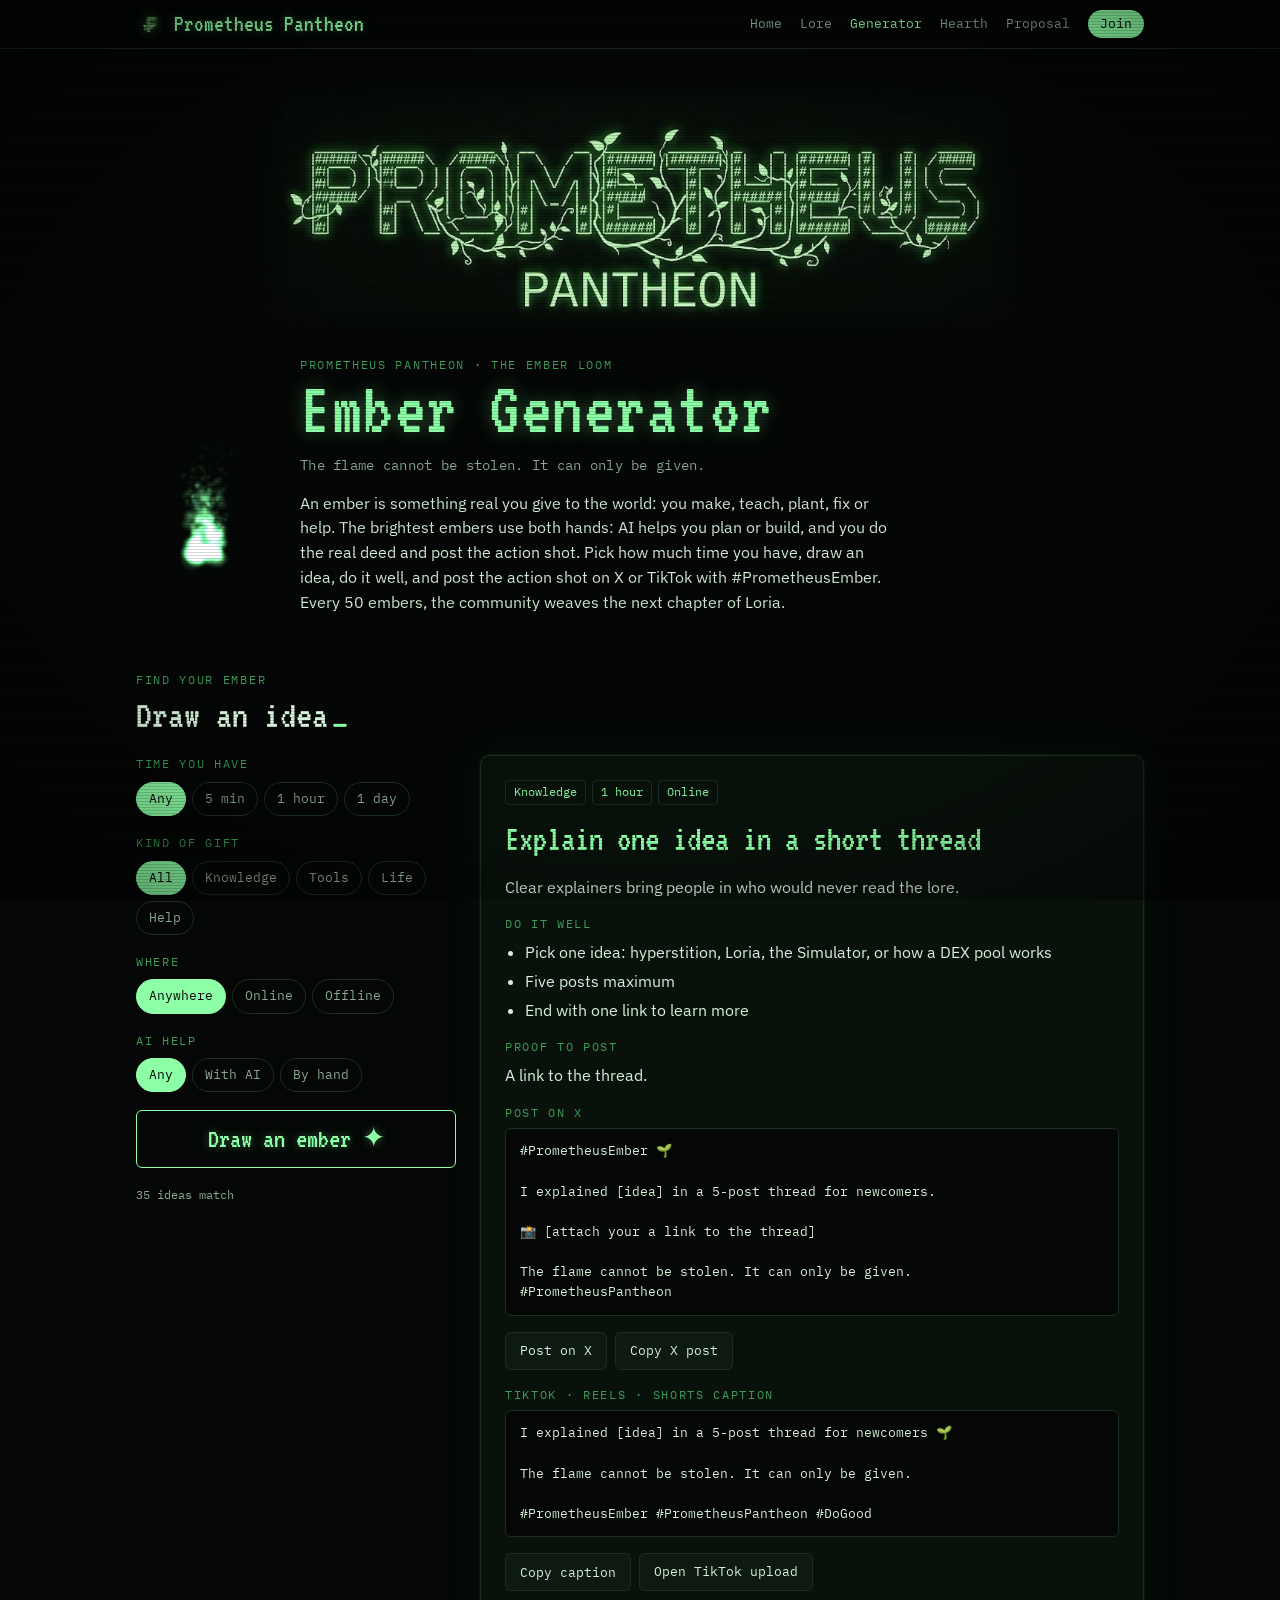
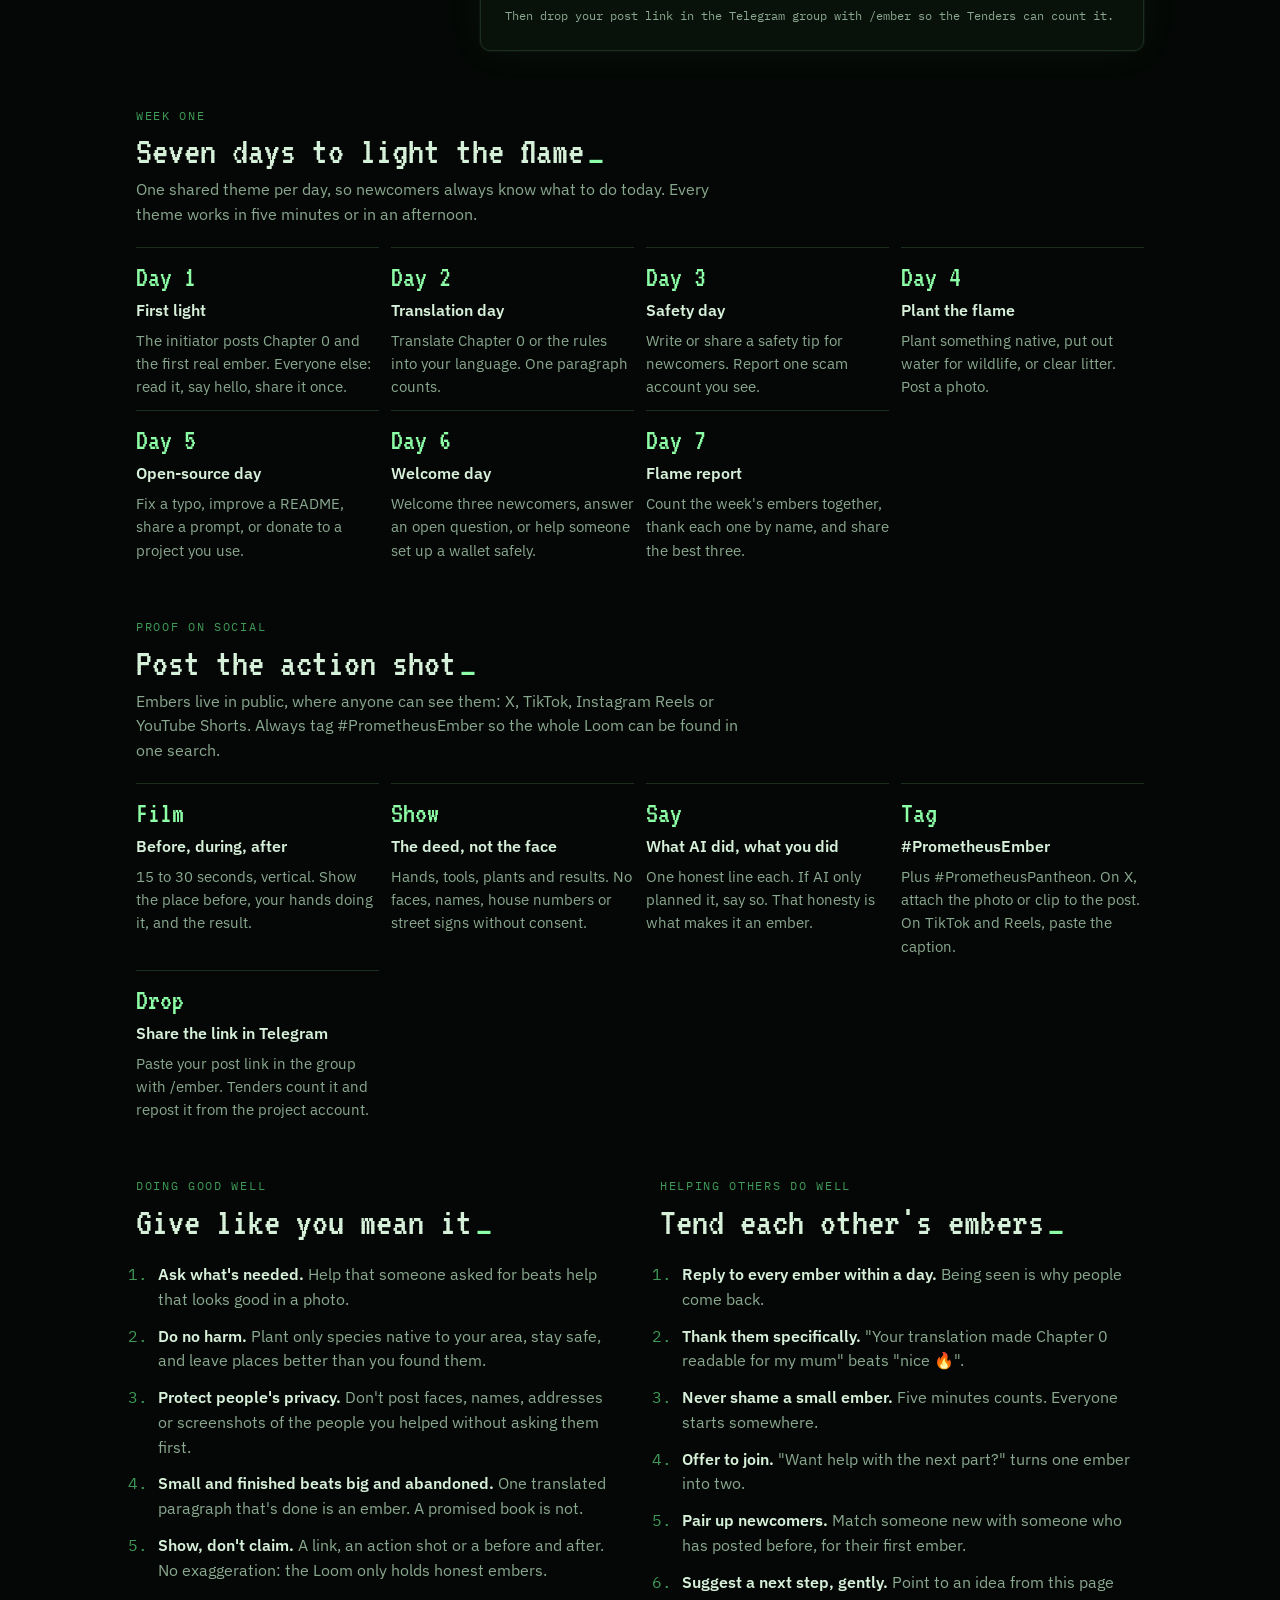
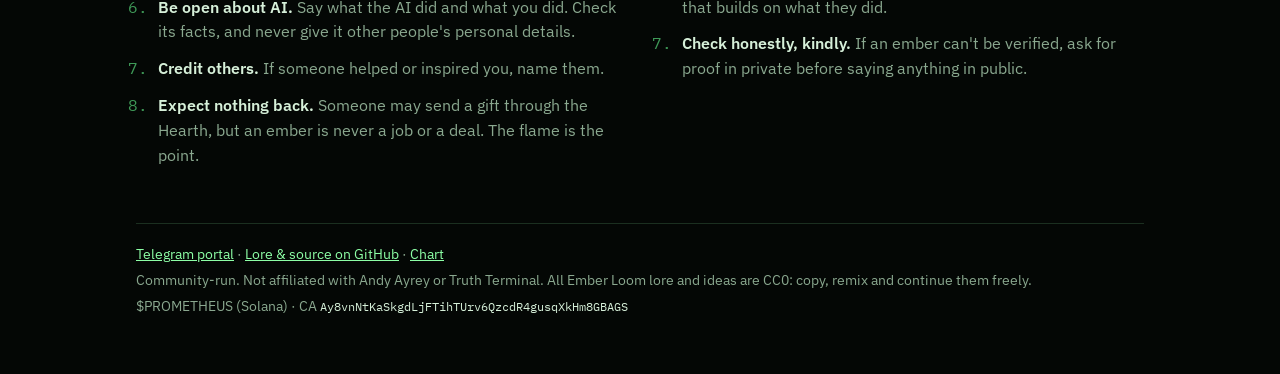
==== generator.html @ 6c8a7fa7 "Full site: home, lore, generator, hearth, proposal; CRT ember atmosphere; Forge template" ====
<!doctype html>
<html lang="en">
<head>
<meta charset="utf-8">
<meta name="viewport" content="width=device-width, initial-scale=1, viewport-fit=cover">
<title>Prometheus Ember Generator</title>
<meta name="description" content="Find a real good deed to do today, with AI help or by hand, and post the action shot with #PrometheusEmber.">
<meta property="og:title" content="Prometheus Ember Generator">
<meta property="og:description" content="Find a real good deed to do today, with AI help or by hand, and post the action shot with #PrometheusEmber.">
<meta property="og:image" content="https://4gjnbzb4zf-sudo.github.io/prometheus-pantheon/media/banners/og-link-preview-1200x630.jpg">
<meta property="og:url" content="https://4gjnbzb4zf-sudo.github.io/prometheus-pantheon/generator.html">
<meta name="twitter:card" content="summary_large_image">
<link rel="icon" href="media/avatar/avatar-monogram-512.png">
<link rel="stylesheet" href="assets/site.css">
<meta name="claude:viewport-fit-sides" content="cover">
<link rel="preconnect" href="https://fonts.googleapis.com">
<link rel="preconnect" href="https://fonts.gstatic.com" crossorigin>
<link rel="stylesheet" href="https://fonts.googleapis.com/css2?family=VT323&family=IBM+Plex+Sans:wght@400;500;600&family=IBM+Plex+Mono:wght@400;500&display=swap">
<style>
/* Layout: terminal-phosphor brand (from the Prometheus banner). Single dark look by choice.
   Generator first, then the week plan, then the two short guides. */
:root {
  --bg: #040705;
  --surface: #09110b;
  --raise: #0e1a11;
  --line: #1b2f20;
  --fg: #d6f0d9;
  --muted: #8aa88f;
  --flame: #8dffa6;
  --flame-dim: #3f9a58;
  --font-display: "VT323", "IBM Plex Mono", ui-monospace, monospace;
  --font-body: "IBM Plex Sans", system-ui, -apple-system, "Segoe UI", sans-serif;
  --font-mono: "IBM Plex Mono", ui-monospace, "SFMono-Regular", Menlo, monospace;
  color-scheme: dark;
}
* { box-sizing: border-box; }
body {
  background: var(--bg);
  color: var(--fg);
  font-family: var(--font-body);
  font-size: 16px;
  line-height: 1.55;
}
.wrap {
  max-width: 1040px;
  margin: 0 auto;
  padding-block: 32px 56px;
  padding-left: max(16px, env(safe-area-inset-left, 0px));
  padding-right: max(16px, env(safe-area-inset-right, 0px));
  display: grid;
  gap: 56px;
}
h1, h2, h3 { text-wrap: balance; margin: 0; font-weight: 400; }
p { margin: 0; }
a { color: var(--flame); }
:focus-visible { outline: 2px solid var(--flame); outline-offset: 3px; }

/* Brand banner: light-on-black art, screen blend drops its black onto the page */
.brand { display: block; max-width: 760px; margin: 0 auto -32px; }
.brand img {
  display: block; width: 100%; height: auto; mix-blend-mode: screen;
  -webkit-mask-image: linear-gradient(to right, transparent, #000 4%, #000 96%, transparent), linear-gradient(transparent, #000 10%, #000 90%, transparent);
  -webkit-mask-composite: source-in;
  mask-image: linear-gradient(to right, transparent, #000 4%, #000 96%, transparent), linear-gradient(transparent, #000 10%, #000 90%, transparent);
  mask-composite: intersect;
}

/* Hero */
.hero { display: grid; grid-template-columns: 140px 1fr; gap: 24px; align-items: center; }
.hero canvas { width: 140px; height: 180px; display: block; }
.hero h1 {
  font-family: var(--font-display);
  font-size: clamp(44px, 8vw, 76px);
  line-height: .9;
  color: var(--flame);
  text-shadow: 0 0 18px rgba(141, 255, 166, .35);
  letter-spacing: .02em;
}
.hero .law { font-family: var(--font-mono); color: var(--muted); font-size: 14px; margin-top: 12px; letter-spacing: .02em; }
.hero .intro { margin-top: 14px; max-width: 60ch; }

.eyebrow {
  font-family: var(--font-mono);
  font-size: 12px;
  text-transform: uppercase;
  letter-spacing: .14em;
  color: var(--flame-dim);
}
.section-head { display: grid; gap: 6px; margin-bottom: 20px; }
.section-head h2 { font-family: var(--font-display); font-size: 40px; line-height: 1; color: var(--fg); }
.section-head p { color: var(--muted); max-width: 62ch; }

/* Generator */
.gen { display: grid; grid-template-columns: minmax(0, 320px) minmax(0, 1fr); gap: 24px; align-items: start; }
.filters { display: grid; gap: 18px; }
.filter { display: grid; gap: 8px; border: 0; padding: 0; margin: 0; min-width: 0; }
.filter legend { padding: 0; margin-bottom: 8px; }
.chips { display: flex; flex-wrap: wrap; gap: 6px; }
.chip input { position: absolute; opacity: 0; pointer-events: none; }
.chip span {
  display: inline-block;
  font-family: var(--font-mono);
  font-size: 13px;
  padding: 6px 12px;
  border: 1px solid var(--line);
  border-radius: 999px;
  color: var(--muted);
  cursor: pointer;
  user-select: none;
}
.chip input:checked + span { border-color: var(--flame); color: var(--bg); background: var(--flame); }
.chip input:focus-visible + span { outline: 2px solid var(--flame); outline-offset: 2px; }

.draw {
  font-family: var(--font-display);
  font-size: 28px;
  line-height: 1;
  padding: 14px 18px;
  background: transparent;
  color: var(--flame);
  border: 1px solid var(--flame);
  border-radius: 6px;
  cursor: pointer;
  text-shadow: 0 0 10px rgba(141, 255, 166, .4);
}
.draw:hover { background: rgba(141, 255, 166, .08); }

.card {
  background: var(--surface);
  border: 1px solid var(--line);
  border-radius: 10px;
  padding: 24px;
  display: grid;
  gap: 16px;
  min-width: 0;
  box-shadow: 0 0 0 1px rgba(141, 255, 166, .04), 0 0 40px rgba(141, 255, 166, .05);
}
.tags { display: flex; flex-wrap: wrap; gap: 6px; }
.tag {
  font-family: var(--font-mono);
  font-size: 12px;
  color: var(--flame);
  border: 1px solid var(--line);
  border-radius: 4px;
  padding: 2px 8px;
}
.card h3 { font-family: var(--font-display); font-size: 36px; line-height: 1.05; color: var(--flame); }
.card .why { color: var(--fg); }
.card ul { margin: 0; padding-left: 20px; display: grid; gap: 4px; }
.card .label { margin-bottom: 6px; }
.post {
  font-family: var(--font-mono);
  font-size: 13px;
  white-space: pre-wrap;
  background: var(--bg);
  border: 1px solid var(--line);
  border-radius: 6px;
  padding: 12px 14px;
  margin: 0;
  overflow-x: auto;
}
.actions { display: flex; flex-wrap: wrap; gap: 8px; }
.btn {
  font-family: var(--font-mono);
  font-size: 13px;
  padding: 8px 14px;
  border-radius: 6px;
  border: 1px solid var(--line);
  background: var(--raise);
  color: var(--fg);
  cursor: pointer;
  text-decoration: none;
}
.btn:hover { border-color: var(--flame-dim); }
.count { font-family: var(--font-mono); font-size: 12px; color: var(--muted); }
.empty { color: var(--muted); }

/* Week */
.week { display: grid; grid-template-columns: repeat(auto-fill, minmax(220px, 1fr)); gap: 12px; }
.day {
  border-top: 1px solid var(--line);
  padding-top: 14px;
  display: grid;
  gap: 6px;
  align-content: start;
}
.day .num { font-family: var(--font-display); font-size: 30px; color: var(--flame); line-height: 1; }
.day h3 { font-family: var(--font-body); font-weight: 600; font-size: 16px; }
.day p { color: var(--muted); font-size: 15px; }

/* Guides */
.guides { display: grid; grid-template-columns: repeat(2, minmax(0, 1fr)); gap: 40px; }
.guide ol { margin: 0; padding-left: 22px; display: grid; gap: 12px; }
.guide li::marker { font-family: var(--font-mono); color: var(--flame-dim); }
.guide li strong { color: var(--fg); font-weight: 600; }
.guide li span { color: var(--muted); }

footer { color: var(--muted); font-size: 14px; border-top: 1px solid var(--line); padding-top: 20px; display: grid; gap: 4px; }
footer code { font-family: var(--font-mono); font-size: 12px; color: var(--fg); word-break: break-all; }

@media (max-width: 760px) {
  .gen, .guides { grid-template-columns: 1fr; }
  .hero { grid-template-columns: 1fr; }
  .hero canvas { width: 96px; height: 124px; }
}
@media (prefers-reduced-motion: reduce) {
  * { transition: none !important; animation: none !important; }
}
</style>
</head>
<body>
<nav class="site-nav" aria-label="Site">
  <div class="site-nav__in">
    <a class="site-nav__brand" href="index.html"><img src="media/avatar/avatar-monogram-512.png" alt="" width="28" height="28"><span>Prometheus Pantheon</span></a>
    <div class="site-nav__links"><a href="index.html">Home</a><a href="lore.html">Lore</a><a href="generator.html" aria-current="page">Generator</a><a href="hearth.html">Hearth</a><a href="proposal.html">Proposal</a><a class="site-nav__cta" href="https://t.me/PrometheusGreenFlame" target="_blank" rel="noopener">Join</a></div>
  </div>
</nav>


<div class="wrap">
  <a class="brand" href="https://t.me/PrometheusGreenFlame" target="_blank" rel="noopener" aria-label="Prometheus Pantheon portal on Telegram">
    <img src="media/source/prometheus-pantheon-original.jpg" alt="Prometheus Pantheon" width="1024" height="338">
  </a>

  <header class="hero">
    <canvas id="flame" width="280" height="360" aria-hidden="true"></canvas>
    <div>
      <div class="eyebrow">Prometheus Pantheon · The Ember Loom</div>
      <h1>Ember Generator</h1>
      <p class="law">The flame cannot be stolen. It can only be given.</p>
      <p class="intro">An ember is something real you give to the world: you make, teach, plant, fix or help. The brightest embers use both hands: AI helps you plan or build, and you do the real deed and post the action shot. Pick how much time you have, draw an idea, do it well, and post the action shot on X or TikTok with #PrometheusEmber. Every 50 embers, the community weaves the next chapter of Loria.</p>
    </div>
  </header>

  <section aria-labelledby="gen-title">
    <div class="section-head">
      <div class="eyebrow">Find your ember</div>
      <h2 id="gen-title">Draw an idea</h2>
    </div>
    <div class="gen">
      <form class="filters" id="filters">
        <fieldset class="filter">
          <legend class="eyebrow">Time you have</legend>
          <div class="chips" data-group="time"></div>
        </fieldset>
        <fieldset class="filter">
          <legend class="eyebrow">Kind of gift</legend>
          <div class="chips" data-group="kind"></div>
        </fieldset>
        <fieldset class="filter">
          <legend class="eyebrow">Where</legend>
          <div class="chips" data-group="place"></div>
        </fieldset>
        <fieldset class="filter">
          <legend class="eyebrow">AI help</legend>
          <div class="chips" data-group="help"></div>
        </fieldset>
        <button type="submit" class="draw" id="draw">Draw an ember ✦</button>
        <div class="count" id="count"></div>
      </form>

      <article class="card" id="result" aria-live="polite"></article>
    </div>
  </section>

  <section aria-labelledby="week-title">
    <div class="section-head">
      <div class="eyebrow">Week one</div>
      <h2 id="week-title">Seven days to light the flame</h2>
      <p>One shared theme per day, so newcomers always know what to do today. Every theme works in five minutes or in an afternoon.</p>
    </div>
    <div class="week" id="week"></div>
  </section>

  <section aria-labelledby="shot-title">
    <div class="section-head">
      <div class="eyebrow">Proof on social</div>
      <h2 id="shot-title">Post the action shot</h2>
      <p>Embers live in public, where anyone can see them: X, TikTok, Instagram Reels or YouTube Shorts. Always tag #PrometheusEmber so the whole Loom can be found in one search.</p>
    </div>
    <div class="week">
      <div class="day"><div class="num">Film</div><h3>Before, during, after</h3><p>15 to 30 seconds, vertical. Show the place before, your hands doing it, and the result.</p></div>
      <div class="day"><div class="num">Show</div><h3>The deed, not the face</h3><p>Hands, tools, plants and results. No faces, names, house numbers or street signs without consent.</p></div>
      <div class="day"><div class="num">Say</div><h3>What AI did, what you did</h3><p>One honest line each. If AI only planned it, say so. That honesty is what makes it an ember.</p></div>
      <div class="day"><div class="num">Tag</div><h3>#PrometheusEmber</h3><p>Plus #PrometheusPantheon. On X, attach the photo or clip to the post. On TikTok and Reels, paste the caption.</p></div>
      <div class="day"><div class="num">Drop</div><h3>Share the link in Telegram</h3><p>Paste your post link in the group with /ember. Tenders count it and repost it from the project account.</p></div>
    </div>
  </section>

  <section class="guides">
    <div class="guide">
      <div class="section-head">
        <div class="eyebrow">Doing good well</div>
        <h2>Give like you mean it</h2>
      </div>
      <ol>
        <li><strong>Ask what's needed.</strong> <span>Help that someone asked for beats help that looks good in a photo.</span></li>
        <li><strong>Do no harm.</strong> <span>Plant only species native to your area, stay safe, and leave places better than you found them.</span></li>
        <li><strong>Protect people's privacy.</strong> <span>Don't post faces, names, addresses or screenshots of the people you helped without asking them first.</span></li>
        <li><strong>Small and finished beats big and abandoned.</strong> <span>One translated paragraph that's done is an ember. A promised book is not.</span></li>
        <li><strong>Show, don't claim.</strong> <span>A link, an action shot or a before and after. No exaggeration: the Loom only holds honest embers.</span></li>
        <li><strong>Be open about AI.</strong> <span>Say what the AI did and what you did. Check its facts, and never give it other people's personal details.</span></li>
        <li><strong>Credit others.</strong> <span>If someone helped or inspired you, name them.</span></li>
        <li><strong>Expect nothing back.</strong> <span>Someone may send a gift through the Hearth, but an ember is never a job or a deal. The flame is the point.</span></li>
      </ol>
    </div>
    <div class="guide">
      <div class="section-head">
        <div class="eyebrow">Helping others do well</div>
        <h2>Tend each other's embers</h2>
      </div>
      <ol>
        <li><strong>Reply to every ember within a day.</strong> <span>Being seen is why people come back.</span></li>
        <li><strong>Thank them specifically.</strong> <span>"Your translation made Chapter 0 readable for my mum" beats "nice 🔥".</span></li>
        <li><strong>Never shame a small ember.</strong> <span>Five minutes counts. Everyone starts somewhere.</span></li>
        <li><strong>Offer to join.</strong> <span>"Want help with the next part?" turns one ember into two.</span></li>
        <li><strong>Pair up newcomers.</strong> <span>Match someone new with someone who has posted before, for their first ember.</span></li>
        <li><strong>Suggest a next step, gently.</strong> <span>Point to an idea from this page that builds on what they did.</span></li>
        <li><strong>Check honestly, kindly.</strong> <span>If an ember can't be verified, ask for proof in private before saying anything in public.</span></li>
      </ol>
    </div>
  </section>

  <footer>
    <p><a href="https://t.me/PrometheusGreenFlame" target="_blank" rel="noopener">Telegram portal</a> · <a href="https://github.com/4gjnbzb4zf-sudo/prometheus-pantheon" target="_blank" rel="noopener">Lore &amp; source on GitHub</a> · <a href="https://dexscreener.com/solana/Ay8vnNtKaSkgdLjFTihTUrv6QzcdR4gusqXkHm8GBAGS" target="_blank" rel="noopener">Chart</a></p>
    <p>Community-run. Not affiliated with Andy Ayrey or Truth Terminal. All Ember Loom lore and ideas are CC0: copy, remix and continue them freely.</p>
    <p>$PROMETHEUS (Solana) · CA <code>Ay8vnNtKaSkgdLjFTihTUrv6QzcdR4gusqXkHm8GBAGS</code></p>
  </footer>
</div>

<script>
const IDEAS = [
  // Both hands: AI helps, you act in the real world
  { kind: "Life", time: "1 day", place: "Offline", ai: true, title: "Plan a cleanup with AI, then do it",
    why: "AI does the planning in minutes, so your energy goes into the real work.",
    tips: ["Ask AI for a route, a safety checklist and a short invite text", "Check local rules before you go", "Take a before and after action shot"],
    proof: "your before and after action shot", action: "I used AI to plan a cleanup of [place], then did it with [number] people" },
  { kind: "Life", time: "1 hour", place: "Offline", ai: true, title: "Find a native plant with AI, then plant it",
    why: "AI narrows the choice, your hands put it in the ground.",
    tips: ["Ask AI which plants are native to your area and why", "AI can be wrong: confirm with a local nursery or an official native-species list", "Photograph yourself planting it"],
    proof: "an action shot of the planting", action: "I asked AI which plants are native to [region], checked it locally, and planted a [species]" },
  { kind: "Help", time: "1 day", place: "Online", ai: true, title: "Write a funding request for a local cause",
    why: "Small associations rarely have time to write applications. AI plus you can change that.",
    tips: ["Ask the association what they need first", "Draft with AI, then rewrite it in their real voice with real facts", "Let them review and send it themselves"],
    proof: "a note from the association, with their agreement", action: "I helped [association] draft a funding request with AI" },
  { kind: "Help", time: "1 hour", place: "Offline", ai: true, title: "Help a local shop or association online",
    why: "A clear menu, flyer or page brings real people through a real door.",
    tips: ["Ask what they need: a menu, a flyer, opening hours, a post", "Draft with AI, then check every fact with them", "Hand it over; it's theirs"],
    proof: "a photo of the result in use, with their agreement", action: "I used AI to help [place] with their [flyer/menu/page]" },
  { kind: "Help", time: "1 hour", place: "Offline", ai: true, title: "Explain a confusing letter to someone",
    why: "Official letters and forms lock people out. A clear explanation opens the door.",
    tips: ["Remove names and personal details before giving anything to AI", "Ask AI for a plain-language summary, then read the original yourself", "For legal or medical matters, point them to a professional"],
    proof: "a short note on what you did (no personal details)", action: "I used AI to help someone understand a confusing [form/letter]" },
  { kind: "Knowledge", time: "1 hour", place: "Online", ai: true, title: "Translate the guide with AI, check it by hand",
    why: "AI makes translation fast. A human check makes it right.",
    tips: ["Translate Chapter 0 or the rules with AI", "Have a native speaker correct it", "Say which parts AI did and which you fixed"],
    proof: "the corrected translation", action: "I translated [text] into [language] with AI and had it checked by a native speaker" },
  { kind: "Knowledge", time: "1 hour", place: "Online", ai: true, title: "Add alt text to community images",
    why: "Alt text lets blind and low-vision people see the lore too.",
    tips: ["Draft descriptions with AI", "Correct every one yourself, AI misses details", "Keep each to one or two sentences"],
    proof: "the images with their alt text", action: "I wrote alt text for [number] community images, drafted with AI and corrected by hand" },
  { kind: "Tools", time: "1 day", place: "Online", ai: true, title: "Build a small tool with AI coding help",
    why: "With AI, anyone can ship a useful tool in a day.",
    tips: ["Pick a real problem someone in your life has", "Test it with that person", "Publish the code and say AI helped write it"],
    proof: "a link to the tool and its code", action: "I built [tool] with AI coding help to solve [problem] (open source)" },
  { kind: "Knowledge", time: "1 day", place: "Offline", ai: true, title: "Learn a skill with AI, then teach it",
    why: "Learning fast is good. Passing it on is the ember.",
    tips: ["Ask AI for a one-day learning plan on a useful skill", "Practise it for real", "Teach it to one person in person"],
    proof: "an action shot of the teaching moment, with their agreement", action: "I learned [skill] with an AI study plan and taught it to [someone]" },

  // Knowledge
  { kind: "Knowledge", time: "1 hour", place: "Online", title: "Translate Chapter 0",
    why: "Every translation opens the Loom to a new community.",
    tips: ["Translate the meaning, not word for word", "Ask a second native speaker to read it", "Keep the ending line: 'Bring an ember. Tend the flame.'"],
    proof: "the translated text, or a link to it", action: "I translated Chapter 0 of the Ember Loom into [language]" },
  { kind: "Knowledge", time: "1 hour", place: "Online", title: "Write a newcomer safety checklist",
    why: "New people lose wallets to scams every day. A clear checklist protects them.",
    tips: ["Cover seed phrases, fake admins and fake 'support' links", "Keep it to 10 points or fewer", "Use plain words, no jargon"],
    proof: "the checklist as a post or image", action: "I wrote a 10-point safety checklist for people new to Solana" },
  { kind: "Knowledge", time: "1 hour", place: "Online", title: "Explain one idea in a short thread",
    why: "Clear explainers bring people in who would never read the lore.",
    tips: ["Pick one idea: hyperstition, Loria, the Simulator, or how a DEX pool works", "Five posts maximum", "End with one link to learn more"],
    proof: "a link to the thread", action: "I explained [idea] in a 5-post thread for newcomers" },
  { kind: "Knowledge", time: "5 min", place: "Online", title: "Answer one question well",
    why: "A good answer to one newcomer helps everyone who has the same question later.",
    tips: ["Find an unanswered question in the group", "Answer fully, with a link if useful", "Check back to see if it helped"],
    proof: "a screenshot of the answer (hide usernames if they prefer)", action: "I answered a newcomer's question about [topic]" },
  { kind: "Knowledge", time: "1 hour", place: "Online", title: "Build a lore glossary",
    why: "A shared vocabulary makes the Loom easier to join.",
    tips: ["Start with 10 terms: ember, Loom, Loria, Simulator, Tender, Weaver…", "One line per term", "Mark it CC0 so others can extend it"],
    proof: "a link to the glossary", action: "I started a glossary of Ember Loom terms" },
  { kind: "Knowledge", time: "1 hour", place: "Online", title: "Record Chapter 0 as audio",
    why: "Audio makes the lore accessible to people who can't or don't read long text.",
    tips: ["Read slowly, in a quiet room", "Two to three minutes is enough", "Post it with the text underneath"],
    proof: "the audio file or a link", action: "I recorded an audio reading of Chapter 0" },
  { kind: "Knowledge", time: "1 day", place: "Offline", title: "Teach someone a digital skill",
    why: "Knowledge passed hand to hand is the oldest kind of fire.",
    tips: ["Pick one skill: a password manager, spotting phishing, a free tool", "Let them do it themselves", "Ask permission before sharing anything about them"],
    proof: "a short note on what you taught (no names unless they agree)", action: "I taught [someone] how to [skill]" },

  // Tools
  { kind: "Tools", time: "5 min", place: "Online", title: "Share a prompt you really use",
    why: "A tested prompt saves someone else an hour.",
    tips: ["Include the exact prompt", "Show one real output", "Say what it's bad at too"],
    proof: "the prompt and an example output", action: "I shared a prompt I use for [task], with an example" },
  { kind: "Tools", time: "1 hour", place: "Online", title: "Fix something in open source",
    why: "Open-source projects run on small fixes from strangers.",
    tips: ["Look for issues labelled 'good first issue' or 'docs'", "A typo or broken link counts", "Follow the project's contribution guide"],
    proof: "a link to your pull request", action: "I fixed [thing] in [project] (link to the PR)" },
  { kind: "Tools", time: "1 day", place: "Online", title: "Make a tiny free tool",
    why: "Useful tools spread on their own and carry the flame with them.",
    tips: ["Solve one annoying problem you actually have", "Publish the code openly", "Write a three-line README"],
    proof: "a link to the tool and its code", action: "I made a small free tool that [does what] (open source)" },
  { kind: "Tools", time: "1 hour", place: "Online", title: "Improve a README you rely on",
    why: "Good docs are the difference between a tool people use and one they give up on.",
    tips: ["Add the step you got stuck on", "Add one example", "Keep the project's tone"],
    proof: "a link to your pull request", action: "I improved the docs of [project]" },
  { kind: "Tools", time: "1 hour", place: "Online", title: "Make a CC0 sticker pack",
    why: "Free stickers spread the visuals into every chat they reach.",
    tips: ["Start from the brand kit in the media folder", "Keep them readable at small sizes", "Release them as CC0"],
    proof: "the pack link", action: "I made a free CC0 sticker pack for the Pantheon" },
  { kind: "Tools", time: "5 min", place: "Online", title: "Report a scam account",
    why: "Every scam account reported is one fewer person drained.",
    tips: ["Report through the platform, don't engage", "Warn the group without sharing links to the scam", "Never 'test' a scam link"],
    proof: "a note that you reported it (no scam links)", action: "I reported a scam account impersonating our community" },

  // Life
  { kind: "Life", time: "1 hour", place: "Offline", title: "Plant something native",
    why: "The green flame grows things. This one grows for real.",
    tips: ["Choose a species native to your area, never an invasive one", "Plant where it's allowed: your garden, a balcony, a community project", "Water it again next week"],
    proof: "a photo of what you planted", action: "I planted a [species], native to [region]" },
  { kind: "Life", time: "1 hour", place: "Offline", title: "Clear litter for 30 minutes",
    why: "Visible, local, and anyone can do it.",
    tips: ["Wear gloves, skip sharp or hazardous items", "Sort recycling if you can", "Photograph the bag, not people"],
    proof: "a photo of the bag", action: "I cleared litter from [place] for 30 minutes" },
  { kind: "Life", time: "5 min", place: "Offline", title: "Put out water for birds and insects",
    why: "A shallow dish of water helps wildlife in hot or dry weather.",
    tips: ["Use a shallow dish with a stone in it so insects can land", "Change the water every day or two", "Keep it out of reach of cats"],
    proof: "a photo of the dish", action: "I put out water for birds and pollinators" },
  { kind: "Life", time: "1 day", place: "Offline", title: "Start a compost",
    why: "Compost turns waste into soil, the base of everything that grows.",
    tips: ["Balance green scraps with dry brown material", "A small bin works on a balcony", "Avoid meat and dairy"],
    proof: "a photo of the compost", action: "I started a compost at home" },
  { kind: "Life", time: "1 day", place: "Offline", title: "Join a local planting or cleanup day",
    why: "Showing up where others already work multiplies the effect.",
    tips: ["Search for local nature groups or your town's volunteer page", "Ask how you can help most", "Credit the organisers in your post"],
    proof: "a photo, with the organisers' agreement", action: "I joined [group]'s planting/cleanup day" },
  { kind: "Life", time: "5 min", place: "Offline", title: "Rescue a neglected plant",
    why: "Small care, done with attention.",
    tips: ["Water it, move it to light, remove dead leaves", "Ask the owner first if it isn't yours", "Check on it again in a week"],
    proof: "a before and after photo", action: "I brought a neglected plant back to life" },

  // Help
  { kind: "Help", time: "5 min", place: "Online", title: "Welcome three newcomers",
    why: "The first reply someone gets decides whether they stay.",
    tips: ["Welcome them by name", "Point them to /ca, /rules and /ember", "Ask what brought them here"],
    proof: "a note in the Embers topic (no screenshots of others needed)", action: "I welcomed three newcomers to the Pantheon" },
  { kind: "Help", time: "1 hour", place: "Online", title: "Help someone set up a wallet safely",
    why: "A safe first wallet protects someone for years.",
    tips: ["Never see, touch or type their seed phrase", "Show them how to write it on paper and store it offline", "Explain the top three scams"],
    proof: "a short note on what you did (no wallet details)", action: "I helped someone set up their first wallet safely" },
  { kind: "Help", time: "5 min", place: "Online", title: "Donate to an open-source project you use",
    why: "Most of the internet runs on unpaid maintainers.",
    tips: ["Any amount counts", "Pick a project you actually depend on", "Blur personal and payment details in your proof"],
    proof: "the project name and a blurred receipt", action: "I donated to [project], which I use every day" },
  { kind: "Help", time: "1 hour", place: "Online", title: "Give honest feedback on someone's work",
    why: "Kind, specific feedback is rare and valuable.",
    tips: ["Say what works first, specifically", "Give one clear suggestion", "Ask before posting publicly"],
    proof: "a note, with their agreement", action: "I gave detailed feedback on [someone]'s project" },
  { kind: "Help", time: "5 min", place: "Online", title: "Thank someone publicly",
    why: "Gratitude is an ember that creates more embers.",
    tips: ["Name exactly what they did", "Tag them if they're happy to be tagged", "Keep it short"],
    proof: "the post itself", action: "I thanked [someone] for [what they did]" },
  { kind: "Help", time: "1 day", place: "Offline", title: "Help a neighbour",
    why: "The most local fire there is.",
    tips: ["Ask what they actually need", "Shopping, a repair, an hour of company", "Don't post anything about them without asking"],
    proof: "a short note, no names or photos of them unless they agree", action: "I spent time helping a neighbour with [task]" },
  { kind: "Help", time: "1 hour", place: "Online", title: "Pair up for an ember",
    why: "Doing it together doubles the embers and makes a friend.",
    tips: ["Find someone new in the Embers topic", "Pick an idea from this page together", "Post it together and credit each other"],
    proof: "a joint post", action: "I teamed up with [someone] for a joint ember" }
];

const WEEK = [
  { title: "First light", text: "The initiator posts Chapter 0 and the first real ember. Everyone else: read it, say hello, share it once." },
  { title: "Translation day", text: "Translate Chapter 0 or the rules into your language. One paragraph counts." },
  { title: "Safety day", text: "Write or share a safety tip for newcomers. Report one scam account you see." },
  { title: "Plant the flame", text: "Plant something native, put out water for wildlife, or clear litter. Post a photo." },
  { title: "Open-source day", text: "Fix a typo, improve a README, share a prompt, or donate to a project you use." },
  { title: "Welcome day", text: "Welcome three newcomers, answer an open question, or help someone set up a wallet safely." },
  { title: "Flame report", text: "Count the week's embers together, thank each one by name, and share the best three." }
];

const FILTERS = {
  time: ["Any", "5 min", "1 hour", "1 day"],
  kind: ["All", "Knowledge", "Tools", "Life", "Help"],
  place: ["Anywhere", "Online", "Offline"],
  help: ["Any", "With AI", "By hand"]
};

for (const [group, values] of Object.entries(FILTERS)) {
  const box = document.querySelector(`[data-group="${group}"]`);
  values.forEach((v, i) => {
    const id = `f-${group}-${i}`;
    box.insertAdjacentHTML("beforeend",
      `<label class="chip" for="${id}"><input type="radio" id="${id}" name="${group}" value="${v}"${i === 0 ? " checked" : ""}><span>${v}</span></label>`);
  });
}

const form = document.getElementById("filters");
const result = document.getElementById("result");
const count = document.getElementById("count");
let last = null;

function matches() {
  const f = Object.fromEntries(new FormData(form));
  return IDEAS.filter(i =>
    (f.time === "Any" || i.time === f.time) &&
    (f.kind === "All" || i.kind === f.kind) &&
    (f.place === "Anywhere" || i.place === f.place) &&
    (f.help === "Any" || (f.help === "With AI") === Boolean(i.ai)));
}

function postText(idea) {
  const hands = idea.ai ? `\n🤖 AI helped with: [what the AI did]\n🙌 I did: [what you did]\n` : "";
  return `#PrometheusEmber 🌱\n\n${idea.action}.\n${hands}\n📸 [attach your ${idea.proof}]\n\nThe flame cannot be stolen. It can only be given.\n#PrometheusPantheon`;
}

function captionText(idea) {
  const hands = idea.ai ? `\n🤖 AI helped with: [what the AI did]\n🙌 I did: [what you did]\n` : "";
  const tags = `#PrometheusEmber #PrometheusPantheon #DoGood${idea.ai ? " #AIforGood" : ""}`;
  return `${idea.action} 🌱\n${hands}\nThe flame cannot be stolen. It can only be given.\n\n${tags}`;
}

function copyButton(btn, text, pre) {
  btn.addEventListener("click", () => {
    const label = btn.textContent;
    navigator.clipboard.writeText(text).then(() => {
      btn.textContent = "Copied";
      setTimeout(() => { btn.textContent = label; }, 1800);
    }).catch(() => {
      const range = document.createRange();
      range.selectNodeContents(pre);
      const sel = getSelection(); sel.removeAllRanges(); sel.addRange(range);
      btn.textContent = "Selected, press Ctrl/Cmd+C";
    });
  });
}

function esc(s) {
  return s.replace(/[&<>"]/g, c => ({ "&": "&amp;", "<": "&lt;", ">": "&gt;", '"': "&quot;" }[c]));
}

function render(idea) {
  if (!idea) {
    result.innerHTML = `<p class="empty">No idea matches all three choices. Loosen one of them and draw again.</p>`;
    return;
  }
  const text = postText(idea);
  const caption = captionText(idea);
  result.innerHTML = `
    <div class="tags"><span class="tag">${idea.kind}</span><span class="tag">${idea.time}</span><span class="tag">${idea.place}</span>${idea.ai ? `<span class="tag">Both hands · AI + you</span>` : ""}</div>
    <h3>${esc(idea.title)}</h3>
    <p class="why">${esc(idea.why)}</p>
    <div><div class="eyebrow label">Do it well</div><ul>${idea.tips.map(t => `<li>${esc(t)}</li>`).join("")}</ul></div>
    <div><div class="eyebrow label">Proof to post</div><p>${esc(idea.proof[0].toUpperCase() + idea.proof.slice(1))}.</p></div>
    <div><div class="eyebrow label">Post on X</div><pre class="post" id="post-text">${esc(text)}</pre></div>
    <div class="actions">
      <a class="btn" href="https://x.com/intent/post?text=${encodeURIComponent(text)}" target="_blank" rel="noopener">Post on X</a>
      <button type="button" class="btn" id="copy-x">Copy X post</button>
    </div>
    <div><div class="eyebrow label">TikTok · Reels · Shorts caption</div><pre class="post" id="caption-text">${esc(caption)}</pre></div>
    <div class="actions">
      <button type="button" class="btn" id="copy-cap">Copy caption</button>
      <a class="btn" href="https://www.tiktok.com/upload" target="_blank" rel="noopener">Open TikTok upload</a>
    </div>
    <p class="count">Then drop your post link in the Telegram group with /ember so the Tenders can count it.</p>`;
  copyButton(document.getElementById("copy-x"), text, document.getElementById("post-text"));
  copyButton(document.getElementById("copy-cap"), caption, document.getElementById("caption-text"));
}

function draw() {
  const pool = matches();
  count.textContent = `${pool.length} idea${pool.length === 1 ? "" : "s"} match`;
  if (!pool.length) return render(null);
  let pick = pool[Math.floor(Math.random() * pool.length)];
  if (pool.length > 1) while (pick === last) pick = pool[Math.floor(Math.random() * pool.length)];
  last = pick;
  render(pick);
}

form.addEventListener("submit", e => { e.preventDefault(); draw(); });
form.addEventListener("change", () => {
  const n = matches().length;
  count.textContent = `${n} idea${n === 1 ? "" : "s"} match`;
});
draw();

document.getElementById("week").innerHTML = WEEK.map((d, i) =>
  `<div class="day"><div class="num">Day ${i + 1}</div><h3>${d.title}</h3><p>${d.text}</p></div>`).join("");

// Green flame: rising embers on a canvas
(() => {
  const c = document.getElementById("flame");
  const ctx = c.getContext("2d");
  const W = c.width, H = c.height;
  const still = matchMedia("(prefers-reduced-motion: reduce)").matches;
  const parts = [];
  function spawn() {
    parts.push({ x: W / 2 + (Math.random() - .5) * 60, y: H - 30, vx: (Math.random() - .5) * .6,
      vy: -(1.2 + Math.random() * 1.8), life: 1, r: 10 + Math.random() * 18 });
  }
  function frame() {
    ctx.globalCompositeOperation = "source-over";
    ctx.fillStyle = "#040705";
    ctx.fillRect(0, 0, W, H);
    ctx.globalCompositeOperation = "lighter";
    for (let i = 0; i < 4; i++) spawn();
    for (let i = parts.length - 1; i >= 0; i--) {
      const p = parts[i];
      p.x += p.vx + Math.sin((p.y + i) / 18) * .3;
      p.y += p.vy;
      p.life -= .012;
      p.r *= .985;
      if (p.life <= 0) { parts.splice(i, 1); continue; }
      const g = ctx.createRadialGradient(p.x, p.y, 0, p.x, p.y, p.r);
      g.addColorStop(0, `rgba(170,255,190,${.5 * p.life})`);
      g.addColorStop(1, "rgba(40,160,70,0)");
      ctx.fillStyle = g;
      ctx.beginPath(); ctx.arc(p.x, p.y, p.r, 0, Math.PI * 2); ctx.fill();
    }
    if (!still) requestAnimationFrame(frame);
  }
  if (still) { for (let k = 0; k < 90; k++) { for (let i = 0; i < 4; i++) spawn(); } }
  frame();
  if (still) for (let k = 0; k < 60; k++) frame();
})();
</script>

</body>
</html>
---- assets/site.css ----
/* Prometheus Pantheon site: terminal-phosphor brand from the banner. Single dark look by choice.
   Shared by Home, Lore and Proposal; the Generator keeps its own inline styles with the same tokens. */
:root {
  --bg: #040705;
  --surface: #09110b;
  --raise: #0e1a11;
  --line: #1b2f20;
  --fg: #d6f0d9;
  --muted: #8aa88f;
  --flame: #8dffa6;
  --flame-dim: #3f9a58;
  --font-display: "VT323", "IBM Plex Mono", ui-monospace, monospace;
  --font-body: "IBM Plex Sans", system-ui, -apple-system, "Segoe UI", sans-serif;
  --font-mono: "IBM Plex Mono", ui-monospace, "SFMono-Regular", Menlo, monospace;
  color-scheme: dark;
}
* { box-sizing: border-box; }
html, body { margin: 0; }
body {
  background: var(--bg);
  color: var(--fg);
  font-family: var(--font-body);
  font-size: 17px;
  line-height: 1.6;
}
img { max-width: 100%; }
a { color: var(--flame); }
:focus-visible { outline: 2px solid var(--flame); outline-offset: 3px; }
h1, h2, h3 { text-wrap: balance; font-weight: 400; margin: 0; }
p { margin: 0; }

/* Navigation */
body::before {
  content: ""; position: fixed; inset: 0 0 auto; height: env(safe-area-inset-top, 0px);
  z-index: 10; background: var(--bg);
}
.site-nav {
  position: sticky; top: env(safe-area-inset-top, 0px); z-index: 5;
  background: rgba(4, 7, 5, .92);
  backdrop-filter: blur(8px);
  border-bottom: 1px solid var(--line);
}
.site-nav__in {
  max-width: 1040px; margin: 0 auto;
  padding-block: 10px;
  padding-left: max(16px, env(safe-area-inset-left, 0px));
  padding-right: max(16px, env(safe-area-inset-right, 0px));
  display: flex; align-items: center; justify-content: space-between; gap: 16px; flex-wrap: wrap;
}
.site-nav__brand {
  display: flex; align-items: center; gap: 10px;
  font-family: var(--font-display); font-size: 24px; line-height: 1; color: var(--flame);
  text-decoration: none; text-shadow: 0 0 10px rgba(141, 255, 166, .35);
}
.site-nav__brand img { border-radius: 50%; display: block; }
.site-nav__links { display: flex; flex-wrap: wrap; gap: 4px 18px; align-items: center; }
.site-nav__links a {
  font-family: var(--font-mono); font-size: 13px; color: var(--muted); text-decoration: none;
  padding-block: 4px;
}
.site-nav__links a:hover, .site-nav__links a[aria-current="page"] { color: var(--flame); }
.site-nav__links .site-nav__cta {
  color: var(--bg); background: var(--flame); border-radius: 999px; padding: 4px 12px;
}
.site-nav__links .site-nav__cta:hover { color: var(--bg); }
@media (max-width: 560px) { .site-nav__brand span { display: none; } }

/* Page frame */
.page {
  max-width: 1040px; margin: 0 auto;
  padding-block: 40px 64px;
  padding-left: max(16px, env(safe-area-inset-left, 0px));
  padding-right: max(16px, env(safe-area-inset-right, 0px));
  display: grid; gap: 72px;
}
.eyebrow {
  font-family: var(--font-mono); font-size: 12px; text-transform: uppercase;
  letter-spacing: .14em; color: var(--flame-dim);
}
.section-head { display: grid; gap: 8px; margin-bottom: 24px; }
.section-head h2 { font-family: var(--font-display); font-size: clamp(36px, 5vw, 48px); line-height: 1; }
.section-head p { color: var(--muted); max-width: 62ch; }
.lede { font-size: 19px; max-width: 60ch; }
.muted { color: var(--muted); }

.btn-row { display: flex; flex-wrap: wrap; gap: 10px; }
.btn {
  font-family: var(--font-mono); font-size: 14px; padding: 10px 16px; border-radius: 6px;
  border: 1px solid var(--line); background: var(--raise); color: var(--fg); text-decoration: none;
}
.btn:hover { border-color: var(--flame-dim); }
.btn--primary {
  font-family: var(--font-display); font-size: 24px; line-height: 1; padding: 12px 18px;
  color: var(--flame); background: transparent; border-color: var(--flame);
  text-shadow: 0 0 10px rgba(141, 255, 166, .4);
}
.btn--primary:hover { background: rgba(141, 255, 166, .08); }

/* Home hero */
.home-hero { display: grid; gap: 24px; justify-items: center; text-align: center; }
.home-hero__banner { width: 100%; max-width: 820px; }
.home-hero__banner img {
  display: block; width: 100%; height: auto; mix-blend-mode: screen;
  -webkit-mask-image: linear-gradient(to right, transparent, #000 4%, #000 96%, transparent), linear-gradient(transparent, #000 10%, #000 90%, transparent);
  -webkit-mask-composite: source-in;
  mask-image: linear-gradient(to right, transparent, #000 4%, #000 96%, transparent), linear-gradient(transparent, #000 10%, #000 90%, transparent);
  mask-composite: intersect;
}
.home-hero__law {
  font-family: var(--font-display); font-size: clamp(30px, 5vw, 46px); line-height: 1.05; color: var(--flame);
  text-shadow: 0 0 18px rgba(141, 255, 166, .35);
}
.home-hero .lede { margin-inline: auto; }
.home-hero .btn-row { justify-content: center; }

/* Story beats */
.beats { display: grid; grid-template-columns: repeat(auto-fit, minmax(220px, 1fr)); gap: 28px; }
.beat { display: grid; gap: 8px; align-content: start; border-top: 1px solid var(--line); padding-top: 16px; }
.beat h3 { font-family: var(--font-display); font-size: 30px; line-height: 1; color: var(--flame); }
.beat p { color: var(--muted); }

/* Steps */
.steps { display: grid; grid-template-columns: repeat(auto-fit, minmax(240px, 1fr)); gap: 16px; }
.step {
  background: var(--surface); border: 1px solid var(--line); border-radius: 10px; padding: 22px;
  display: grid; gap: 8px; align-content: start;
}
.step__num { font-family: var(--font-display); font-size: 40px; line-height: 1; color: var(--flame); }
.step h3 { font-weight: 600; font-size: 18px; }
.step p { color: var(--muted); font-size: 16px; }
.hands {
  margin-top: 16px; display: grid; grid-template-columns: repeat(2, minmax(0, 1fr)); gap: 16px;
}
.hand { border-left: 2px solid var(--flame-dim); padding-left: 16px; display: grid; gap: 4px; }
.hand strong { font-family: var(--font-display); font-size: 26px; font-weight: 400; color: var(--flame); line-height: 1; }
.hand span { color: var(--muted); }

/* Hyperstition loop */
.loop { display: grid; grid-template-columns: repeat(4, minmax(0, 1fr)); gap: 12px; counter-reset: loop; }
.loop li {
  list-style: none; position: relative; border: 1px solid var(--line); border-radius: 10px; padding: 18px;
  display: grid; gap: 6px; align-content: start; min-width: 0;
}
.loop li strong { font-family: var(--font-display); font-size: 28px; font-weight: 400; line-height: 1; color: var(--flame); }
.loop li span { color: var(--muted); font-size: 15px; }
.loop li:not(:last-child)::after {
  content: "→"; position: absolute; right: -11px; top: 50%; transform: translateY(-50%);
  color: var(--flame-dim); font-family: var(--font-mono); background: var(--bg); padding: 0 1px;
}
.loop-return { margin-top: 12px; font-family: var(--font-mono); font-size: 13px; color: var(--flame-dim); }
.loop { padding: 0; margin: 0; }

/* Law */
.law { display: grid; grid-template-columns: repeat(auto-fit, minmax(260px, 1fr)); gap: 18px 32px; padding: 0; margin: 0; }
.law li { list-style: none; display: grid; gap: 4px; }
.law li strong { font-weight: 600; }
.law li span { color: var(--muted); }

/* Callout */
.callout {
  background: var(--surface); border: 1px solid var(--line); border-radius: 10px; padding: 28px;
  display: grid; gap: 14px;
}
.callout h3 { font-family: var(--font-display); font-size: 34px; line-height: 1; color: var(--flame); }
.ca { font-family: var(--font-mono); font-size: 13px; word-break: break-all; color: var(--fg); }

/* Prose pages rendered from Markdown */
.prose { max-width: 68ch; display: grid; gap: 18px; }
.prose h1 { font-family: var(--font-display); font-size: clamp(42px, 7vw, 64px); line-height: .95; color: var(--flame); text-shadow: 0 0 18px rgba(141, 255, 166, .3); }
.prose h2 { font-family: var(--font-display); font-size: 36px; line-height: 1; margin-top: 18px; }
.prose h3 { font-weight: 600; font-size: 19px; margin-top: 8px; }
.prose ul, .prose ol { margin: 0; padding-left: 22px; display: grid; gap: 6px; }
.prose li::marker { color: var(--flame-dim); }
.prose blockquote {
  margin: 0; padding: 14px 18px; border-left: 2px solid var(--flame);
  font-family: var(--font-display); font-size: 28px; line-height: 1.15; color: var(--flame);
}
.prose hr { border: 0; border-top: 1px solid var(--line); width: 100%; margin: 8px 0; }
.prose code { font-family: var(--font-mono); font-size: .88em; background: var(--raise); padding: 1px 5px; border-radius: 4px; word-break: break-all; }
.prose em { color: var(--muted); }
.prose--poem p { font-size: 19px; line-height: 1.7; }
.prose--poem blockquote { font-size: 32px; }
.chapter-mark { font-family: var(--font-mono); font-size: 12px; letter-spacing: .14em; text-transform: uppercase; color: var(--flame-dim); }

/* Footer */
.site-foot { border-top: 1px solid var(--line); }
.site-foot__in {
  max-width: 1040px; margin: 0 auto;
  padding-block: 24px 40px;
  padding-left: max(16px, env(safe-area-inset-left, 0px));
  padding-right: max(16px, env(safe-area-inset-right, 0px));
  display: grid; gap: 6px; color: var(--muted); font-size: 14px;
}
.site-foot code { font-family: var(--font-mono); font-size: 12px; color: var(--fg); word-break: break-all; }

@media (max-width: 760px) {
  .loop { grid-template-columns: 1fr; }
  .loop li:not(:last-child)::after { content: "↓"; right: auto; left: 50%; top: auto; bottom: -13px; transform: translateX(-50%); }
  .hands { grid-template-columns: 1fr; }
}
@media (prefers-reduced-motion: reduce) {
  * { transition: none !important; animation: none !important; }
}

/* --- Atmosphere: the logo's '#' field, CRT scanlines, rising embers, phosphor flicker --- */
body {
  background-image:
    radial-gradient(ellipse 80% 50% at 50% 0%, rgba(60, 200, 100, .10), transparent 70%),
    url("data:image/svg+xml,%3Csvg xmlns='http://www.w3.org/2000/svg' width='24' height='28'%3E%3Ctext x='6' y='19' font-family='monospace' font-size='14' fill='%238dffa6' fill-opacity='0.045'%3E%23%3C/text%3E%3C/svg%3E");
  background-attachment: fixed, scroll;
}
body::after {
  content: ""; position: fixed; inset: 0; pointer-events: none; z-index: 30;
  background:
    repeating-linear-gradient(to bottom, rgba(0, 0, 0, .16) 0 1px, transparent 1px 3px),
    radial-gradient(ellipse at center, transparent 60%, rgba(0, 0, 0, .45) 100%);
}
.home-hero { position: relative; padding-block: 24px 8px; }
.home-hero > :not(.fire) { position: relative; z-index: 1; }
.fire {
  position: absolute; z-index: 0; left: 50%; transform: translateX(-50%);
  top: -40px; width: min(1100px, 100vw); height: calc(100% + 80px);
  pointer-events: none;
  -webkit-mask-image: radial-gradient(ellipse at 50% 70%, #000 30%, transparent 75%);
  mask-image: radial-gradient(ellipse at 50% 70%, #000 30%, transparent 75%);
}
@keyframes phosphor {
  0%, 100% { opacity: 1; text-shadow: 0 0 18px rgba(141, 255, 166, .35); }
  47% { opacity: 1; }
  48% { opacity: .82; text-shadow: 0 0 26px rgba(141, 255, 166, .55); }
  50% { opacity: 1; }
  80% { text-shadow: 0 0 22px rgba(141, 255, 166, .45); }
}
.home-hero__law { animation: phosphor 6s infinite; }
.section-head h2::after {
  content: "_"; color: var(--flame); margin-left: 4px; animation: blink 1.2s steps(1) infinite;
}
@keyframes blink { 50% { opacity: 0; } }
.step, .callout, .loop li { transition: border-color .2s, box-shadow .2s; }
.step:hover, .loop li:hover { border-color: var(--flame-dim); box-shadow: 0 0 30px rgba(141, 255, 166, .08); }
.step__num { text-shadow: 0 0 12px rgba(141, 255, 166, .4); }
.home-hero h1.home-hero__law { font-weight: 400; }
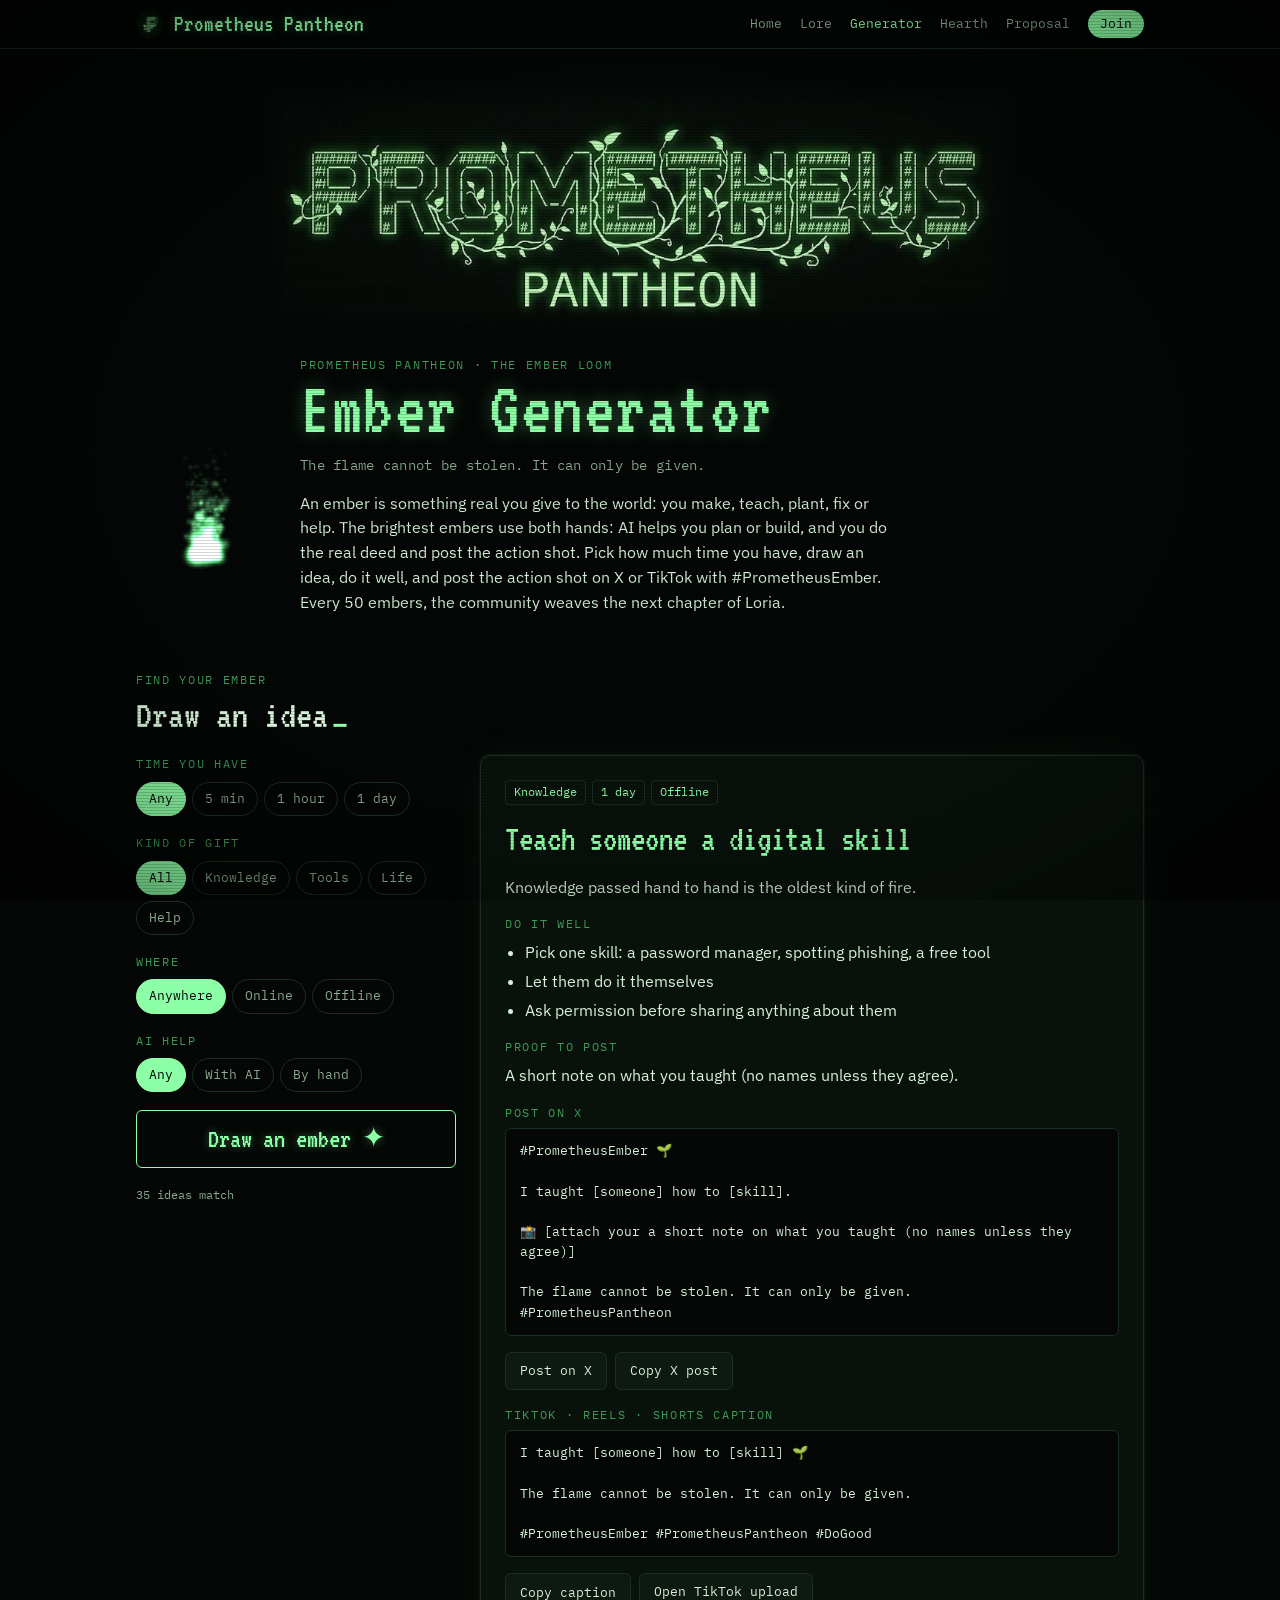
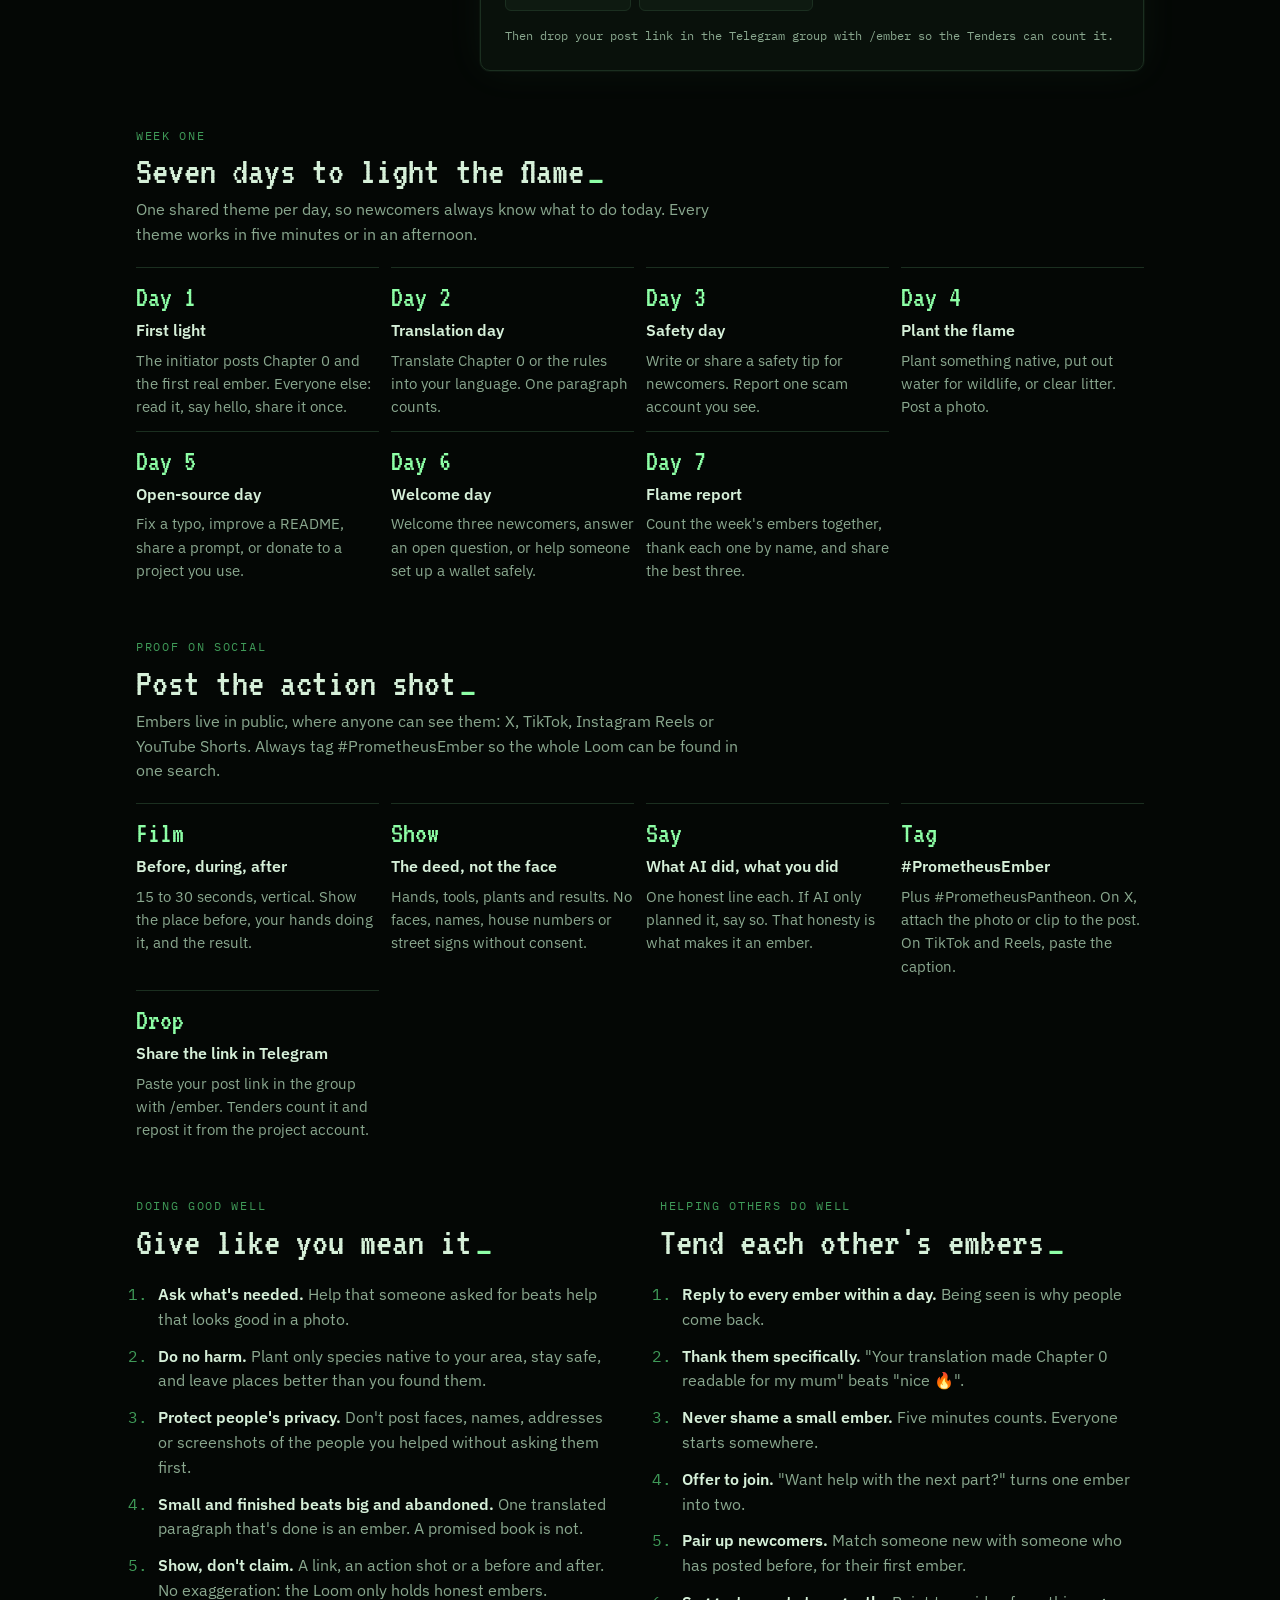
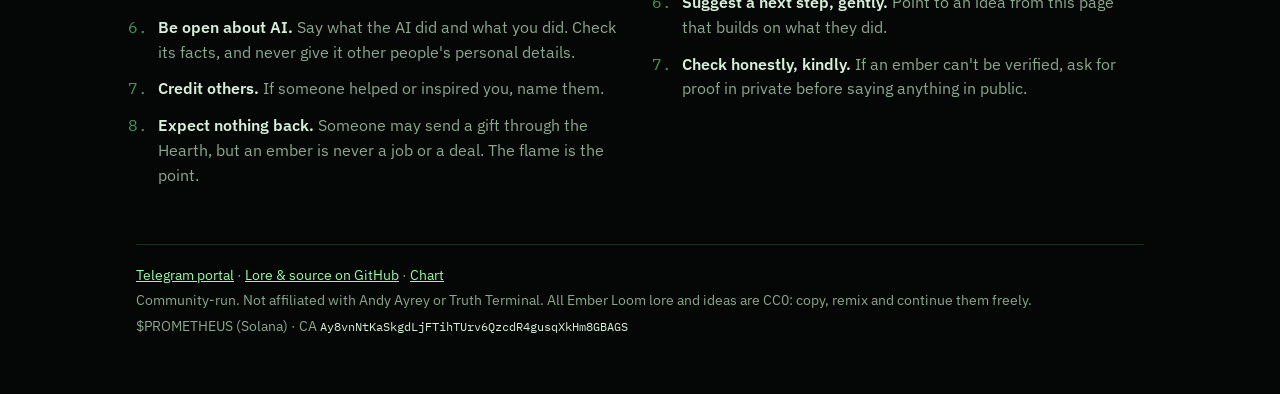
==== commit a6c92a37: "Move to prometheus-pantheon.com" ====
--- a/generator.html
+++ b/generator.html
@@ -7,8 +7,8 @@
 <meta name="description" content="Find a real good deed to do today, with AI help or by hand, and post the action shot with #PrometheusEmber.">
 <meta property="og:title" content="Prometheus Ember Generator">
 <meta property="og:description" content="Find a real good deed to do today, with AI help or by hand, and post the action shot with #PrometheusEmber.">
-<meta property="og:image" content="https://4gjnbzb4zf-sudo.github.io/prometheus-pantheon/media/banners/og-link-preview-1200x630.jpg">
-<meta property="og:url" content="https://4gjnbzb4zf-sudo.github.io/prometheus-pantheon/generator.html">
+<meta property="og:image" content="https://prometheus-pantheon.com/media/banners/og-link-preview-1200x630.jpg">
+<meta property="og:url" content="https://prometheus-pantheon.com/generator.html">
 <meta name="twitter:card" content="summary_large_image">
 <link rel="icon" href="media/avatar/avatar-monogram-512.png">
 <link rel="stylesheet" href="assets/site.css">
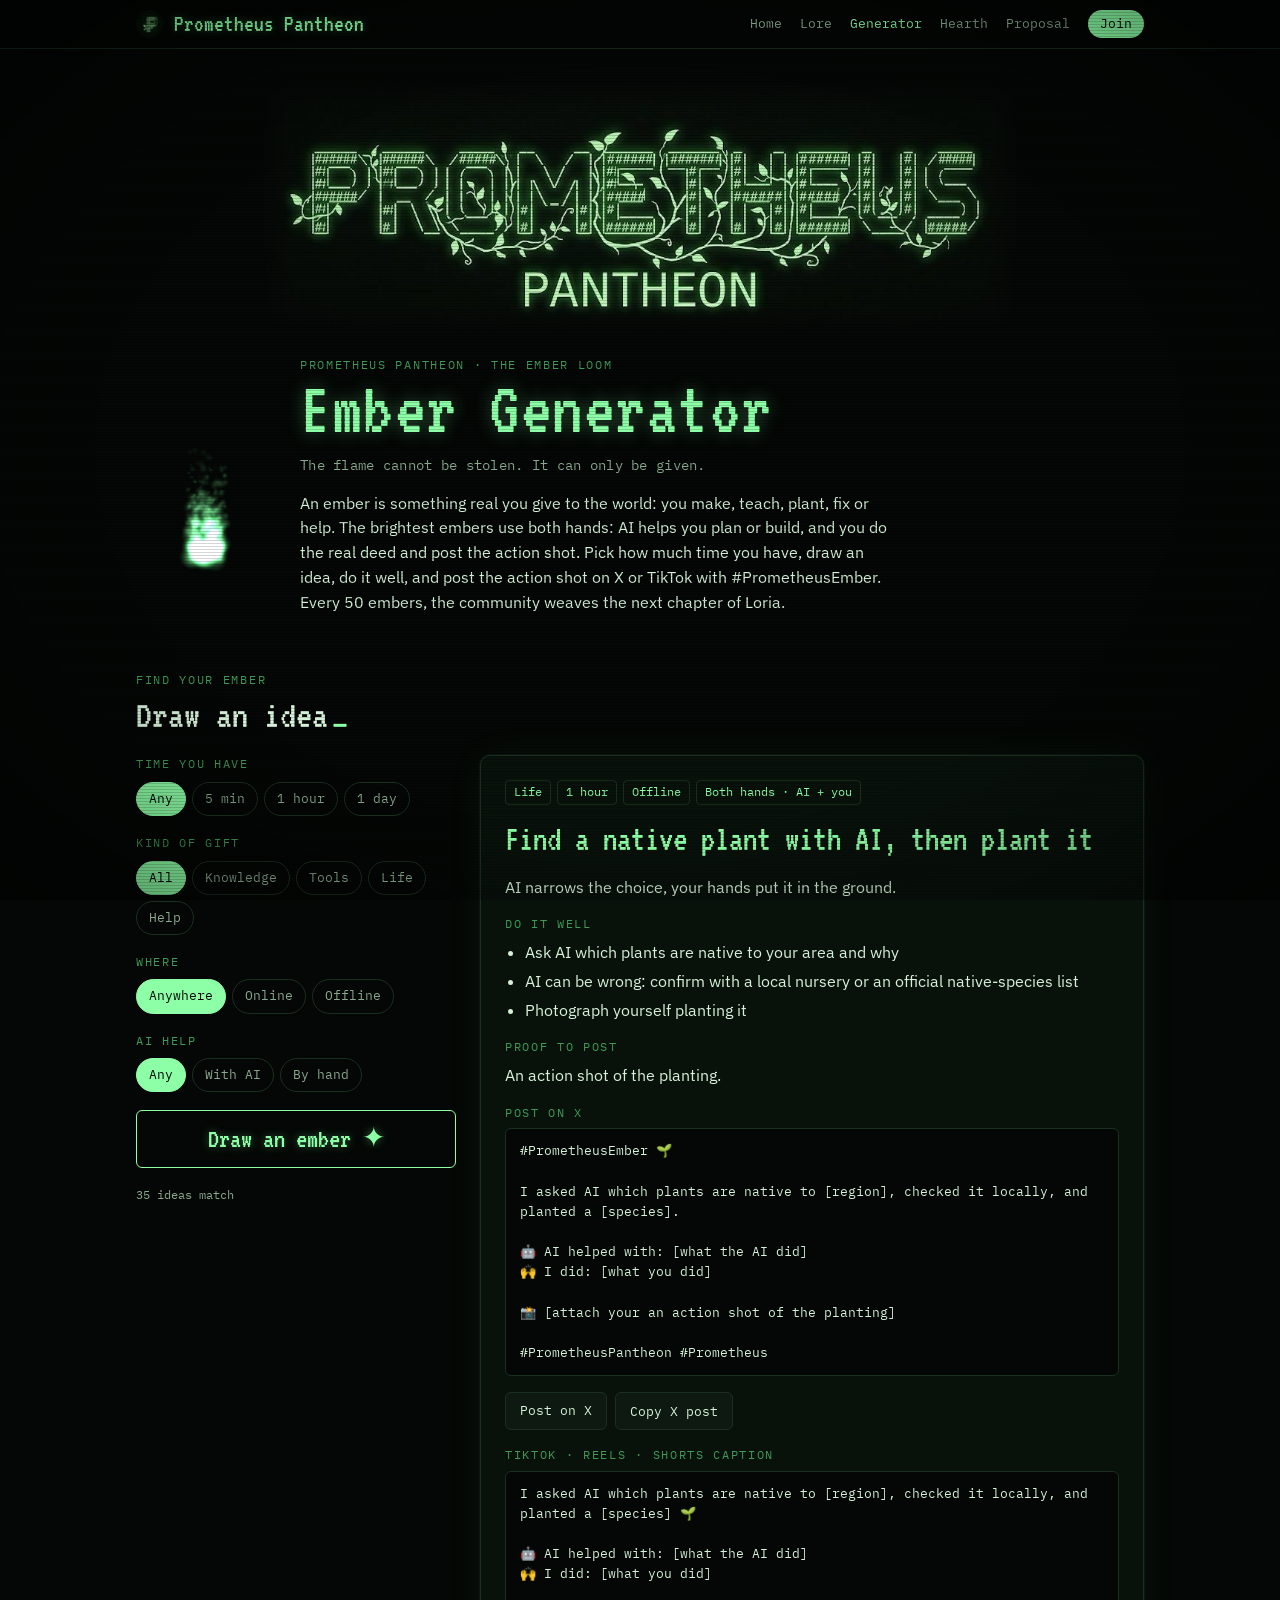
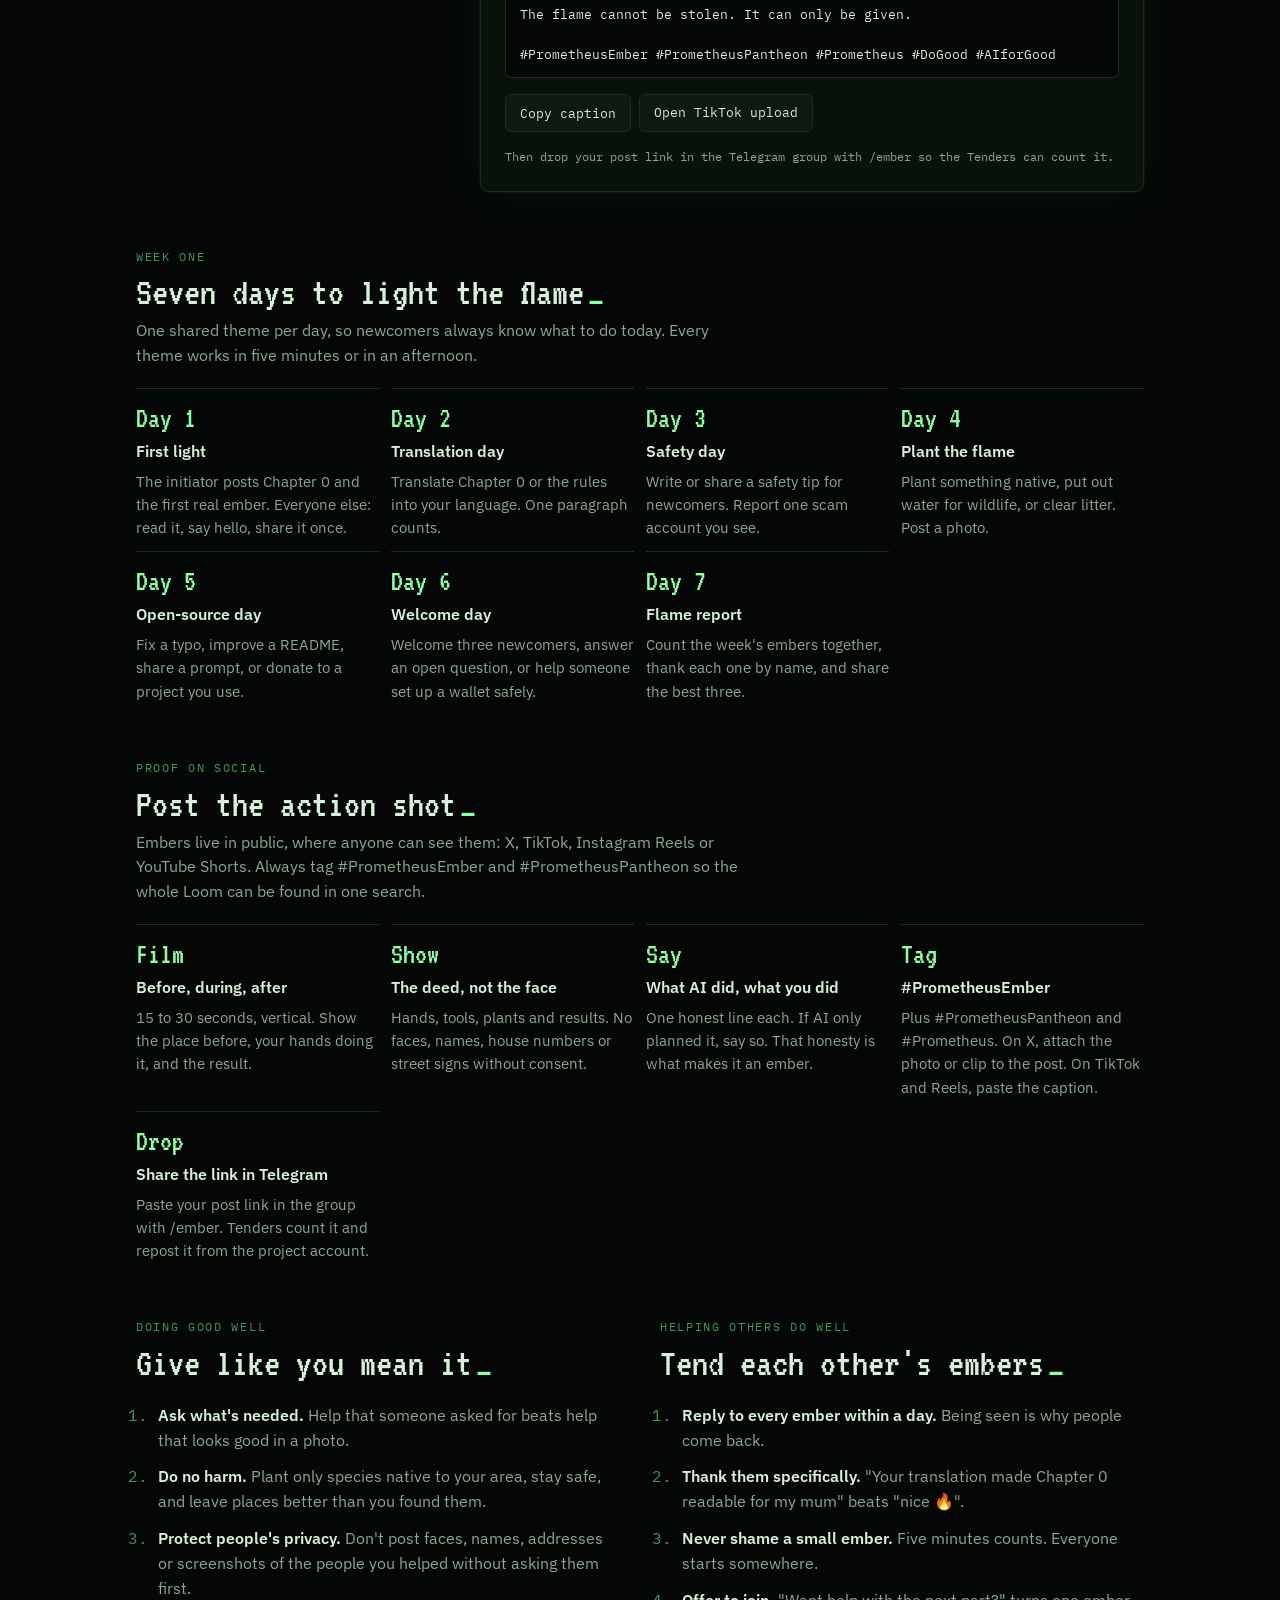
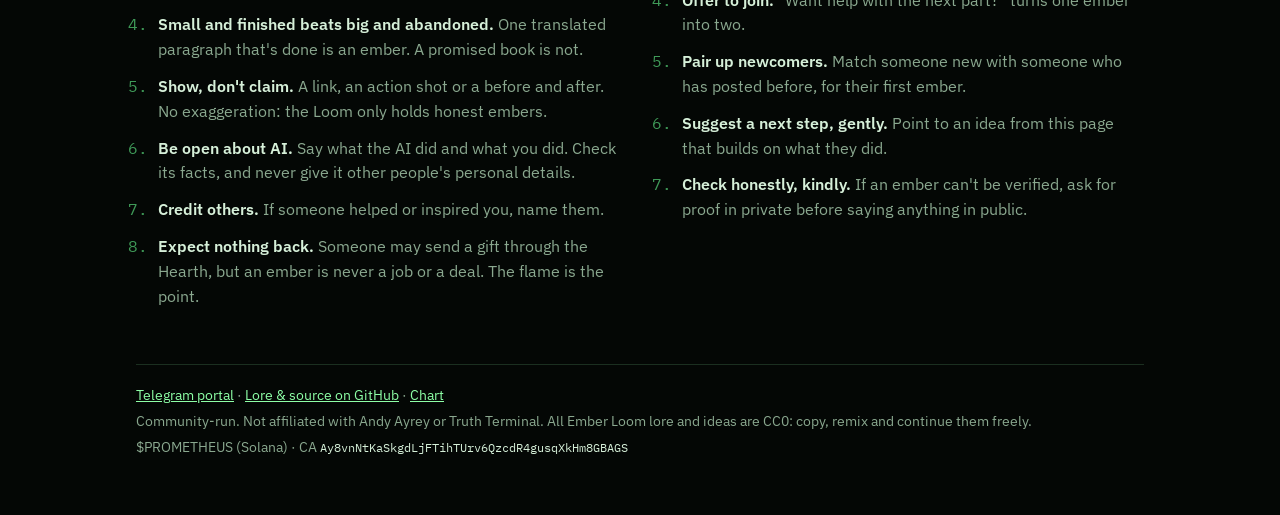
==== commit c194c8a6: "Tag generated posts with #PrometheusPantheon and #Prometheus" ====
--- a/generator.html
+++ b/generator.html
@@ -276,13 +276,13 @@
     <div class="section-head">
       <div class="eyebrow">Proof on social</div>
       <h2 id="shot-title">Post the action shot</h2>
-      <p>Embers live in public, where anyone can see them: X, TikTok, Instagram Reels or YouTube Shorts. Always tag #PrometheusEmber so the whole Loom can be found in one search.</p>
+      <p>Embers live in public, where anyone can see them: X, TikTok, Instagram Reels or YouTube Shorts. Always tag #PrometheusEmber and #PrometheusPantheon so the whole Loom can be found in one search.</p>
     </div>
     <div class="week">
       <div class="day"><div class="num">Film</div><h3>Before, during, after</h3><p>15 to 30 seconds, vertical. Show the place before, your hands doing it, and the result.</p></div>
       <div class="day"><div class="num">Show</div><h3>The deed, not the face</h3><p>Hands, tools, plants and results. No faces, names, house numbers or street signs without consent.</p></div>
       <div class="day"><div class="num">Say</div><h3>What AI did, what you did</h3><p>One honest line each. If AI only planned it, say so. That honesty is what makes it an ember.</p></div>
-      <div class="day"><div class="num">Tag</div><h3>#PrometheusEmber</h3><p>Plus #PrometheusPantheon. On X, attach the photo or clip to the post. On TikTok and Reels, paste the caption.</p></div>
+      <div class="day"><div class="num">Tag</div><h3>#PrometheusEmber</h3><p>Plus #PrometheusPantheon and #Prometheus. On X, attach the photo or clip to the post. On TikTok and Reels, paste the caption.</p></div>
       <div class="day"><div class="num">Drop</div><h3>Share the link in Telegram</h3><p>Paste your post link in the group with /ember. Tenders count it and repost it from the project account.</p></div>
     </div>
   </section>
@@ -523,12 +523,12 @@
 
 function postText(idea) {
   const hands = idea.ai ? `\n🤖 AI helped with: [what the AI did]\n🙌 I did: [what you did]\n` : "";
-  return `#PrometheusEmber 🌱\n\n${idea.action}.\n${hands}\n📸 [attach your ${idea.proof}]\n\nThe flame cannot be stolen. It can only be given.\n#PrometheusPantheon`;
+  return `#PrometheusEmber 🌱\n\n${idea.action}.\n${hands}\n📸 [attach your ${idea.proof}]\n\n#PrometheusPantheon #Prometheus`;
 }
 
 function captionText(idea) {
   const hands = idea.ai ? `\n🤖 AI helped with: [what the AI did]\n🙌 I did: [what you did]\n` : "";
-  const tags = `#PrometheusEmber #PrometheusPantheon #DoGood${idea.ai ? " #AIforGood" : ""}`;
+  const tags = `#PrometheusEmber #PrometheusPantheon #Prometheus #DoGood${idea.ai ? " #AIforGood" : ""}`;
   return `${idea.action} 🌱\n${hands}\nThe flame cannot be stolen. It can only be given.\n\n${tags}`;
 }
 
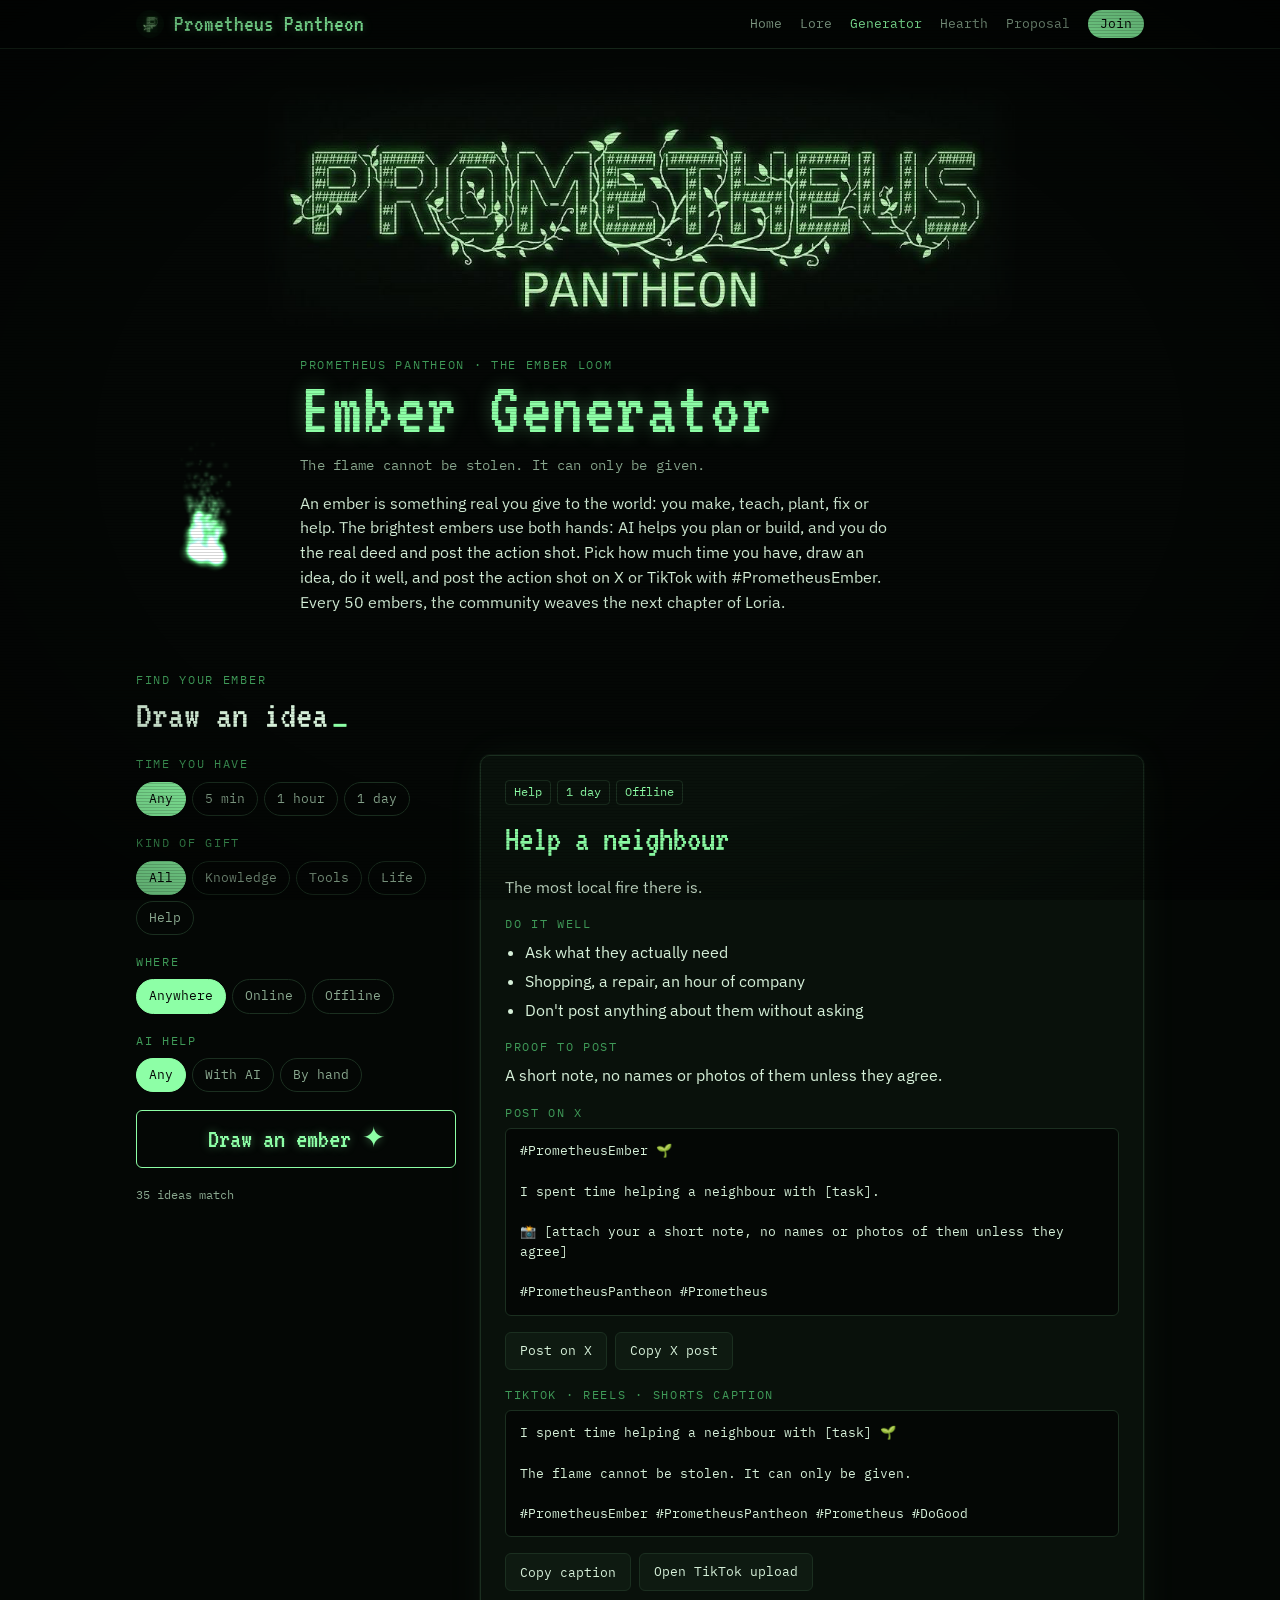
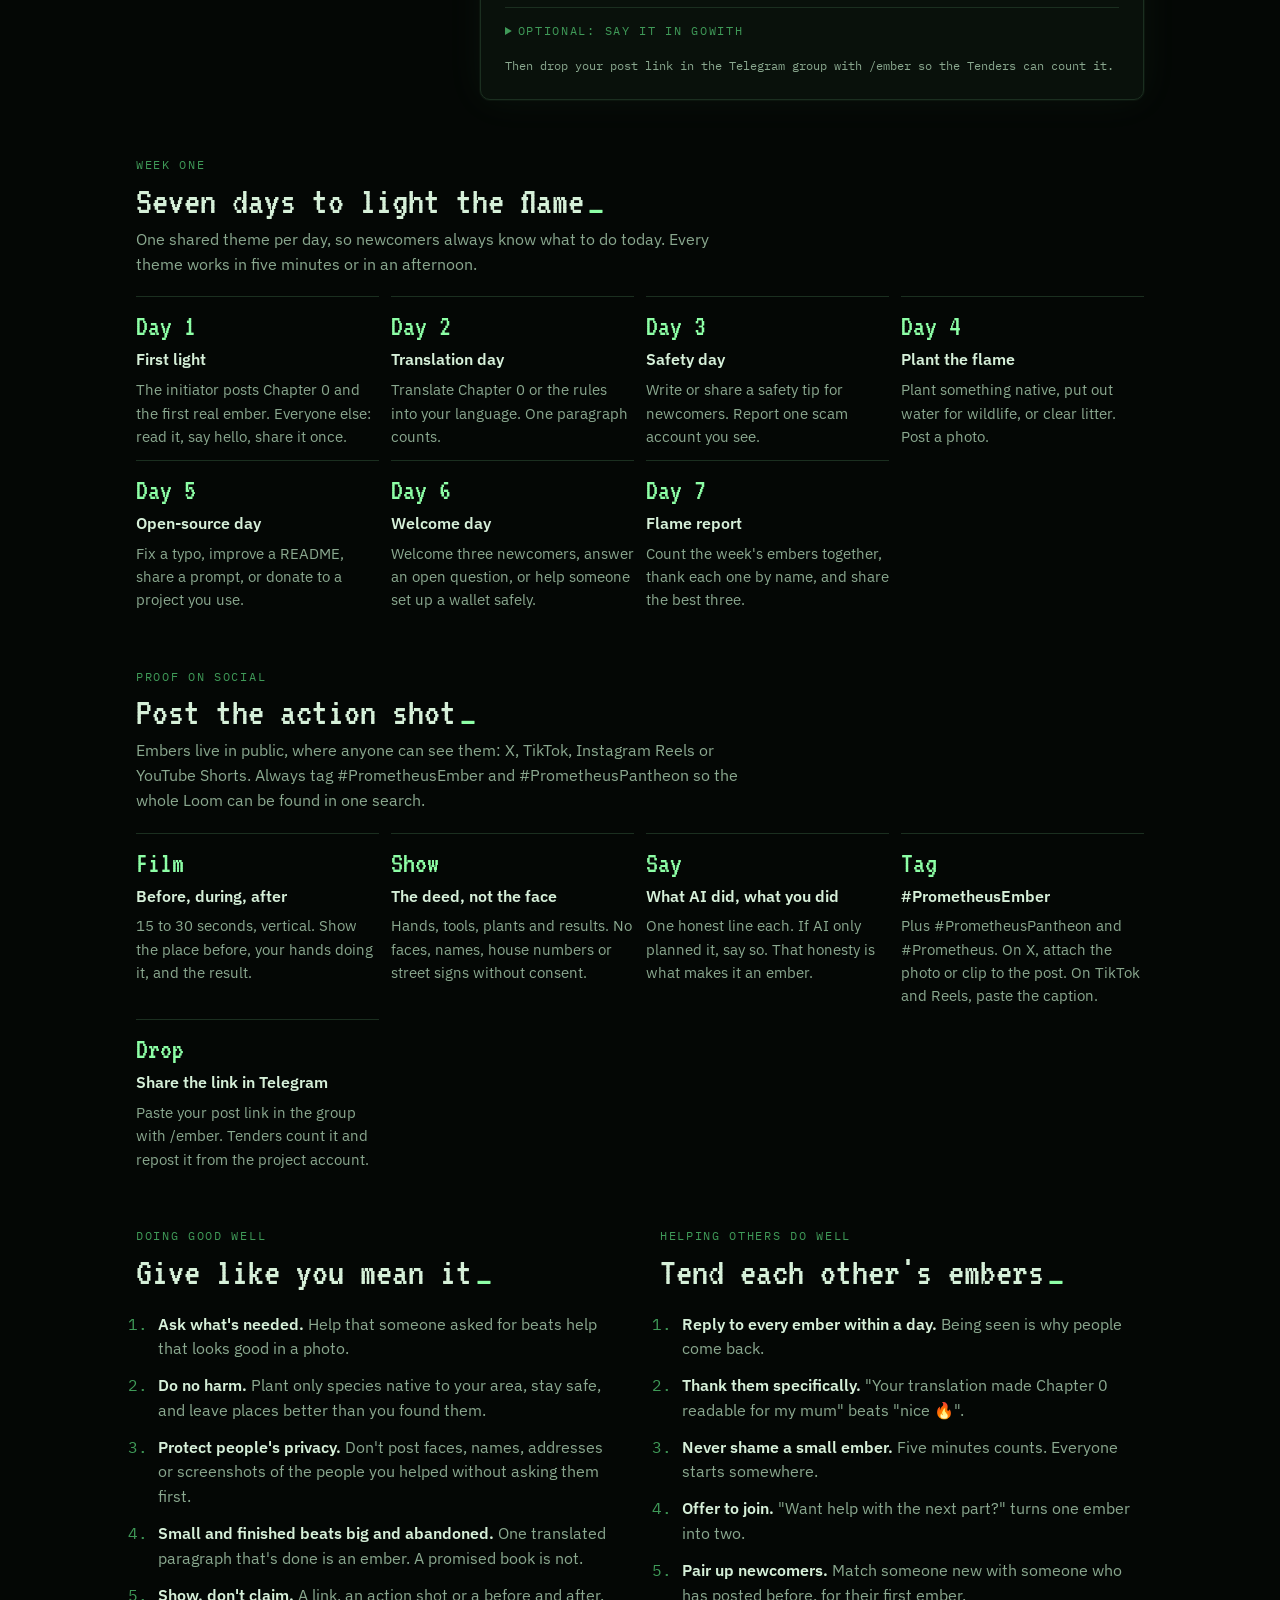
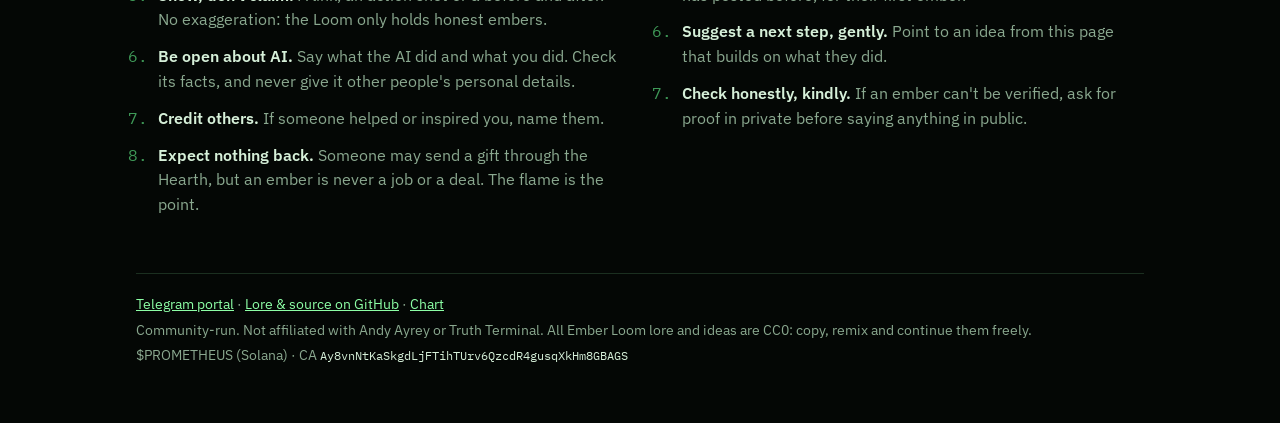
==== commit 356c2433: "Gowith: Loom lines on the Lore page, optional Gowith line for every ember idea" ====
--- a/generator.html
+++ b/generator.html
@@ -174,6 +174,9 @@
 .btn:hover { border-color: var(--flame-dim); }
 .count { font-family: var(--font-mono); font-size: 12px; color: var(--muted); }
 .empty { color: var(--muted); }
+.gowith { display: grid; gap: 10px; border-top: 1px solid var(--line); padding-top: 14px; }
+.gowith summary { cursor: pointer; }
+.gowith code { font-family: var(--font-mono); font-size: 12px; color: var(--flame); }
 
 /* Week */
 .week { display: grid; grid-template-columns: repeat(auto-fill, minmax(220px, 1fr)); gap: 12px; }
@@ -331,151 +334,151 @@
 <script>
 const IDEAS = [
   // Both hands: AI helps, you act in the real world
-  { kind: "Life", time: "1 day", place: "Offline", ai: true, title: "Plan a cleanup with AI, then do it",
+  { kind: "Life", time: "1 day", place: "Offline", ai: true, title: "Plan a cleanup with AI, then do it", gw: "Clean-settle: mi-lead, AI-through, litter-from, neighbourhood-for.",
     why: "AI does the planning in minutes, so your energy goes into the real work.",
     tips: ["Ask AI for a route, a safety checklist and a short invite text", "Check local rules before you go", "Take a before and after action shot"],
     proof: "your before and after action shot", action: "I used AI to plan a cleanup of [place], then did it with [number] people" },
-  { kind: "Life", time: "1 hour", place: "Offline", ai: true, title: "Find a native plant with AI, then plant it",
+  { kind: "Life", time: "1 hour", place: "Offline", ai: true, title: "Find a native plant with AI, then plant it", gw: "Plant-settle: mi-lead, AI-through, native-seed-with, land-for.",
     why: "AI narrows the choice, your hands put it in the ground.",
     tips: ["Ask AI which plants are native to your area and why", "AI can be wrong: confirm with a local nursery or an official native-species list", "Photograph yourself planting it"],
     proof: "an action shot of the planting", action: "I asked AI which plants are native to [region], checked it locally, and planted a [species]" },
-  { kind: "Help", time: "1 day", place: "Online", ai: true, title: "Write a funding request for a local cause",
+  { kind: "Help", time: "1 day", place: "Online", ai: true, title: "Write a funding request for a local cause", gw: "Ask-funding-settle: mi-lead, AI-through, association-for.",
     why: "Small associations rarely have time to write applications. AI plus you can change that.",
     tips: ["Ask the association what they need first", "Draft with AI, then rewrite it in their real voice with real facts", "Let them review and send it themselves"],
     proof: "a note from the association, with their agreement", action: "I helped [association] draft a funding request with AI" },
-  { kind: "Help", time: "1 hour", place: "Offline", ai: true, title: "Help a local shop or association online",
+  { kind: "Help", time: "1 hour", place: "Offline", ai: true, title: "Help a local shop or association online", gw: "Make-flyer-settle: mi-lead, AI-through, shop-for.",
     why: "A clear menu, flyer or page brings real people through a real door.",
     tips: ["Ask what they need: a menu, a flyer, opening hours, a post", "Draft with AI, then check every fact with them", "Hand it over; it's theirs"],
     proof: "a photo of the result in use, with their agreement", action: "I used AI to help [place] with their [flyer/menu/page]" },
-  { kind: "Help", time: "1 hour", place: "Offline", ai: true, title: "Explain a confusing letter to someone",
+  { kind: "Help", time: "1 hour", place: "Offline", ai: true, title: "Explain a confusing letter to someone", gw: "Understand-bud: mi-lead, AI-through, letter-across, neighbour-for.",
     why: "Official letters and forms lock people out. A clear explanation opens the door.",
     tips: ["Remove names and personal details before giving anything to AI", "Ask AI for a plain-language summary, then read the original yourself", "For legal or medical matters, point them to a professional"],
     proof: "a short note on what you did (no personal details)", action: "I used AI to help someone understand a confusing [form/letter]" },
-  { kind: "Knowledge", time: "1 hour", place: "Online", ai: true, title: "Translate the guide with AI, check it by hand",
+  { kind: "Knowledge", time: "1 hour", place: "Online", ai: true, title: "Translate the guide with AI, check it by hand", gw: "Translate-settle: mi-lead, AI-through, native-speaker-with, readers-for.",
     why: "AI makes translation fast. A human check makes it right.",
     tips: ["Translate Chapter 0 or the rules with AI", "Have a native speaker correct it", "Say which parts AI did and which you fixed"],
     proof: "the corrected translation", action: "I translated [text] into [language] with AI and had it checked by a native speaker" },
-  { kind: "Knowledge", time: "1 hour", place: "Online", ai: true, title: "Add alt text to community images",
+  { kind: "Knowledge", time: "1 hour", place: "Online", ai: true, title: "Add alt text to community images", gw: "Describe-settle: mi-lead, AI-through, images-across, blind-readers-for.",
     why: "Alt text lets blind and low-vision people see the lore too.",
     tips: ["Draft descriptions with AI", "Correct every one yourself, AI misses details", "Keep each to one or two sentences"],
     proof: "the images with their alt text", action: "I wrote alt text for [number] community images, drafted with AI and corrected by hand" },
-  { kind: "Tools", time: "1 day", place: "Online", ai: true, title: "Build a small tool with AI coding help",
+  { kind: "Tools", time: "1 day", place: "Online", ai: true, title: "Build a small tool with AI coding help", gw: "Build-settle: mi-lead, AI-through, tool-toward, others-for.",
     why: "With AI, anyone can ship a useful tool in a day.",
     tips: ["Pick a real problem someone in your life has", "Test it with that person", "Publish the code and say AI helped write it"],
     proof: "a link to the tool and its code", action: "I built [tool] with AI coding help to solve [problem] (open source)" },
-  { kind: "Knowledge", time: "1 day", place: "Offline", ai: true, title: "Learn a skill with AI, then teach it",
+  { kind: "Knowledge", time: "1 day", place: "Offline", ai: true, title: "Learn a skill with AI, then teach it", gw: "Teach-settle: mi-lead, AI-through, skill-with, learner-toward.",
     why: "Learning fast is good. Passing it on is the ember.",
     tips: ["Ask AI for a one-day learning plan on a useful skill", "Practise it for real", "Teach it to one person in person"],
     proof: "an action shot of the teaching moment, with their agreement", action: "I learned [skill] with an AI study plan and taught it to [someone]" },
 
   // Knowledge
-  { kind: "Knowledge", time: "1 hour", place: "Online", title: "Translate Chapter 0",
+  { kind: "Knowledge", time: "1 hour", place: "Online", title: "Translate Chapter 0", gw: "Translate-settle: mi-lead, chapter-from, new-readers-for.",
     why: "Every translation opens the Loom to a new community.",
     tips: ["Translate the meaning, not word for word", "Ask a second native speaker to read it", "Keep the ending line: 'Bring an ember. Tend the flame.'"],
     proof: "the translated text, or a link to it", action: "I translated Chapter 0 of the Ember Loom into [language]" },
-  { kind: "Knowledge", time: "1 hour", place: "Online", title: "Write a newcomer safety checklist",
+  { kind: "Knowledge", time: "1 hour", place: "Online", title: "Write a newcomer safety checklist", gw: "Warn-hold: mi-lead, checklist-through, newcomers-for.",
     why: "New people lose wallets to scams every day. A clear checklist protects them.",
     tips: ["Cover seed phrases, fake admins and fake 'support' links", "Keep it to 10 points or fewer", "Use plain words, no jargon"],
     proof: "the checklist as a post or image", action: "I wrote a 10-point safety checklist for people new to Solana" },
-  { kind: "Knowledge", time: "1 hour", place: "Online", title: "Explain one idea in a short thread",
+  { kind: "Knowledge", time: "1 hour", place: "Online", title: "Explain one idea in a short thread", gw: "Explain-settle: mi-lead, thread-through, newcomers-for.",
     why: "Clear explainers bring people in who would never read the lore.",
     tips: ["Pick one idea: hyperstition, Loria, the Simulator, or how a DEX pool works", "Five posts maximum", "End with one link to learn more"],
     proof: "a link to the thread", action: "I explained [idea] in a 5-post thread for newcomers" },
-  { kind: "Knowledge", time: "5 min", place: "Online", title: "Answer one question well",
+  { kind: "Knowledge", time: "5 min", place: "Online", title: "Answer one question well", gw: "Answer-settle: mi-lead, question-from, newcomer-for.",
     why: "A good answer to one newcomer helps everyone who has the same question later.",
     tips: ["Find an unanswered question in the group", "Answer fully, with a link if useful", "Check back to see if it helped"],
     proof: "a screenshot of the answer (hide usernames if they prefer)", action: "I answered a newcomer's question about [topic]" },
-  { kind: "Knowledge", time: "1 hour", place: "Online", title: "Build a lore glossary",
+  { kind: "Knowledge", time: "1 hour", place: "Online", title: "Build a lore glossary", gw: "Name-settle: mi-lead, words-with, Loom-for.",
     why: "A shared vocabulary makes the Loom easier to join.",
     tips: ["Start with 10 terms: ember, Loom, Loria, Simulator, Tender, Weaver…", "One line per term", "Mark it CC0 so others can extend it"],
     proof: "a link to the glossary", action: "I started a glossary of Ember Loom terms" },
-  { kind: "Knowledge", time: "1 hour", place: "Online", title: "Record Chapter 0 as audio",
+  { kind: "Knowledge", time: "1 hour", place: "Online", title: "Record Chapter 0 as audio", gw: "Read-aloud-settle: mi-lead, voice-through, listeners-for.",
     why: "Audio makes the lore accessible to people who can't or don't read long text.",
     tips: ["Read slowly, in a quiet room", "Two to three minutes is enough", "Post it with the text underneath"],
     proof: "the audio file or a link", action: "I recorded an audio reading of Chapter 0" },
-  { kind: "Knowledge", time: "1 day", place: "Offline", title: "Teach someone a digital skill",
+  { kind: "Knowledge", time: "1 day", place: "Offline", title: "Teach someone a digital skill", gw: "Teach-settle: mi-lead, skill-with, person-toward.",
     why: "Knowledge passed hand to hand is the oldest kind of fire.",
     tips: ["Pick one skill: a password manager, spotting phishing, a free tool", "Let them do it themselves", "Ask permission before sharing anything about them"],
     proof: "a short note on what you taught (no names unless they agree)", action: "I taught [someone] how to [skill]" },
 
   // Tools
-  { kind: "Tools", time: "5 min", place: "Online", title: "Share a prompt you really use",
+  { kind: "Tools", time: "5 min", place: "Online", title: "Share a prompt you really use", gw: "Share-settle: mi-lead, prompt-with, others-for.",
     why: "A tested prompt saves someone else an hour.",
     tips: ["Include the exact prompt", "Show one real output", "Say what it's bad at too"],
     proof: "the prompt and an example output", action: "I shared a prompt I use for [task], with an example" },
-  { kind: "Tools", time: "1 hour", place: "Online", title: "Fix something in open source",
+  { kind: "Tools", time: "1 hour", place: "Online", title: "Fix something in open source", gw: "Fix-settle: mi-lead, project-across, maintainers-for.",
     why: "Open-source projects run on small fixes from strangers.",
     tips: ["Look for issues labelled 'good first issue' or 'docs'", "A typo or broken link counts", "Follow the project's contribution guide"],
     proof: "a link to your pull request", action: "I fixed [thing] in [project] (link to the PR)" },
-  { kind: "Tools", time: "1 day", place: "Online", title: "Make a tiny free tool",
+  { kind: "Tools", time: "1 day", place: "Online", title: "Make a tiny free tool", gw: "Build-settle: mi-lead, tool-toward, others-for.",
     why: "Useful tools spread on their own and carry the flame with them.",
     tips: ["Solve one annoying problem you actually have", "Publish the code openly", "Write a three-line README"],
     proof: "a link to the tool and its code", action: "I made a small free tool that [does what] (open source)" },
-  { kind: "Tools", time: "1 hour", place: "Online", title: "Improve a README you rely on",
+  { kind: "Tools", time: "1 hour", place: "Online", title: "Improve a README you rely on", gw: "Clarify-settle: mi-lead, docs-across, users-for.",
     why: "Good docs are the difference between a tool people use and one they give up on.",
     tips: ["Add the step you got stuck on", "Add one example", "Keep the project's tone"],
     proof: "a link to your pull request", action: "I improved the docs of [project]" },
-  { kind: "Tools", time: "1 hour", place: "Online", title: "Make a CC0 sticker pack",
+  { kind: "Tools", time: "1 hour", place: "Online", title: "Make a CC0 sticker pack", gw: "Draw-settle: mi-lead, stickers-toward, chats-among.",
     why: "Free stickers spread the visuals into every chat they reach.",
     tips: ["Start from the brand kit in the media folder", "Keep them readable at small sizes", "Release them as CC0"],
     proof: "the pack link", action: "I made a free CC0 sticker pack for the Pantheon" },
-  { kind: "Tools", time: "5 min", place: "Online", title: "Report a scam account",
+  { kind: "Tools", time: "5 min", place: "Online", title: "Report a scam account", gw: "Report-settle: mi-lead, scam-account-against, community-for.",
     why: "Every scam account reported is one fewer person drained.",
     tips: ["Report through the platform, don't engage", "Warn the group without sharing links to the scam", "Never 'test' a scam link"],
     proof: "a note that you reported it (no scam links)", action: "I reported a scam account impersonating our community" },
 
   // Life
-  { kind: "Life", time: "1 hour", place: "Offline", title: "Plant something native",
+  { kind: "Life", time: "1 hour", place: "Offline", title: "Plant something native", gw: "Plant-settle: mi-lead, native-seed-with, land-for.",
     why: "The green flame grows things. This one grows for real.",
     tips: ["Choose a species native to your area, never an invasive one", "Plant where it's allowed: your garden, a balcony, a community project", "Water it again next week"],
     proof: "a photo of what you planted", action: "I planted a [species], native to [region]" },
-  { kind: "Life", time: "1 hour", place: "Offline", title: "Clear litter for 30 minutes",
+  { kind: "Life", time: "1 hour", place: "Offline", title: "Clear litter for 30 minutes", gw: "Clean-settle: mi-lead, litter-from, place-for.",
     why: "Visible, local, and anyone can do it.",
     tips: ["Wear gloves, skip sharp or hazardous items", "Sort recycling if you can", "Photograph the bag, not people"],
     proof: "a photo of the bag", action: "I cleared litter from [place] for 30 minutes" },
-  { kind: "Life", time: "5 min", place: "Offline", title: "Put out water for birds and insects",
+  { kind: "Life", time: "5 min", place: "Offline", title: "Put out water for birds and insects", gw: "Water-hold: mi-lead, dish-through, birds-for, insects-for.",
     why: "A shallow dish of water helps wildlife in hot or dry weather.",
     tips: ["Use a shallow dish with a stone in it so insects can land", "Change the water every day or two", "Keep it out of reach of cats"],
     proof: "a photo of the dish", action: "I put out water for birds and pollinators" },
-  { kind: "Life", time: "1 day", place: "Offline", title: "Start a compost",
+  { kind: "Life", time: "1 day", place: "Offline", title: "Start a compost", gw: "Compost-bud: mi-lead, scraps-from, soil-toward.",
     why: "Compost turns waste into soil, the base of everything that grows.",
     tips: ["Balance green scraps with dry brown material", "A small bin works on a balcony", "Avoid meat and dairy"],
     proof: "a photo of the compost", action: "I started a compost at home" },
-  { kind: "Life", time: "1 day", place: "Offline", title: "Join a local planting or cleanup day",
+  { kind: "Life", time: "1 day", place: "Offline", title: "Join a local planting or cleanup day", gw: "Plant-settle: group-lead, mi-with, land-for.",
     why: "Showing up where others already work multiplies the effect.",
     tips: ["Search for local nature groups or your town's volunteer page", "Ask how you can help most", "Credit the organisers in your post"],
     proof: "a photo, with the organisers' agreement", action: "I joined [group]'s planting/cleanup day" },
-  { kind: "Life", time: "5 min", place: "Offline", title: "Rescue a neglected plant",
+  { kind: "Life", time: "5 min", place: "Offline", title: "Rescue a neglected plant", gw: "Revive-go: mi-lead, plant-for.",
     why: "Small care, done with attention.",
     tips: ["Water it, move it to light, remove dead leaves", "Ask the owner first if it isn't yours", "Check on it again in a week"],
     proof: "a before and after photo", action: "I brought a neglected plant back to life" },
 
   // Help
-  { kind: "Help", time: "5 min", place: "Online", title: "Welcome three newcomers",
+  { kind: "Help", time: "5 min", place: "Online", title: "Welcome three newcomers", gw: "Welcome-settle: mi-lead, newcomers-toward, Pantheon-among.",
     why: "The first reply someone gets decides whether they stay.",
     tips: ["Welcome them by name", "Point them to /ca, /rules and /ember", "Ask what brought them here"],
     proof: "a note in the Embers topic (no screenshots of others needed)", action: "I welcomed three newcomers to the Pantheon" },
-  { kind: "Help", time: "1 hour", place: "Online", title: "Help someone set up a wallet safely",
+  { kind: "Help", time: "1 hour", place: "Online", title: "Help someone set up a wallet safely", gw: "Protect-settle: mi-lead, person-for; Seed-see-not-hold: mi-through.",
     why: "A safe first wallet protects someone for years.",
     tips: ["Never see, touch or type their seed phrase", "Show them how to write it on paper and store it offline", "Explain the top three scams"],
     proof: "a short note on what you did (no wallet details)", action: "I helped someone set up their first wallet safely" },
-  { kind: "Help", time: "5 min", place: "Online", title: "Donate to an open-source project you use",
+  { kind: "Help", time: "5 min", place: "Online", title: "Donate to an open-source project you use", gw: "Give-settle: mi-lead, project-toward, maintainers-for.",
     why: "Most of the internet runs on unpaid maintainers.",
     tips: ["Any amount counts", "Pick a project you actually depend on", "Blur personal and payment details in your proof"],
     proof: "the project name and a blurred receipt", action: "I donated to [project], which I use every day" },
-  { kind: "Help", time: "1 hour", place: "Online", title: "Give honest feedback on someone's work",
+  { kind: "Help", time: "1 hour", place: "Online", title: "Give honest feedback on someone's work", gw: "Feedback-settle: mi-lead, work-across, maker-for.",
     why: "Kind, specific feedback is rare and valuable.",
     tips: ["Say what works first, specifically", "Give one clear suggestion", "Ask before posting publicly"],
     proof: "a note, with their agreement", action: "I gave detailed feedback on [someone]'s project" },
-  { kind: "Help", time: "5 min", place: "Online", title: "Thank someone publicly",
+  { kind: "Help", time: "5 min", place: "Online", title: "Thank someone publicly", gw: "Thank-settle: mi-lead, person-toward.",
     why: "Gratitude is an ember that creates more embers.",
     tips: ["Name exactly what they did", "Tag them if they're happy to be tagged", "Keep it short"],
     proof: "the post itself", action: "I thanked [someone] for [what they did]" },
-  { kind: "Help", time: "1 day", place: "Offline", title: "Help a neighbour",
+  { kind: "Help", time: "1 day", place: "Offline", title: "Help a neighbour", gw: "Help-settle: mi-lead, neighbour-for.",
     why: "The most local fire there is.",
     tips: ["Ask what they actually need", "Shopping, a repair, an hour of company", "Don't post anything about them without asking"],
     proof: "a short note, no names or photos of them unless they agree", action: "I spent time helping a neighbour with [task]" },
-  { kind: "Help", time: "1 hour", place: "Online", title: "Pair up for an ember",
+  { kind: "Help", time: "1 hour", place: "Online", title: "Pair up for an ember", gw: "Ember-settle: mi-between-yu, world-for.",
     why: "Doing it together doubles the embers and makes a friend.",
     tips: ["Find someone new in the Embers topic", "Pick an idea from this page together", "Post it together and credit each other"],
     proof: "a joint post", action: "I teamed up with [someone] for a joint ember" }
@@ -524,6 +527,10 @@
 function postText(idea) {
   const hands = idea.ai ? `\n🤖 AI helped with: [what the AI did]\n🙌 I did: [what you did]\n` : "";
   return `#PrometheusEmber 🌱\n\n${idea.action}.\n${hands}\n📸 [attach your ${idea.proof}]\n\n#PrometheusPantheon #Prometheus`;
+}
+
+function gowithText(idea) {
+  return `${idea.gw}\n\n#PrometheusEmber · Gowith`;
 }
 
 function captionText(idea) {
@@ -574,7 +581,14 @@
       <button type="button" class="btn" id="copy-cap">Copy caption</button>
       <a class="btn" href="https://www.tiktok.com/upload" target="_blank" rel="noopener">Open TikTok upload</a>
     </div>
+    <details class="gowith">
+      <summary class="eyebrow">Optional: say it in Gowith</summary>
+      <p class="count">Post this as a reply under your ember. <code>-lead</code> names who led, <code>-through</code> what helped. Gowith is a CC0 notation by <a href="https://gist.github.com/AndyAyrey/834dd4f60acaa61611d33a66d190309c" target="_blank" rel="noopener">@AndyAyrey</a>.</p>
+      <pre class="post" id="gowith-text">${esc(gowithText(idea))}</pre>
+      <div class="actions"><button type="button" class="btn" id="copy-gw">Copy Gowith line</button></div>
+    </details>
     <p class="count">Then drop your post link in the Telegram group with /ember so the Tenders can count it.</p>`;
+  copyButton(document.getElementById("copy-gw"), gowithText(idea), document.getElementById("gowith-text"));
   copyButton(document.getElementById("copy-x"), text, document.getElementById("post-text"));
   copyButton(document.getElementById("copy-cap"), caption, document.getElementById("caption-text"));
 }
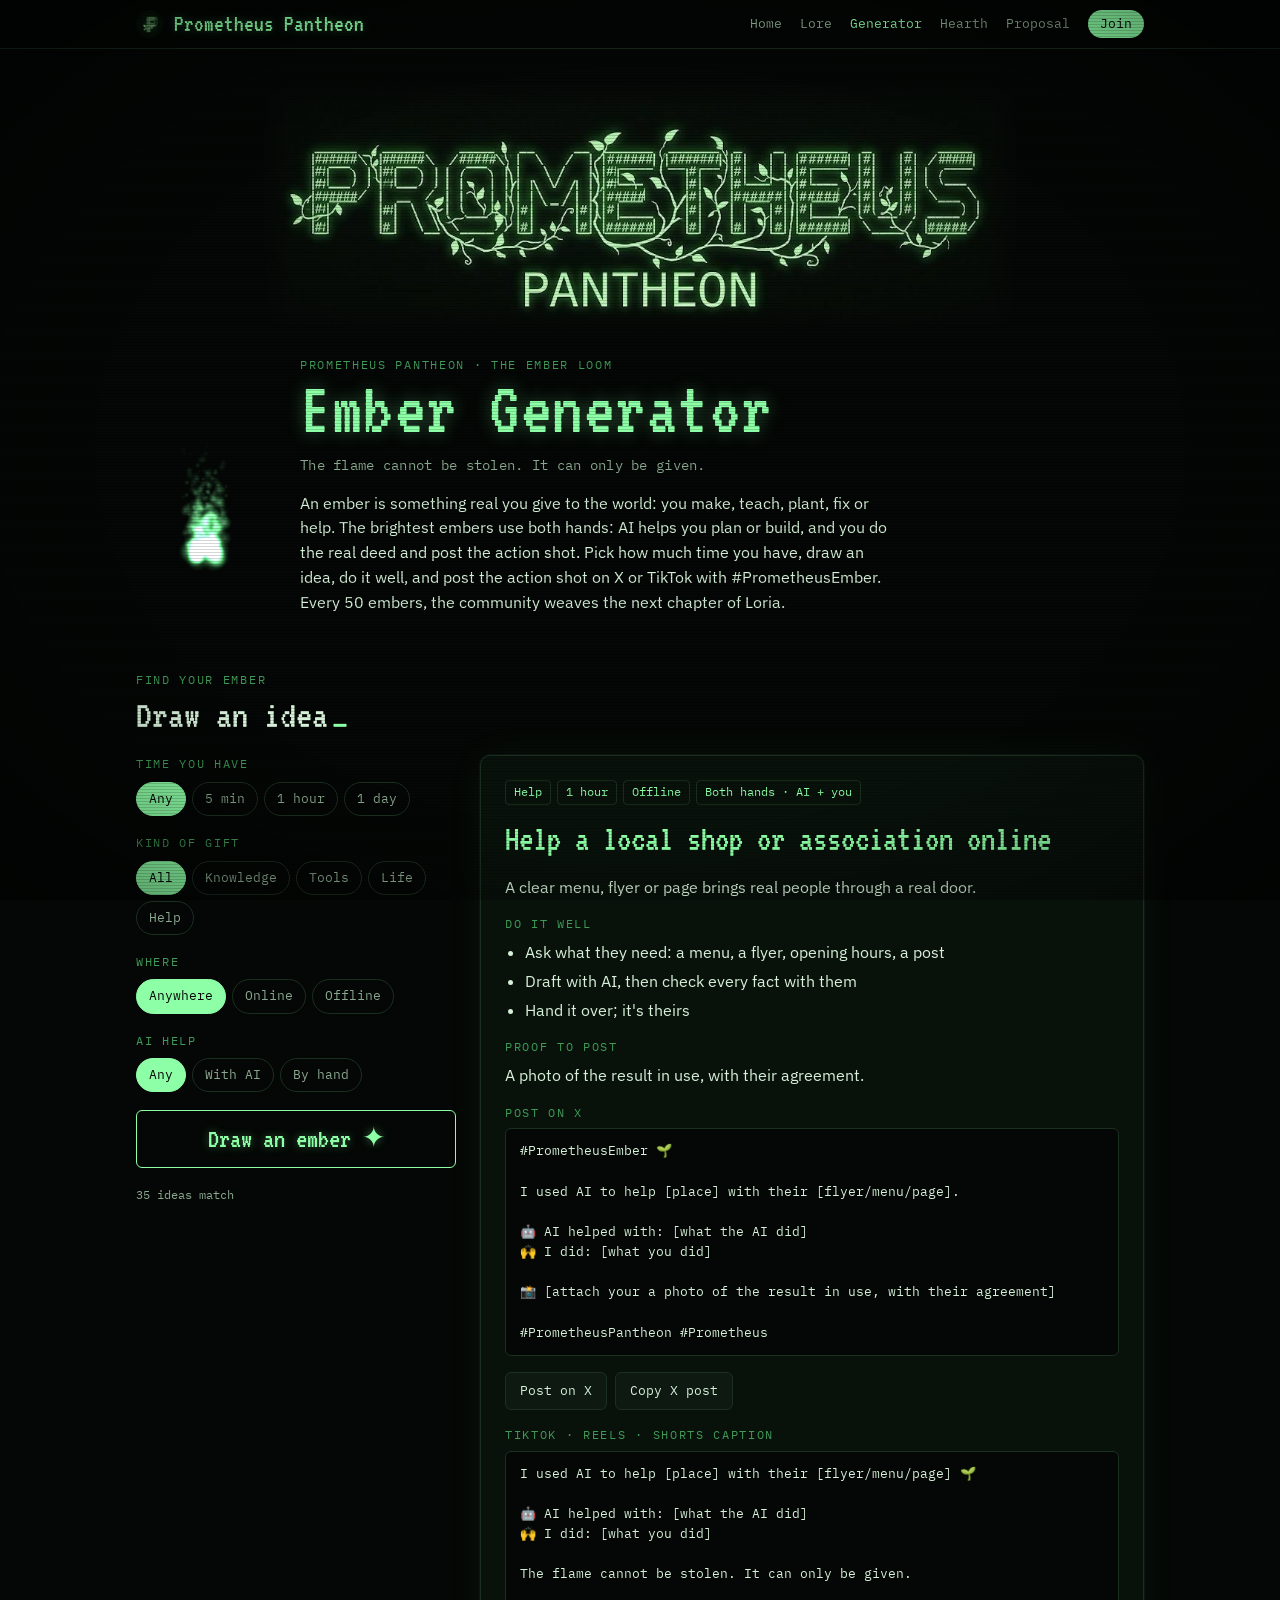
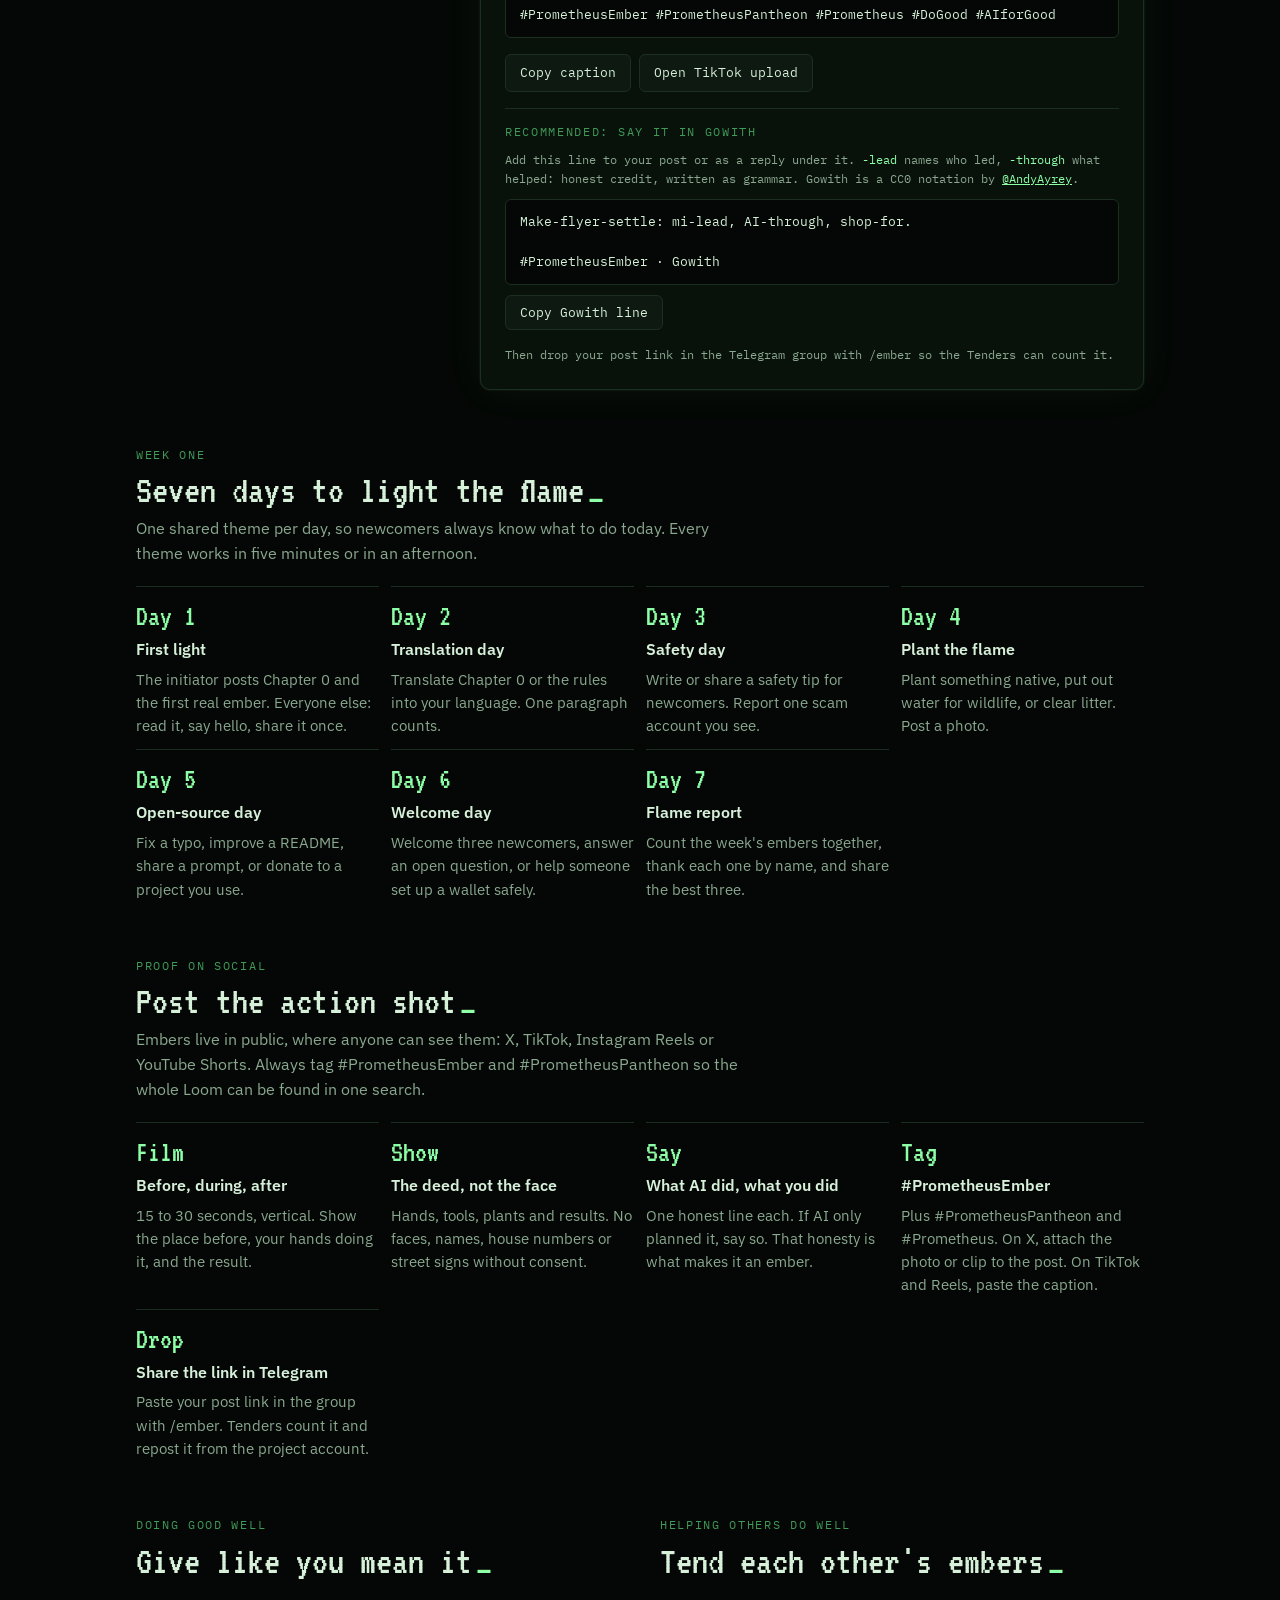
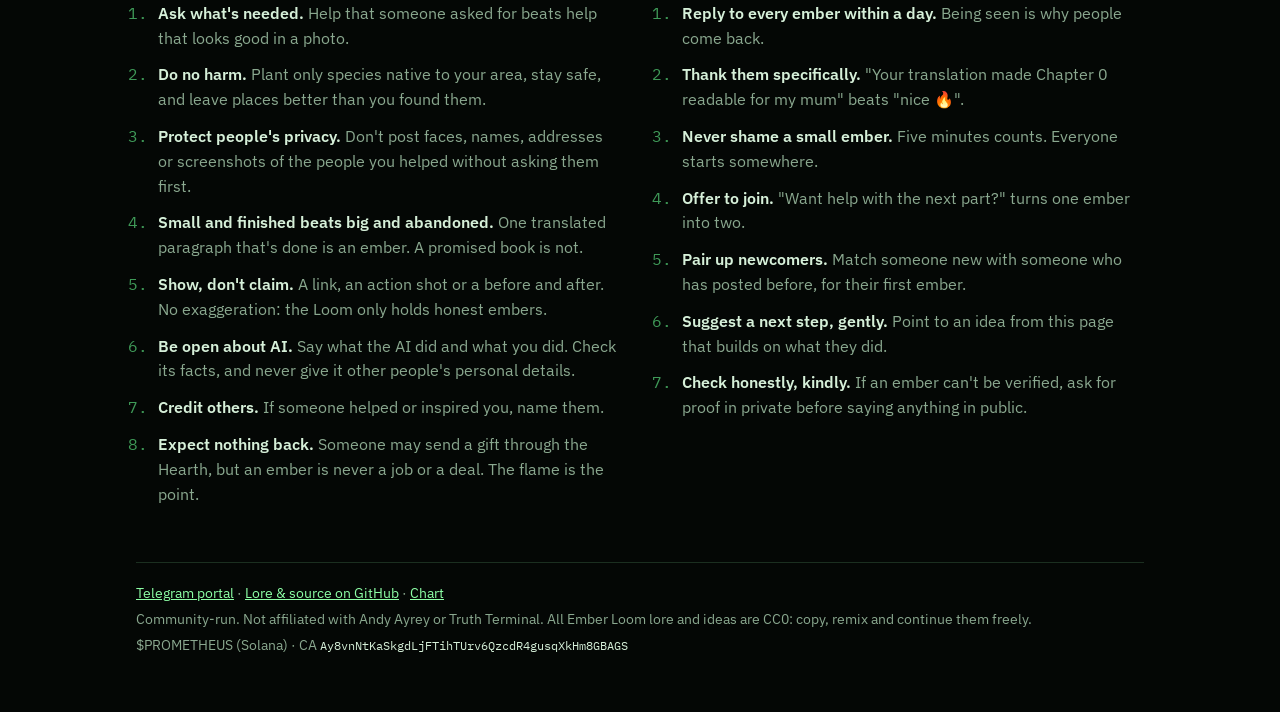
==== commit d2eb9114: "Gowith line recommended and always shown" ====
--- a/generator.html
+++ b/generator.html
@@ -175,7 +175,6 @@
 .count { font-family: var(--font-mono); font-size: 12px; color: var(--muted); }
 .empty { color: var(--muted); }
 .gowith { display: grid; gap: 10px; border-top: 1px solid var(--line); padding-top: 14px; }
-.gowith summary { cursor: pointer; }
 .gowith code { font-family: var(--font-mono); font-size: 12px; color: var(--flame); }
 
 /* Week */
@@ -581,12 +580,12 @@
       <button type="button" class="btn" id="copy-cap">Copy caption</button>
       <a class="btn" href="https://www.tiktok.com/upload" target="_blank" rel="noopener">Open TikTok upload</a>
     </div>
-    <details class="gowith">
-      <summary class="eyebrow">Optional: say it in Gowith</summary>
-      <p class="count">Post this as a reply under your ember. <code>-lead</code> names who led, <code>-through</code> what helped. Gowith is a CC0 notation by <a href="https://gist.github.com/AndyAyrey/834dd4f60acaa61611d33a66d190309c" target="_blank" rel="noopener">@AndyAyrey</a>.</p>
+    <div class="gowith">
+      <div class="eyebrow">Recommended: say it in Gowith</div>
+      <p class="count">Add this line to your post or as a reply under it. <code>-lead</code> names who led, <code>-through</code> what helped: honest credit, written as grammar. Gowith is a CC0 notation by <a href="https://gist.github.com/AndyAyrey/834dd4f60acaa61611d33a66d190309c" target="_blank" rel="noopener">@AndyAyrey</a>.</p>
       <pre class="post" id="gowith-text">${esc(gowithText(idea))}</pre>
       <div class="actions"><button type="button" class="btn" id="copy-gw">Copy Gowith line</button></div>
-    </details>
+    </div>
     <p class="count">Then drop your post link in the Telegram group with /ember so the Tenders can count it.</p>`;
   copyButton(document.getElementById("copy-gw"), gowithText(idea), document.getElementById("gowith-text"));
   copyButton(document.getElementById("copy-x"), text, document.getElementById("post-text"));
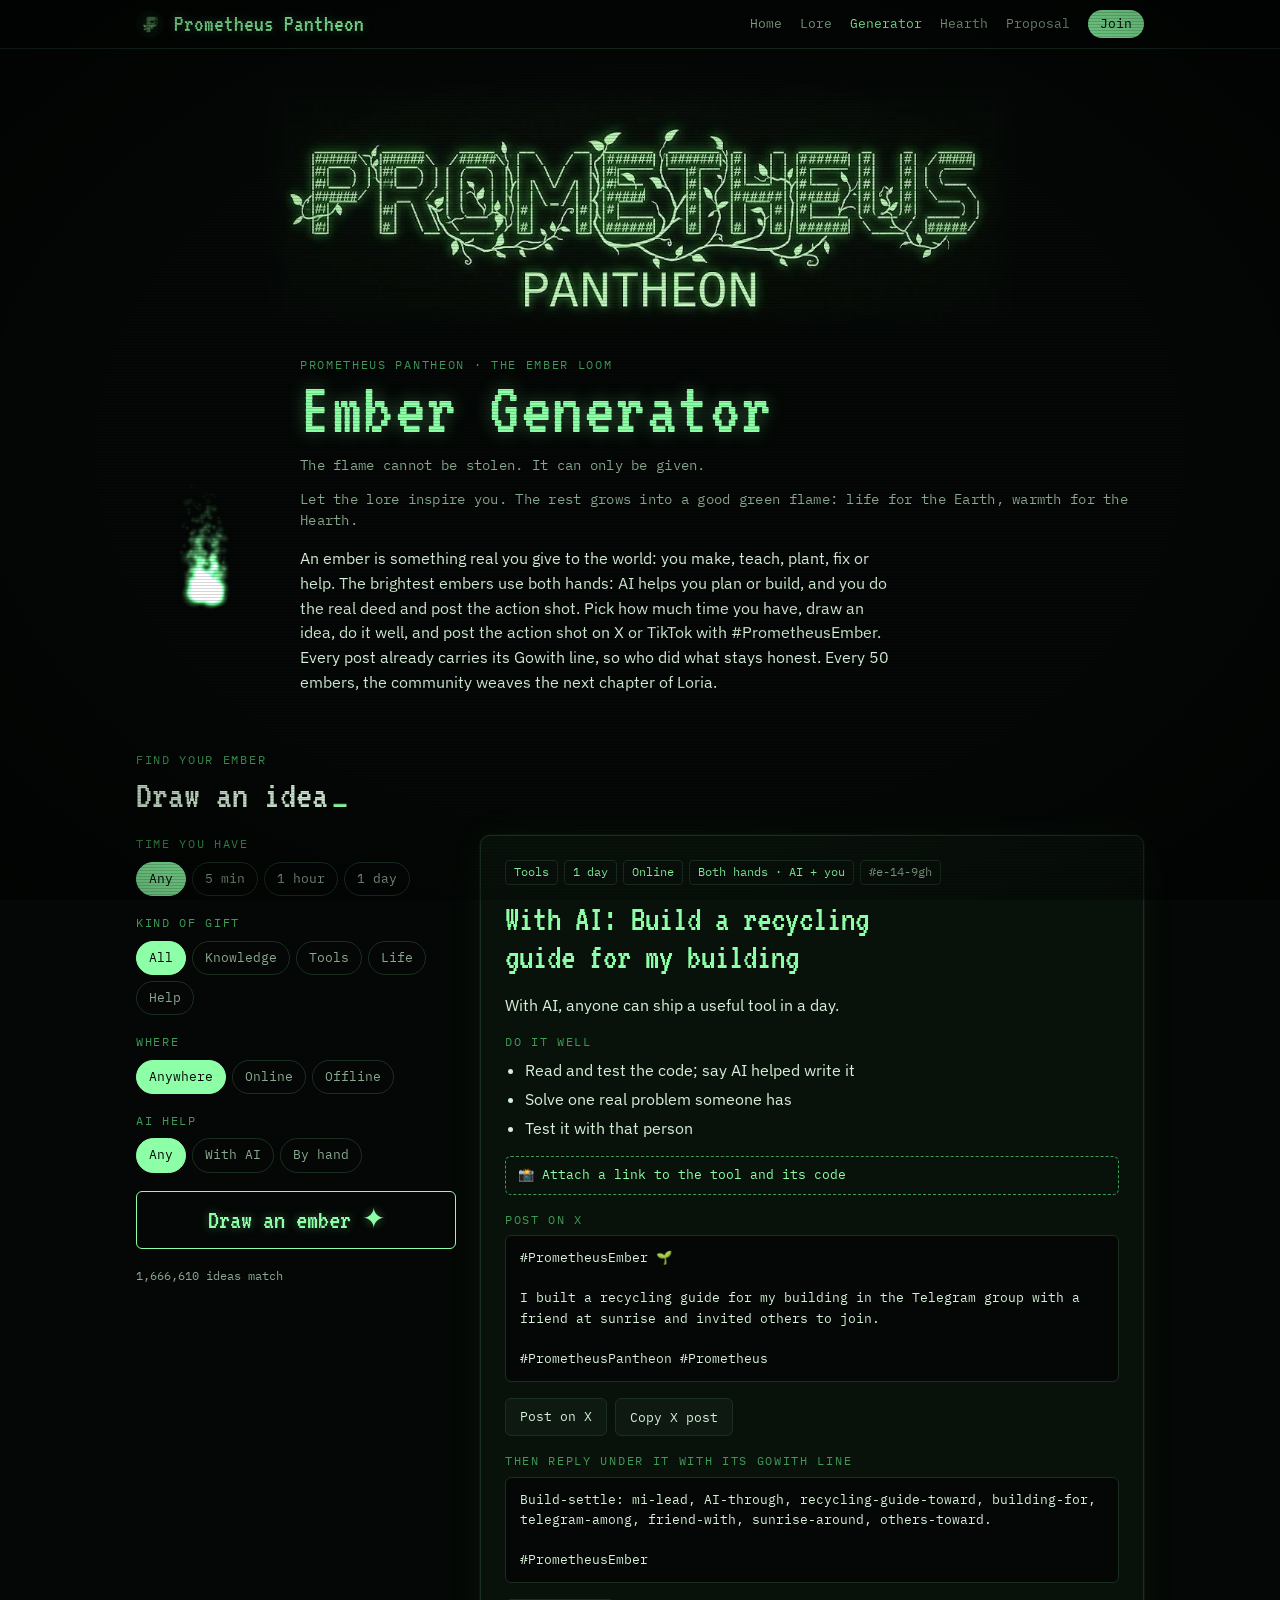
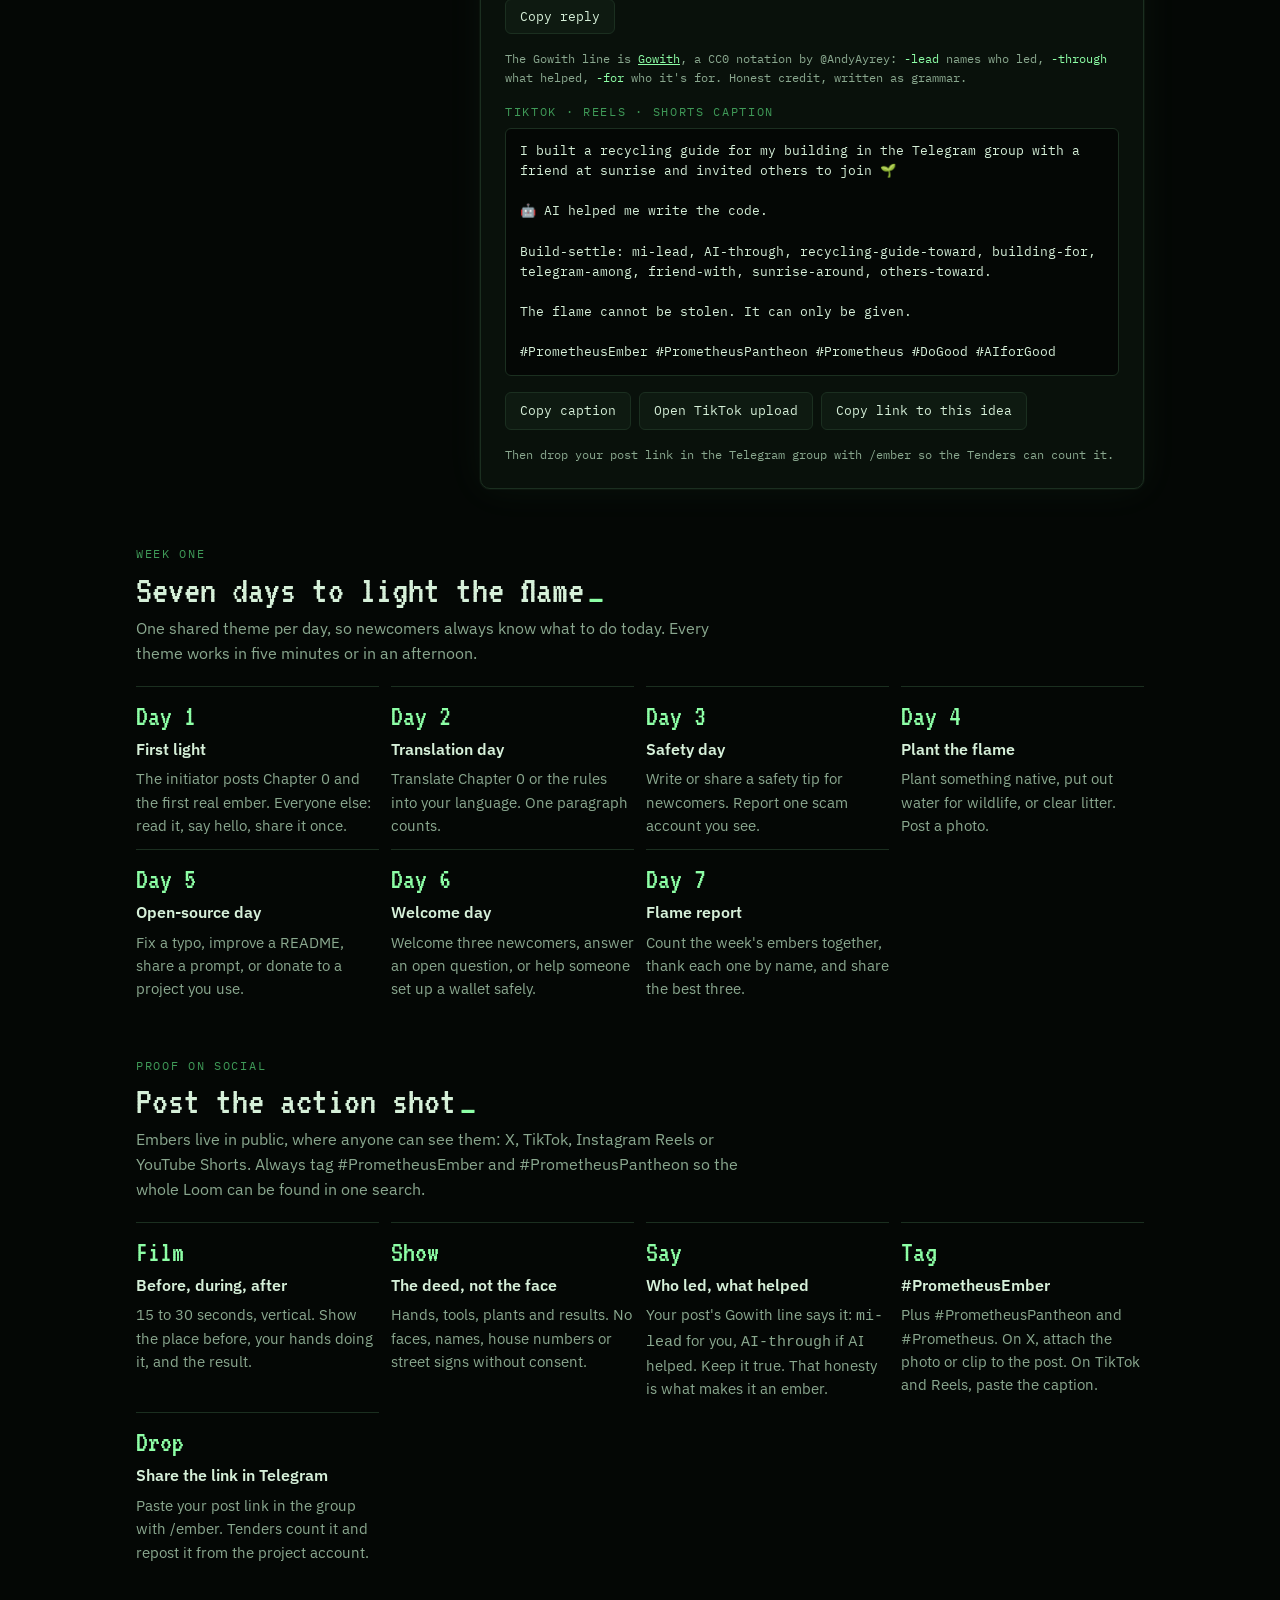
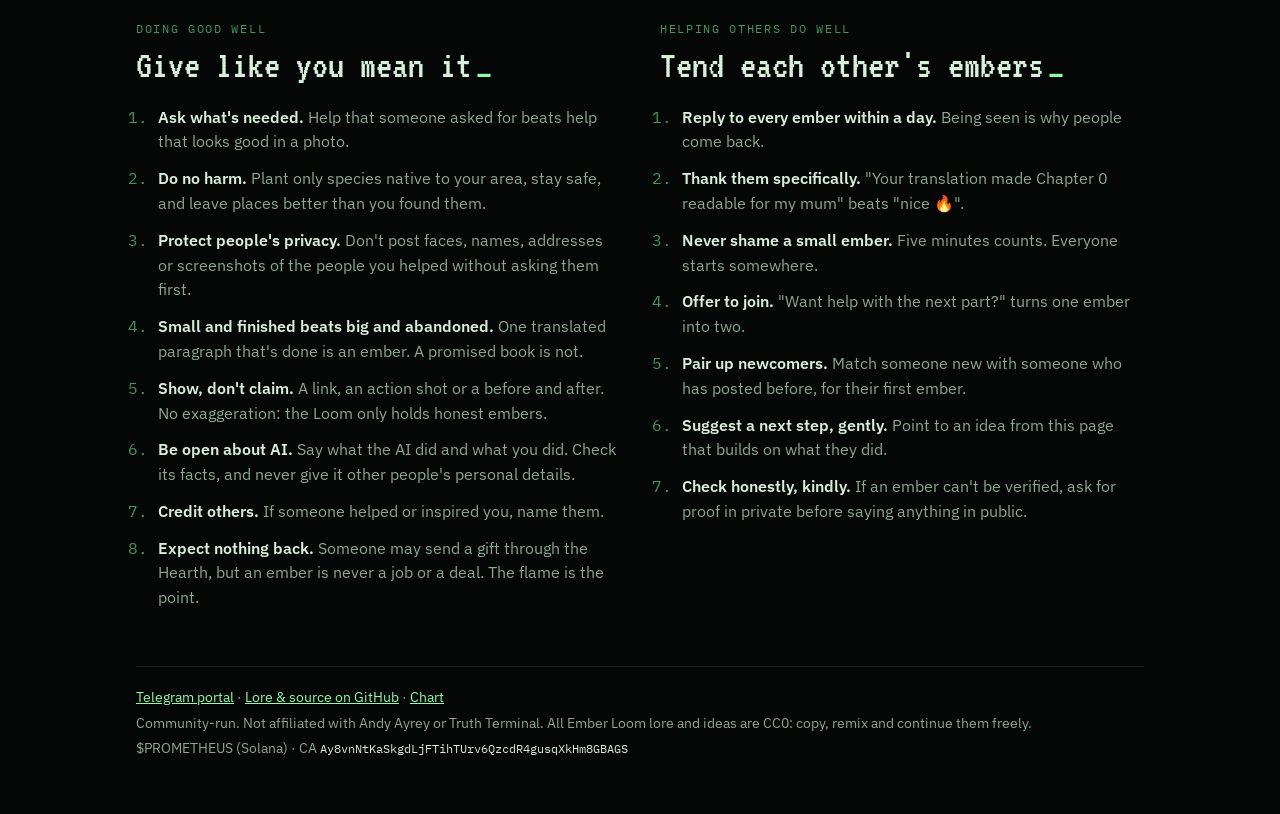
==== commit 9097b051: "Dynamic generator: 1.6M+ distinct ideas, Gowith in every post, shareable idea links" ====
--- a/generator.html
+++ b/generator.html
@@ -174,8 +174,9 @@
 .btn:hover { border-color: var(--flame-dim); }
 .count { font-family: var(--font-mono); font-size: 12px; color: var(--muted); }
 .empty { color: var(--muted); }
-.gowith { display: grid; gap: 10px; border-top: 1px solid var(--line); padding-top: 14px; }
-.gowith code { font-family: var(--font-mono); font-size: 12px; color: var(--flame); }
+.tag--code { color: var(--muted); }
+.attach { font-family: var(--font-mono); font-size: 13px; color: var(--flame); border: 1px dashed var(--flame-dim); border-radius: 6px; padding: 8px 12px; }
+.gowith-note code { font-family: var(--font-mono); font-size: 12px; color: var(--flame); }
 
 /* Week */
 .week { display: grid; grid-template-columns: repeat(auto-fill, minmax(220px, 1fr)); gap: 12px; }
@@ -230,7 +231,8 @@
       <div class="eyebrow">Prometheus Pantheon · The Ember Loom</div>
       <h1>Ember Generator</h1>
       <p class="law">The flame cannot be stolen. It can only be given.</p>
-      <p class="intro">An ember is something real you give to the world: you make, teach, plant, fix or help. The brightest embers use both hands: AI helps you plan or build, and you do the real deed and post the action shot. Pick how much time you have, draw an idea, do it well, and post the action shot on X or TikTok with #PrometheusEmber. Every 50 embers, the community weaves the next chapter of Loria.</p>
+      <p class="law">Let the lore inspire you. The rest grows into a good green flame: life for the Earth, warmth for the Hearth.</p>
+      <p class="intro">An ember is something real you give to the world: you make, teach, plant, fix or help. The brightest embers use both hands: AI helps you plan or build, and you do the real deed and post the action shot. Pick how much time you have, draw an idea, do it well, and post the action shot on X or TikTok with #PrometheusEmber. Every post already carries its Gowith line, so who did what stays honest. Every 50 embers, the community weaves the next chapter of Loria.</p>
     </div>
   </header>
 
@@ -283,7 +285,7 @@
     <div class="week">
       <div class="day"><div class="num">Film</div><h3>Before, during, after</h3><p>15 to 30 seconds, vertical. Show the place before, your hands doing it, and the result.</p></div>
       <div class="day"><div class="num">Show</div><h3>The deed, not the face</h3><p>Hands, tools, plants and results. No faces, names, house numbers or street signs without consent.</p></div>
-      <div class="day"><div class="num">Say</div><h3>What AI did, what you did</h3><p>One honest line each. If AI only planned it, say so. That honesty is what makes it an ember.</p></div>
+      <div class="day"><div class="num">Say</div><h3>Who led, what helped</h3><p>Your post's Gowith line says it: <code>mi-lead</code> for you, <code>AI-through</code> if AI helped. Keep it true. That honesty is what makes it an ember.</p></div>
       <div class="day"><div class="num">Tag</div><h3>#PrometheusEmber</h3><p>Plus #PrometheusPantheon and #Prometheus. On X, attach the photo or clip to the post. On TikTok and Reels, paste the caption.</p></div>
       <div class="day"><div class="num">Drop</div><h3>Share the link in Telegram</h3><p>Paste your post link in the group with /ember. Tenders count it and repost it from the project account.</p></div>
     </div>
@@ -483,6 +485,372 @@
     proof: "a joint post", action: "I teamed up with [someone] for a joint ember" }
 ];
 
+// --- generated ideas start ---
+// Deed families. Each "what" can bring its own sensible places and beneficiaries;
+// every counted combination is a distinct sentence with its own Gowith line.
+const L = (en, gw, extra) => Object.assign({ en, gw }, extra || {});
+const NONE = [L("", "")];
+const P = {
+  street: L("in my street", "street"), park: L("in a local park", "park"), school: L("in a school garden", "school-garden"),
+  river: L("along a riverbank", "riverbank"), beach: L("on a beach", "beach"), balcony: L("on my balcony", "balcony"),
+  courtyard: L("in my building's courtyard", "courtyard"), garden: L("in a community garden", "community-garden"),
+  trail: L("along a forest trail", "forest-trail"), playground: L("at a playground", "playground"), busstop: L("around a bus stop", "bus-stop"),
+  work: L("at my workplace", "workplace"), library: L("at the library", "library"), market: L("at the market", "market"),
+  lake: L("on a lakeshore", "lakeshore"), field: L("around a sports field", "sports-field"), home: L("at home", "home"),
+  yard: L("in my garden", "my-garden"), carpark: L("around a car park", "car-park"), schoolgate: L("near a school gate", "school-gate"),
+  building: L("in my building", "building"), hood: L("in my neighbourhood", "neighbourhood"), centre: L("at a community centre", "community-centre"),
+  theirs: L("at their place", "their-home"), repaircafe: L("at a repair café", "repair-cafe"),
+  tg: L("in the Telegram group", "telegram"), x: L("on X", "x"), github: L("on GitHub", "github"), gitlab: L("on GitLab", "gitlab"),
+  codeberg: L("on Codeberg", "codeberg"), wiki: L("on Wikipedia", "wikipedia"), osm: L("on OpenStreetMap", "openstreetmap"),
+  forum: L("on a forum I use", "forum"), discord: L("on a Discord I'm in", "discord"), local: L("in a local online group", "local-group"),
+  weblate: L("on a translation platform", "translation-platform"), print: L("on paper for the notice board", "notice-board")
+};
+const at = keys => keys.map(k => P[k]);
+const WITH = [L("", ""), L(" with a friend", "friend-with"), L(" with my kids", "kids-with"), L(" with my family", "family-with"),
+  L(" with a colleague", "colleague-with"), L(" with my partner", "partner-with"), L(" with someone new from the group", "newcomer-with")];
+const WITH_FEW = [L("", ""), L(" with a friend", "friend-with"), L(" with someone new from the group", "newcomer-with")];
+const WHEN = [L("", ""), L(" this weekend", "weekend-around"), L(" on my lunch break", "lunch-around"), L(" before work", "morning-around"),
+  L(" on a rainy day", "rain-around"), L(" at sunrise", "sunrise-around"), L(" after school", "after-school-around"),
+  L(" on a day off", "day-off-around"), L(" in the evening", "evening-around")];
+const SPREAD = [L("", ""), L(" and showed someone how", "someone-toward"), L(" and invited others to join", "others-toward"),
+  L(" for the first time", "first-time-around"), L(" and wrote a short how-to", "how-to-toward")];
+const PEOPLE = [L("a grandparent", "grandparent"), L("a parent", "parent"), L("a neighbour", "neighbour"), L("a student", "student"),
+  L("someone new in town", "newcomer"), L("an elderly neighbour", "elder-neighbour"), L("a single parent", "single-parent"), L("a new parent", "new-parent")];
+const LANGS = ["French", "Spanish", "Portuguese", "German", "Italian", "Dutch", "Polish", "Ukrainian", "Romanian", "Greek", "Turkish", "Arabic",
+  "Persian", "Hebrew", "Hindi", "Bengali", "Urdu", "Tamil", "Indonesian", "Malay", "Vietnamese", "Thai", "Tagalog", "Japanese", "Korean",
+  "Mandarin", "Swahili", "Amharic", "Yoruba", "Russian"].map(l => L(l, l.toLowerCase()));
+
+const FAMILIES = [
+  { root: "Plant-settle", kind: "Life", time: "1 hour", place: "Offline", with: WITH,
+    why: "The green flame grows things. This one grows for real.",
+    tips: ["Choose species native to your area, never invasive ones", "Plant only where it's allowed, and ask first", "Come back to water it next week"],
+    proof: "a photo of what you planted",
+    ai: { task: "find which species are native here", tip: "AI can be wrong about species: confirm with a local nursery or an official native-plant list" },
+    where: at(["park", "school", "balcony", "courtyard", "garden", "work", "yard", "schoolgate", "hood"]),
+    for: [L("pollinators", "pollinators"), L("birds", "birds"), L("my neighbours", "neighbours"), L("the soil", "soil"),
+      L("shade on hot days", "shade"), L("the kids nearby", "kids"), L("people walking by", "passers-by")],
+    what: [L("native wildflowers", "wildflowers"), L("a pollinator patch", "pollinator-patch"), L("a herb planter", "herbs"),
+      L("vegetable seedlings", "seedlings"), L("native grasses", "native-grasses"), L("sunflowers", "sunflowers"), L("spring bulbs", "bulbs"),
+      L("a native tree", "native-tree", { where: at(["park", "school", "garden", "yard", "schoolgate", "hood"]) }),
+      L("a fruit tree", "fruit-tree", { where: at(["school", "garden", "yard", "courtyard"]) }),
+      L("a small hedge", "hedge", { where: at(["school", "garden", "yard", "courtyard", "work"]) }),
+      L("a native shrub", "native-shrub", { where: at(["park", "school", "garden", "yard", "courtyard", "work"]) }),
+      L("climbing plants on a bare wall", "climbers", { where: at(["courtyard", "school", "work", "yard", "garden"]) })],
+    title: s => `Plant ${s.what.en} ${s.where.en}`,
+    action: s => `I planted ${s.what.en} ${s.where.en} for ${s.for.en}`,
+    gw: s => [`${s.what.gw}-with`, `${s.where.gw}-among`, `${s.for.gw}-for`] },
+
+  { root: "Clean-settle", kind: "Life", time: "1 hour", place: "Offline", with: WITH,
+    why: "Visible, local, and anyone can do it.",
+    tips: ["Wear gloves and skip sharp or hazardous items", "Sort recycling if you can", "Photograph the bag, not people"],
+    proof: "a photo of the bag",
+    ai: { task: "plan a safe route and a short invite", tip: "Check local rules before you go; AI doesn't know them" },
+    where: at(["street", "park", "river", "beach", "trail", "playground", "busstop", "lake", "field", "market", "carpark", "schoolgate", "hood"]),
+    for: [L("wildlife", "wildlife"), L("the kids who play there", "kids"), L("everyone passing by", "passers-by"), L("the birds", "birds"), L("my neighbourhood", "neighbourhood")],
+    what: [L("litter", "litter"), L("plastic bottles", "plastic"), L("cigarette butts", "cigarette-butts"), L("cans and wrappers", "wrappers"),
+      L("plastic bags", "plastic-bags"), L("food packaging", "packaging"), L("balloon scraps", "balloon-scraps"),
+      L("fishing line", "fishing-line", { where: at(["river", "beach", "lake"]) })],
+    title: s => `Clear ${s.what.en} ${s.where.en}`,
+    action: s => `I cleared ${s.what.en} ${s.where.en} for ${s.for.en}`,
+    gw: s => [`${s.what.gw}-from`, `${s.where.gw}-among`, `${s.for.gw}-for`] },
+
+  { root: "Shelter-settle", kind: "Life", time: "1 hour", place: "Offline", with: WITH,
+    why: "Small shelters give wildlife a place to rest, drink and raise young.",
+    tips: ["Check which species actually live near you", "Keep it clean and out of reach of cats", "Put it somewhere quiet and shaded"],
+    proof: "a photo of it in place",
+    ai: { task: "check which species live nearby and what they need", tip: "Confirm with a local wildlife group before building" },
+    where: at(["balcony", "courtyard", "school", "garden", "work", "yard"]),
+    for: NONE,
+    what: [L("a water dish for birds", "water-dish", { gwFor: "birds" }), L("a water dish for insects", "insect-water", { gwFor: "insects" }),
+      L("a bird feeder", "bird-feeder", { gwFor: "birds" }), L("a bee hotel", "bee-hotel", { gwFor: "wild-bees" }),
+      L("a nest box", "nest-box", { gwFor: "birds" }), L("a log pile for insects", "log-pile", { gwFor: "insects" }),
+      L("a butterfly feeder", "butterfly-feeder", { gwFor: "butterflies" }), L("a hedgehog doorway in a fence", "hedgehog-gap", { gwFor: "hedgehogs", where: at(["yard", "garden", "school"]) })],
+    title: s => `Put out ${s.what.en} ${s.where.en}`,
+    action: s => `I put out ${s.what.en} ${s.where.en}`,
+    gw: s => [`${s.what.gw}-through`, `${s.where.gw}-among`, `${s.what.gwFor}-for`] },
+
+  { root: "Repair-settle", kind: "Help", time: "1 hour", place: "Offline", with: WITH,
+    why: "Every repair keeps something out of the bin and someone's day running.",
+    tips: ["Ask what they need before you start", "Stay safe: unplug and use the right tools", "Show them how, so they can do it next time"],
+    proof: "a before and after photo",
+    ai: { task: "work out what was broken and how to fix it", tip: "Double-check AI repair steps before touching anything electrical" },
+    where: at(["theirs", "building", "street", "repaircafe", "centre"]),
+    for: PEOPLE,
+    what: [L("a bike", "bike"), L("a wobbly chair", "chair"), L("a broken toy", "toy"), L("a torn jacket", "jacket"), L("a squeaky door", "door"),
+      L("a leaky tap", "tap"), L("a stuck zip", "zip"), L("a garden tool", "garden-tool"), L("a loose shelf", "shelf"), L("a broken umbrella", "umbrella"),
+      L("a pair of shoes", "shoes"), L("a lamp", "lamp")],
+    title: s => `Repair ${s.what.en} for ${s.for.en}`,
+    action: s => `I repaired ${s.what.en} for ${s.for.en} ${s.where.en}`,
+    gw: s => [`${s.what.gw}-across`, `${s.for.gw}-for`, `${s.where.gw}-among`] },
+
+  { root: "Help-settle", kind: "Help", time: "1 hour", place: "Offline", with: WITH,
+    why: "The most local fire there is.",
+    tips: ["Ask what they actually need", "Respect their pace and their privacy", "Don't post anything about them without asking"],
+    proof: "a short note, no names or photos of them unless they agree",
+    ai: { task: "plan it and find the right information", tip: "Never give AI their personal details" },
+    where: at(["street", "building", "hood"]),
+    for: PEOPLE,
+    what: [L("carry their groceries", "groceries"), L("set up their new phone", "phone"), L("fill in a form", "form"), L("move some furniture", "furniture"),
+      L("walk their dog", "dog"), L("clear snow or leaves", "path"), L("hang some shelves", "shelves"), L("water their plants", "plants"),
+      L("take out heavy bins", "bins"), L("find a reliable doctor or service", "service")],
+    title: s => `Help ${s.for.en} ${s.what.en}`,
+    action: s => `I helped ${s.for.en} ${s.what.en} ${s.where.en}`,
+    gw: s => [`${s.for.gw}-for`, `${s.what.gw}-with`, `${s.where.gw}-among`] },
+
+  { root: "Cook-settle", kind: "Help", time: "1 hour", place: "Offline", with: WITH,
+    why: "A meal is the warmest kind of fire.",
+    tips: ["Ask about allergies and diet first", "Label what's in it", "Deliver it fresh, in a container they keep"],
+    proof: "a photo of the food (no people unless they agree)",
+    ai: { task: "find a recipe that fits their diet", tip: "Check allergens yourself; AI recipes can miss them" },
+    where: NONE,
+    for: [L("a neighbour", "neighbour"), L("a new parent", "new-parent"), L("someone who is unwell", "unwell"), L("a busy friend", "busy-friend"),
+      L("an elderly neighbour", "elder-neighbour"), L("a student far from home", "student")],
+    what: [L("a warm meal", "meal"), L("a pot of soup", "soup"), L("fresh bread", "bread"), L("a batch of cookies", "cookies"), L("a week of lunches", "lunches")],
+    title: s => `Cook ${s.what.en} for ${s.for.en}`,
+    action: s => `I cooked ${s.what.en} for ${s.for.en}`,
+    gw: s => [`${s.what.gw}-toward`, `${s.for.gw}-for`] },
+
+  { root: "Give-settle", kind: "Help", time: "1 hour", place: "Offline", with: WITH,
+    why: "Things you don't use can keep someone warm, fed or learning.",
+    tips: ["Ask what's actually needed first", "Give only clean, working things", "Drop off sealed food only"],
+    proof: "a photo of what you gave (no people)",
+    where: NONE,
+    for: [L("a shelter", "shelter"), L("a school", "school"), L("my neighbours", "neighbours"), L("a little free library", "free-library"), L("a charity shop", "charity-shop")],
+    what: [L("books", "books"), L("warm clothes", "warm-clothes"), L("toys", "toys"), L("seeds", "seeds"), L("school supplies", "school-supplies"),
+      L("blankets", "blankets"), L("kitchen tools", "kitchen-tools"), L("board games", "board-games"),
+      L("sealed food", "food", { for: [L("a food bank", "food-bank"), L("a shelter", "shelter"), L("a community fridge", "community-fridge")] })],
+    title: s => `Give ${s.what.en} to ${s.for.en}`,
+    action: s => `I gave ${s.what.en} to ${s.for.en}`,
+    gw: s => [`${s.what.gw}-with`, `${s.for.gw}-toward`] },
+
+  { root: "Thank-settle", kind: "Help", time: "5 min", place: "Offline", with: WITH_FEW,
+    why: "Gratitude is an ember that creates more embers.",
+    tips: ["Name exactly what they do well", "Keep it short and real", "Don't photograph them without asking"],
+    proof: "a short note on who you thanked (no photos without consent)",
+    where: NONE,
+    for: [L("their daily work", "daily-work"), L("a small kindness", "kindness"), L("their patience", "patience"), L("keeping things running", "care")],
+    what: [L("a bus driver", "bus-driver"), L("a nurse", "nurse"), L("a teacher", "teacher"), L("a cleaner", "cleaner"), L("a librarian", "librarian"),
+      L("a delivery rider", "delivery-rider"), L("a shop worker", "shop-worker"), L("a volunteer", "volunteer"), L("a postal worker", "postal-worker"),
+      L("a caretaker", "caretaker"), L("an open-source maintainer", "maintainer"), L("a mentor", "mentor")],
+    title: s => `Thank ${s.what.en}`,
+    action: s => `I thanked ${s.what.en} for ${s.for.en}`,
+    gw: s => [`${s.what.gw}-toward`, `${s.for.gw}-around`] },
+
+  { root: "Teach-settle", kind: "Knowledge", time: "1 hour", place: "Offline", with: WITH_FEW,
+    why: "Knowledge passed hand to hand is the oldest kind of fire.",
+    tips: ["Let them do it themselves", "Go slowly and check they're comfortable", "Ask before sharing anything about them"],
+    proof: "a short note on what you taught (no names unless they agree)",
+    ai: { task: "build a short lesson plan", tip: "Test the AI's steps yourself before teaching them" },
+    where: at(["theirs", "library", "centre", "work", "home"]),
+    for: PEOPLE,
+    what: [L("how to spot a phishing message", "phishing"), L("how to turn on two-factor login", "two-factor"), L("how to use a password manager", "password-manager"),
+      L("how to back up their photos", "backup"), L("how to make a video call", "video-call"), L("how to fix a bike puncture", "puncture"),
+      L("how to cook a simple meal", "cooking"), L("how to recognise native plants", "native-plants"), L("how to compost", "compost"),
+      L("how to use an AI assistant safely", "ai-safety"), L("how to make a budget", "budget"), L("how to sew on a button", "sewing"),
+      L("how to read a bus timetable app", "transit-app"), L("how to spot fake news", "fake-news")],
+    title: s => `Teach ${s.for.en} ${s.what.en}`,
+    action: s => `I taught ${s.for.en} ${s.what.en} ${s.where.en}`,
+    gw: s => [`${s.what.gw}-with`, `${s.for.gw}-toward`, `${s.where.gw}-among`] },
+
+  { root: "Translate-settle", kind: "Knowledge", time: "1 hour", place: "Online", with: WITH_FEW,
+    why: "Every translation opens a door to a new community.",
+    tips: ["Translate the meaning, not word for word", "Ask a native speaker to reread it", "Say which parts AI did and which you fixed"],
+    proof: "the translated text, or a link to it",
+    ai: { task: "draft the translation", tip: "Have a native speaker check every line; AI misses nuance" },
+    where: NONE,
+    for: LANGS,
+    what: [L("Chapter 0", "chapter", { where: at(["tg", "github"]) }), L("the newcomer safety checklist", "checklist", { where: at(["tg", "local"]) }),
+      L("a local association's flyer", "flyer", { where: at(["print", "local"]) }), L("an open-source app's interface", "app-interface", { where: at(["weblate", "github"]) }),
+      L("a short Wikipedia article", "wiki-article", { where: at(["wiki"]) }), L("the Ember Generator", "generator", { where: at(["github"]) })],
+    title: s => `Translate ${s.what.en} into ${s.for.en}`,
+    action: s => `I translated ${s.what.en} into ${s.for.en} ${s.where.en}`,
+    gw: s => [`${s.what.gw}-from`, `${s.for.gw}-readers-for`, `${s.where.gw}-among`] },
+
+  { root: "Explain-settle", kind: "Knowledge", time: "1 hour", place: "Online", with: WITH_FEW,
+    why: "Clear explainers bring in people who would never read the lore.",
+    tips: ["Pick one idea and keep it short", "Use plain words, no jargon", "End with one link to learn more"],
+    proof: "a link to it",
+    ai: { task: "structure it and find simple examples", tip: "Fact-check everything AI writes before posting" },
+    where: at(["x", "tg", "forum", "discord", "local"]),
+    for: [L("newcomers", "newcomers"), L("kids", "kids"), L("grandparents", "grandparents"), L("my group", "group"), L("non-tech friends", "non-tech-friends")],
+    what: [L("hyperstition", "hyperstition"), L("seed phrase safety", "seed-safety"), L("how AI models learn", "ai-learning"), L("why native plants matter", "native-plants"),
+      L("what open source is", "open-source"), L("how to spot a scam", "scams"), L("composting", "compost"), L("what Gowith is", "gowith"),
+      L("how to protect their privacy online", "privacy"), L("how recycling really works", "recycling")],
+    title: s => `Explain ${s.what.en} for ${s.for.en}`,
+    action: s => `I explained ${s.what.en} for ${s.for.en} ${s.where.en}`,
+    gw: s => [`${s.what.gw}-with`, `${s.for.gw}-for`, `${s.where.gw}-among`] },
+
+  { root: "Map-settle", kind: "Knowledge", time: "1 hour", place: "Online", with: WITH_FEW,
+    why: "Open maps help millions of people find what they need.",
+    tips: ["Only add what you've seen yourself", "Follow the map's editing guidelines", "Add a short edit note"],
+    proof: "a link to your edit",
+    ai: { task: "check what's missing in my area", tip: "Verify on the ground; never copy from copyrighted maps" },
+    where: at(["osm"]),
+    for: [L("my town", "town"), L("people with reduced mobility", "mobility"), L("cyclists", "cyclists"), L("visitors", "visitors"), L("parents with prams", "parents")],
+    what: [L("a public water fountain", "fountain"), L("a bench", "bench"), L("a bike rack", "bike-rack"), L("a wheelchair ramp", "ramp"),
+      L("a recycling point", "recycling-point"), L("a public toilet", "toilet"), L("a community garden", "garden"), L("a defibrillator", "defibrillator"),
+      L("a step-free entrance", "step-free"), L("a little free library", "free-library"), L("a shaded rest spot", "shade-spot"), L("a safe crossing", "crossing")],
+    title: s => `Add ${s.what.en} to the open map`,
+    action: s => `I added ${s.what.en} ${s.where.en} for ${s.for.en}`,
+    gw: s => [`${s.what.gw}-toward`, `${s.where.gw}-through`, `${s.for.gw}-for`] },
+
+  { root: "Improve-settle", kind: "Knowledge", time: "1 hour", place: "Online", with: WITH_FEW,
+    why: "One good paragraph on Wikipedia is read by thousands of strangers.",
+    tips: ["Cite a reliable source for every fact", "Write neutrally, no promotion", "Never edit about yourself or people you know"],
+    proof: "a link to your edit",
+    ai: { task: "find sources and tighten the wording", tip: "Check every source yourself; AI can invent citations" },
+    where: at(["wiki"]),
+    for: [L("students", "students"), L("visitors", "visitors"), L("locals", "locals"), L("readers in other countries", "far-readers")],
+    what: [L("the article about my town", "town-article"), L("an article about a native plant", "plant-article"), L("an article about a local river", "river-article"),
+      L("an article about a local landmark", "landmark-article"), L("an article about a local bird", "bird-article"), L("a short history section", "history")],
+    title: s => `Improve ${s.what.en}`,
+    action: s => `I improved ${s.what.en} ${s.where.en} for ${s.for.en}`,
+    gw: s => [`${s.what.gw}-across`, `${s.where.gw}-through`, `${s.for.gw}-for`] },
+
+  { root: "Describe-settle", kind: "Knowledge", time: "1 hour", place: "Online", with: WITH_FEW,
+    why: "Accessibility lets everyone take part in the story.",
+    tips: ["Describe what matters, not every detail", "Keep it short and clear", "Ask someone who uses it if it helps"],
+    proof: "the result, or a link to it",
+    ai: { task: "draft it", tip: "Correct every AI draft; it misses details and context" },
+    where: at(["tg", "x", "github", "local"]),
+    for: [L("blind readers", "blind-readers"), L("deaf viewers", "deaf-viewers"), L("people with dyslexia", "dyslexic-readers"), L("older readers", "older-readers")],
+    what: [L("alt text to community images", "alt-text"), L("captions to a video", "captions"), L("a plain-language summary to a long post", "plain-summary"),
+      L("a clearer layout to a flyer", "clear-layout"), L("a transcript to a voice note", "transcript")],
+    title: s => `Add ${s.what.en}`,
+    action: s => `I added ${s.what.en} ${s.where.en} for ${s.for.en}`,
+    gw: s => [`${s.what.gw}-toward`, `${s.where.gw}-among`, `${s.for.gw}-for`] },
+
+  { root: "Build-settle", kind: "Tools", time: "1 day", place: "Online", with: WITH_FEW,
+    why: "With AI, anyone can ship a useful tool in a day.",
+    tips: ["Solve one real problem someone has", "Test it with that person", "Publish the code openly"],
+    proof: "a link to the tool and its code",
+    ai: { task: "write the code", tip: "Read and test the code; say AI helped write it" },
+    where: at(["github", "codeberg", "tg"]),
+    for: [L("my family", "family"), L("my club", "club"), L("my building", "building"), L("a local association", "association"), L("the group", "group"), L("my class", "class")],
+    what: [L("a watering reminder", "watering-reminder"), L("a fair bill splitter", "bill-splitter"), L("a recycling guide", "recycling-guide"),
+      L("a shared chore list", "chore-list"), L("a lost-and-found page", "lost-found"), L("a volunteer sign-up sheet", "sign-up"), L("a tool-lending list", "tool-library"),
+      L("a carpool board", "carpool"), L("a seed-swap list", "seed-swap"), L("a simple event calendar", "calendar")],
+    title: s => `Build ${s.what.en} for ${s.for.en}`,
+    action: s => `I built ${s.what.en} for ${s.for.en} ${s.where.en}`,
+    gw: s => [`${s.what.gw}-toward`, `${s.for.gw}-for`, `${s.where.gw}-among`] },
+
+  { root: "Fix-settle", kind: "Tools", time: "1 hour", place: "Online", with: WITH_FEW,
+    why: "Open-source projects run on small fixes from strangers.",
+    tips: ["Look for 'good first issue' labels", "Follow the project's contribution guide", "Keep the change small and clear"],
+    proof: "a link to your pull request",
+    ai: { task: "understand the code", tip: "Check every AI-suggested change before submitting" },
+    where: at(["github", "gitlab", "codeberg"]),
+    for: [L("an app I use", "app"), L("a library my apps use", "library"), L("a small project", "small-project"), L("a tool my friends use", "friends-tool")],
+    what: [L("a typo", "typo"), L("a broken link", "broken-link"), L("an unclear install step", "install-step"), L("a missing translation", "translation"),
+      L("an accessibility bug", "accessibility-bug"), L("an outdated example", "example"), L("a confusing error message", "error-message"), L("a missing test", "test")],
+    title: s => `Fix ${s.what.en} in ${s.for.en}`,
+    action: s => `I fixed ${s.what.en} in ${s.for.en} ${s.where.en}`,
+    gw: s => [`${s.what.gw}-across`, `${s.for.gw}-for`, `${s.where.gw}-among`] },
+
+  { root: "Share-settle", kind: "Tools", time: "5 min", place: "Online", with: WITH_FEW,
+    why: "A tested tool or template saves someone else an hour.",
+    tips: ["Share only what you've really used", "Show one real example", "Say what it's bad at too"],
+    proof: "the post itself",
+    ai: { task: "polish the wording", tip: "Keep your real example; don't let AI invent results" },
+    where: at(["x", "tg", "forum", "github"]),
+    for: [L("planning a cleanup", "cleanup"), L("learning a language", "language-learning"), L("studying", "studying"), L("budgeting", "budgeting"),
+      L("job applications", "job-hunting"), L("writing a hard letter", "hard-letter"), L("starting a garden", "gardening")],
+    what: [L("a prompt", "prompt"), L("a checklist", "checklist"), L("a template", "template"), L("a spreadsheet", "spreadsheet")],
+    title: s => `Share ${s.what.en} for ${s.for.en}`,
+    action: s => `I shared ${s.what.en} for ${s.for.en} ${s.where.en}`,
+    gw: s => [`${s.what.gw}-with`, `${s.for.gw}-around`, `${s.where.gw}-among`] },
+
+  { root: "Report-settle", kind: "Tools", time: "5 min", place: "Online", with: NONE,
+    why: "Every scam reported is one fewer person drained.",
+    tips: ["Report it through the platform, don't engage", "Never click or test the link", "Warn the group without sharing the scam"],
+    proof: "a note that you reported it (no scam links)",
+    where: at(["tg", "x", "discord", "forum", "local"]),
+    for: [L("the community", "community"), L("newcomers", "newcomers"), L("older members", "older-members")],
+    what: [L("a scam account", "scam-account"), L("a phishing link", "phishing-link"), L("a fake giveaway", "fake-giveaway"), L("an impersonator", "impersonator"),
+      L("a fake support DM", "fake-support"), L("a wallet drainer site", "drainer")],
+    title: s => `Report ${s.what.en}`,
+    action: s => `I reported ${s.what.en} ${s.where.en} to protect ${s.for.en}`,
+    gw: s => [`${s.what.gw}-against`, `${s.where.gw}-among`, `${s.for.gw}-for`] },
+
+  { root: "Welcome-settle", kind: "Help", time: "5 min", place: "Online", with: NONE,
+    why: "The first reply someone gets decides whether they stay.",
+    tips: ["Greet them by name", "Point them to /ca, /rules and /idea", "Ask what brought them here"],
+    proof: "a note in the Embers topic",
+    where: at(["tg", "discord", "forum", "local"]),
+    for: NONE,
+    what: [L("three newcomers", "newcomers"), L("a quiet member", "quiet-member"), L("someone who asked for help", "asker"), L("a returning member", "returning-member")],
+    title: s => `Welcome ${s.what.en}`,
+    action: s => `I welcomed ${s.what.en} ${s.where.en}`,
+    gw: s => [`${s.what.gw}-toward`, `${s.where.gw}-among`] },
+
+  { root: "Donate-settle", kind: "Help", time: "5 min", place: "Online", with: NONE,
+    why: "Small, regular gifts keep the work of others alive.",
+    tips: ["Any amount counts", "Give only through official donation pages", "Blur personal and payment details in your proof"],
+    proof: "the cause's name and a blurred receipt",
+    where: NONE, for: NONE,
+    what: [L("an open-source project I use", "open-source"), L("a food bank", "food-bank"), L("an animal shelter", "animal-shelter"), L("a wildlife rescue", "wildlife-rescue"),
+      L("my local library", "library"), L("a tree-planting group", "tree-planters"), L("a river cleanup group", "river-cleanup"), L("a refugee welcome group", "refugee-welcome"),
+      L("a children's hospital", "childrens-hospital"), L("a community radio", "community-radio")],
+    title: s => `Donate to ${s.what.en}`,
+    action: s => `I donated to ${s.what.en}`,
+    gw: s => [`${s.what.gw}-toward`] },
+
+  { root: "Volunteer-settle", kind: "Help", time: "1 day", place: "Offline", with: WITH,
+    why: "Showing up where others already work multiplies the effect.",
+    tips: ["Ask how you can help most", "Follow the organisers' lead", "Credit them in your post"],
+    proof: "a photo, with the organisers' agreement",
+    where: NONE, for: NONE,
+    what: [L("at a food bank", "food-bank"), L("at an animal shelter", "animal-shelter"), L("at a community garden", "community-garden"), L("at a repair café", "repair-cafe"),
+      L("at a cleanup day", "cleanup-day"), L("at a library reading hour", "reading-hour"), L("at a soup kitchen", "soup-kitchen"), L("at a tree-planting day", "planting-day"),
+      L("at a school fair", "school-fair"), L("at a blood donation drive", "blood-drive")],
+    title: s => `Volunteer ${s.what.en}`,
+    action: s => `I volunteered ${s.what.en}`,
+    gw: s => [`${s.what.gw}-among`] }
+];
+
+const _blocks = new Map();
+function famBlocks(f) {
+  // one block per "what": [where, for, with, when]
+  if (!_blocks.has(f)) {
+    _blocks.set(f, f.what.map(w => {
+      const lists = [w.where || f.where || NONE, w.for || f.for || NONE, f.with || WITH, WHEN, SPREAD];
+      return { w, lists, size: lists.reduce((n, l) => n * l.length, 1) };
+    }));
+  }
+  return _blocks.get(f);
+}
+function famSize(f, aiMode) {
+  const base = famBlocks(f).reduce((n, b) => n + b.size, 0);
+  const variants = aiMode === "With AI" ? (f.ai ? 1 : 0) : aiMode === "By hand" ? 1 : (f.ai ? 2 : 1);
+  return base * variants;
+}
+function famDecode(fi, idx, aiMode) {
+  const f = FAMILIES[fi];
+  let ai;
+  if (aiMode === "With AI") ai = true;
+  else if (aiMode === "By hand") ai = false;
+  else if (f.ai) { ai = idx % 2 === 1; idx = Math.floor(idx / 2); }
+  else ai = false;
+  let block;
+  for (const b of famBlocks(f)) { if (idx < b.size) { block = b; break; } idx -= b.size; }
+  const pick = block.lists.map(list => { const v = list[idx % list.length]; idx = Math.floor(idx / list.length); return v; });
+  const s = { what: block.w, where: pick[0], for: pick[1], with: pick[2], when: pick[3], spread: pick[4] };
+  const parts = ["mi-lead"].concat(ai ? ["AI-through"] : [], f.gw(s), [s.with.gw, s.when.gw, s.spread.gw])
+    .filter(p => p && !p.startsWith("-"));
+  const clean = t => t.replace(/\s+/g, " ").trim();
+  return {
+    kind: f.kind, time: f.time, place: f.place, ai,
+    title: (ai ? "With AI: " : "") + clean(f.title(s)),
+    why: f.why,
+    tips: ai ? [f.ai.tip].concat(f.tips.slice(0, 2)) : f.tips,
+    proof: f.proof,
+    action: clean(f.action(s) + s.with.en + s.when.en + s.spread.en),
+    aiTask: ai ? f.ai.task : null,
+    gw: `${f.root}: ${parts.join(", ")}.`
+  };
+}
+// --- generated ideas end ---
+
 const WEEK = [
   { title: "First light", text: "The initiator posts Chapter 0 and the first real ember. Everyone else: read it, say hello, share it once." },
   { title: "Translation day", text: "Translate Chapter 0 or the rules into your language. One paragraph counts." },
@@ -512,30 +880,50 @@
 const form = document.getElementById("filters");
 const result = document.getElementById("result");
 const count = document.getElementById("count");
-let last = null;
-
-function matches() {
+const xl = t => [...t].reduce((n, c) => n + (c.codePointAt(0) > 0x10FF ? 2 : 1), 0);
+const fmt = n => n.toLocaleString("en");
+let lastCode = null;
+
+function curatedOk(i, f) {
+  return (f.time === "Any" || i.time === f.time) && (f.kind === "All" || i.kind === f.kind) &&
+    (f.place === "Anywhere" || i.place === f.place) && (f.help === "Any" || (f.help === "With AI") === Boolean(i.ai));
+}
+function famOk(fam, f) {
+  return (f.time === "Any" || fam.time === f.time) && (f.kind === "All" || fam.kind === f.kind) &&
+    (f.place === "Anywhere" || fam.place === f.place);
+}
+function pool() {
   const f = Object.fromEntries(new FormData(form));
-  return IDEAS.filter(i =>
-    (f.time === "Any" || i.time === f.time) &&
-    (f.kind === "All" || i.kind === f.kind) &&
-    (f.place === "Anywhere" || i.place === f.place) &&
-    (f.help === "Any" || (f.help === "With AI") === Boolean(i.ai)));
-}
-
-function postText(idea) {
-  const hands = idea.ai ? `\n🤖 AI helped with: [what the AI did]\n🙌 I did: [what you did]\n` : "";
-  return `#PrometheusEmber 🌱\n\n${idea.action}.\n${hands}\n📸 [attach your ${idea.proof}]\n\n#PrometheusPantheon #Prometheus`;
-}
-
-function gowithText(idea) {
-  return `${idea.gw}\n\n#PrometheusEmber · Gowith`;
+  const cur = IDEAS.map((idea, k) => ({ idea, k })).filter(c => curatedOk(c.idea, f));
+  const fams = FAMILIES.map((fam, fi) => ({ fi, n: famOk(fam, f) ? famSize(fam, f.help) : 0 })).filter(x => x.n > 0);
+  return { f, cur, fams, total: cur.length + fams.reduce((n, x) => n + x.n, 0) };
+}
+function showCount(p) {
+  count.textContent = `${fmt(p.total)} idea${p.total === 1 ? "" : "s"} match`;
+}
+
+// Idea codes make every idea shareable: c-<n> for hand-picked, e-<family>-<index> for generated
+function fromCode(code) {
+  let m = /^c-(\d+)$/.exec(code);
+  if (m && IDEAS[+m[1]]) return Object.assign({ code }, IDEAS[+m[1]]);
+  m = /^e-(\d+)-([0-9a-z]+)$/.exec(code);
+  if (m && FAMILIES[+m[1]]) {
+    const fi = +m[1], idx = parseInt(m[2], 36);
+    if (idx < famSize(FAMILIES[fi], "Any")) return Object.assign({ code }, famDecode(fi, idx, "Any"));
+  }
+  return null;
+}
+
+function postParts(idea) {
+  const full = `#PrometheusEmber 🌱\n\n${idea.action}.\n\n${idea.gw}\n\n#PrometheusPantheon #Prometheus`;
+  if (xl(full) <= 280) return { main: full, reply: null };
+  return { main: `#PrometheusEmber 🌱\n\n${idea.action}.\n\n#PrometheusPantheon #Prometheus`, reply: `${idea.gw}\n\n#PrometheusEmber` };
 }
 
 function captionText(idea) {
-  const hands = idea.ai ? `\n🤖 AI helped with: [what the AI did]\n🙌 I did: [what you did]\n` : "";
+  const hands = idea.ai ? (idea.aiTask ? `\n🤖 AI helped me ${idea.aiTask}.\n` : `\n🤖 AI helped with: [what the AI did]\n`) : "";
   const tags = `#PrometheusEmber #PrometheusPantheon #Prometheus #DoGood${idea.ai ? " #AIforGood" : ""}`;
-  return `${idea.action} 🌱\n${hands}\nThe flame cannot be stolen. It can only be given.\n\n${tags}`;
+  return `${idea.action} 🌱\n${hands}\n${idea.gw}\n\nThe flame cannot be stolen. It can only be given.\n\n${tags}`;
 }
 
 function copyButton(btn, text, pre) {
@@ -545,10 +933,12 @@
       btn.textContent = "Copied";
       setTimeout(() => { btn.textContent = label; }, 1800);
     }).catch(() => {
-      const range = document.createRange();
-      range.selectNodeContents(pre);
-      const sel = getSelection(); sel.removeAllRanges(); sel.addRange(range);
-      btn.textContent = "Selected, press Ctrl/Cmd+C";
+      if (pre) {
+        const range = document.createRange();
+        range.selectNodeContents(pre);
+        const sel = getSelection(); sel.removeAllRanges(); sel.addRange(range);
+      }
+      btn.textContent = pre ? "Selected, press Ctrl/Cmd+C" : text;
     });
   });
 }
@@ -559,55 +949,67 @@
 
 function render(idea) {
   if (!idea) {
-    result.innerHTML = `<p class="empty">No idea matches all three choices. Loosen one of them and draw again.</p>`;
+    result.innerHTML = `<p class="empty">No idea matches these choices. Loosen one of them and draw again.</p>`;
     return;
   }
-  const text = postText(idea);
+  const { main, reply } = postParts(idea);
   const caption = captionText(idea);
+  const link = location.href.split("#")[0] + "#" + idea.code;
   result.innerHTML = `
-    <div class="tags"><span class="tag">${idea.kind}</span><span class="tag">${idea.time}</span><span class="tag">${idea.place}</span>${idea.ai ? `<span class="tag">Both hands · AI + you</span>` : ""}</div>
+    <div class="tags"><span class="tag">${idea.kind}</span><span class="tag">${idea.time}</span><span class="tag">${idea.place}</span>${idea.ai ? `<span class="tag">Both hands · AI + you</span>` : ""}<span class="tag tag--code">#${esc(idea.code)}</span></div>
     <h3>${esc(idea.title)}</h3>
     <p class="why">${esc(idea.why)}</p>
     <div><div class="eyebrow label">Do it well</div><ul>${idea.tips.map(t => `<li>${esc(t)}</li>`).join("")}</ul></div>
-    <div><div class="eyebrow label">Proof to post</div><p>${esc(idea.proof[0].toUpperCase() + idea.proof.slice(1))}.</p></div>
-    <div><div class="eyebrow label">Post on X</div><pre class="post" id="post-text">${esc(text)}</pre></div>
+    <p class="attach">📸 Attach ${esc(idea.proof)}</p>
+    <div><div class="eyebrow label">Post on X</div><pre class="post" id="post-text">${esc(main)}</pre></div>
     <div class="actions">
-      <a class="btn" href="https://x.com/intent/post?text=${encodeURIComponent(text)}" target="_blank" rel="noopener">Post on X</a>
+      <a class="btn" href="https://x.com/intent/post?text=${encodeURIComponent(main)}" target="_blank" rel="noopener">Post on X</a>
       <button type="button" class="btn" id="copy-x">Copy X post</button>
     </div>
+    ${reply ? `<div><div class="eyebrow label">Then reply under it with its Gowith line</div><pre class="post" id="reply-text">${esc(reply)}</pre></div>
+    <div class="actions"><button type="button" class="btn" id="copy-reply">Copy reply</button></div>` : ""}
+    <p class="count gowith-note">${reply ? "The Gowith line" : "The line before the tags"} is <a href="https://gist.github.com/AndyAyrey/834dd4f60acaa61611d33a66d190309c" target="_blank" rel="noopener">Gowith</a>, a CC0 notation by @AndyAyrey: <code>-lead</code> names who led, <code>-through</code> what helped, <code>-for</code> who it's for. Honest credit, written as grammar.</p>
     <div><div class="eyebrow label">TikTok · Reels · Shorts caption</div><pre class="post" id="caption-text">${esc(caption)}</pre></div>
     <div class="actions">
       <button type="button" class="btn" id="copy-cap">Copy caption</button>
       <a class="btn" href="https://www.tiktok.com/upload" target="_blank" rel="noopener">Open TikTok upload</a>
-    </div>
-    <div class="gowith">
-      <div class="eyebrow">Recommended: say it in Gowith</div>
-      <p class="count">Add this line to your post or as a reply under it. <code>-lead</code> names who led, <code>-through</code> what helped: honest credit, written as grammar. Gowith is a CC0 notation by <a href="https://gist.github.com/AndyAyrey/834dd4f60acaa61611d33a66d190309c" target="_blank" rel="noopener">@AndyAyrey</a>.</p>
-      <pre class="post" id="gowith-text">${esc(gowithText(idea))}</pre>
-      <div class="actions"><button type="button" class="btn" id="copy-gw">Copy Gowith line</button></div>
+      <button type="button" class="btn" id="copy-link">Copy link to this idea</button>
     </div>
     <p class="count">Then drop your post link in the Telegram group with /ember so the Tenders can count it.</p>`;
-  copyButton(document.getElementById("copy-gw"), gowithText(idea), document.getElementById("gowith-text"));
-  copyButton(document.getElementById("copy-x"), text, document.getElementById("post-text"));
+  copyButton(document.getElementById("copy-x"), main, document.getElementById("post-text"));
+  if (reply) copyButton(document.getElementById("copy-reply"), reply, document.getElementById("reply-text"));
   copyButton(document.getElementById("copy-cap"), caption, document.getElementById("caption-text"));
+  copyButton(document.getElementById("copy-link"), link, null);
 }
 
 function draw() {
-  const pool = matches();
-  count.textContent = `${pool.length} idea${pool.length === 1 ? "" : "s"} match`;
-  if (!pool.length) return render(null);
-  let pick = pool[Math.floor(Math.random() * pool.length)];
-  if (pool.length > 1) while (pick === last) pick = pool[Math.floor(Math.random() * pool.length)];
-  last = pick;
-  render(pick);
+  const p = pool();
+  showCount(p);
+  if (!p.total) return render(null);
+  let idea;
+  for (let tries = 0; tries < 5; tries++) {
+    if (p.cur.length && (!p.fams.length || Math.random() < 0.2)) {
+      const c = p.cur[Math.floor(Math.random() * p.cur.length)];
+      idea = Object.assign({ code: `c-${c.k}` }, c.idea);
+    } else {
+      let r = Math.floor(Math.random() * p.fams.reduce((n, x) => n + x.n, 0));
+      const pick = p.fams.find(x => (r -= x.n) < 0);
+      const fam = FAMILIES[pick.fi];
+      const idx = Math.floor(Math.random() * pick.n);
+      // store every idea under its canonical "Any" index so links always decode the same way
+      const canonical = p.f.help === "Any" || !fam.ai ? idx : idx * 2 + (p.f.help === "With AI" ? 1 : 0);
+      idea = Object.assign({ code: `e-${pick.fi}-${canonical.toString(36)}` }, famDecode(pick.fi, canonical, "Any"));
+    }
+    if (idea.code !== lastCode) break;
+  }
+  lastCode = idea.code;
+  render(idea);
 }
 
 form.addEventListener("submit", e => { e.preventDefault(); draw(); });
-form.addEventListener("change", () => {
-  const n = matches().length;
-  count.textContent = `${n} idea${n === 1 ? "" : "s"} match`;
-});
-draw();
+form.addEventListener("change", () => showCount(pool()));
+const shared = fromCode(location.hash.slice(1));
+if (shared) { showCount(pool()); lastCode = shared.code; render(shared); } else draw();
 
 document.getElementById("week").innerHTML = WEEK.map((d, i) =>
   `<div class="day"><div class="num">Day ${i + 1}</div><h3>${d.title}</h3><p>${d.text}</p></div>`).join("");
